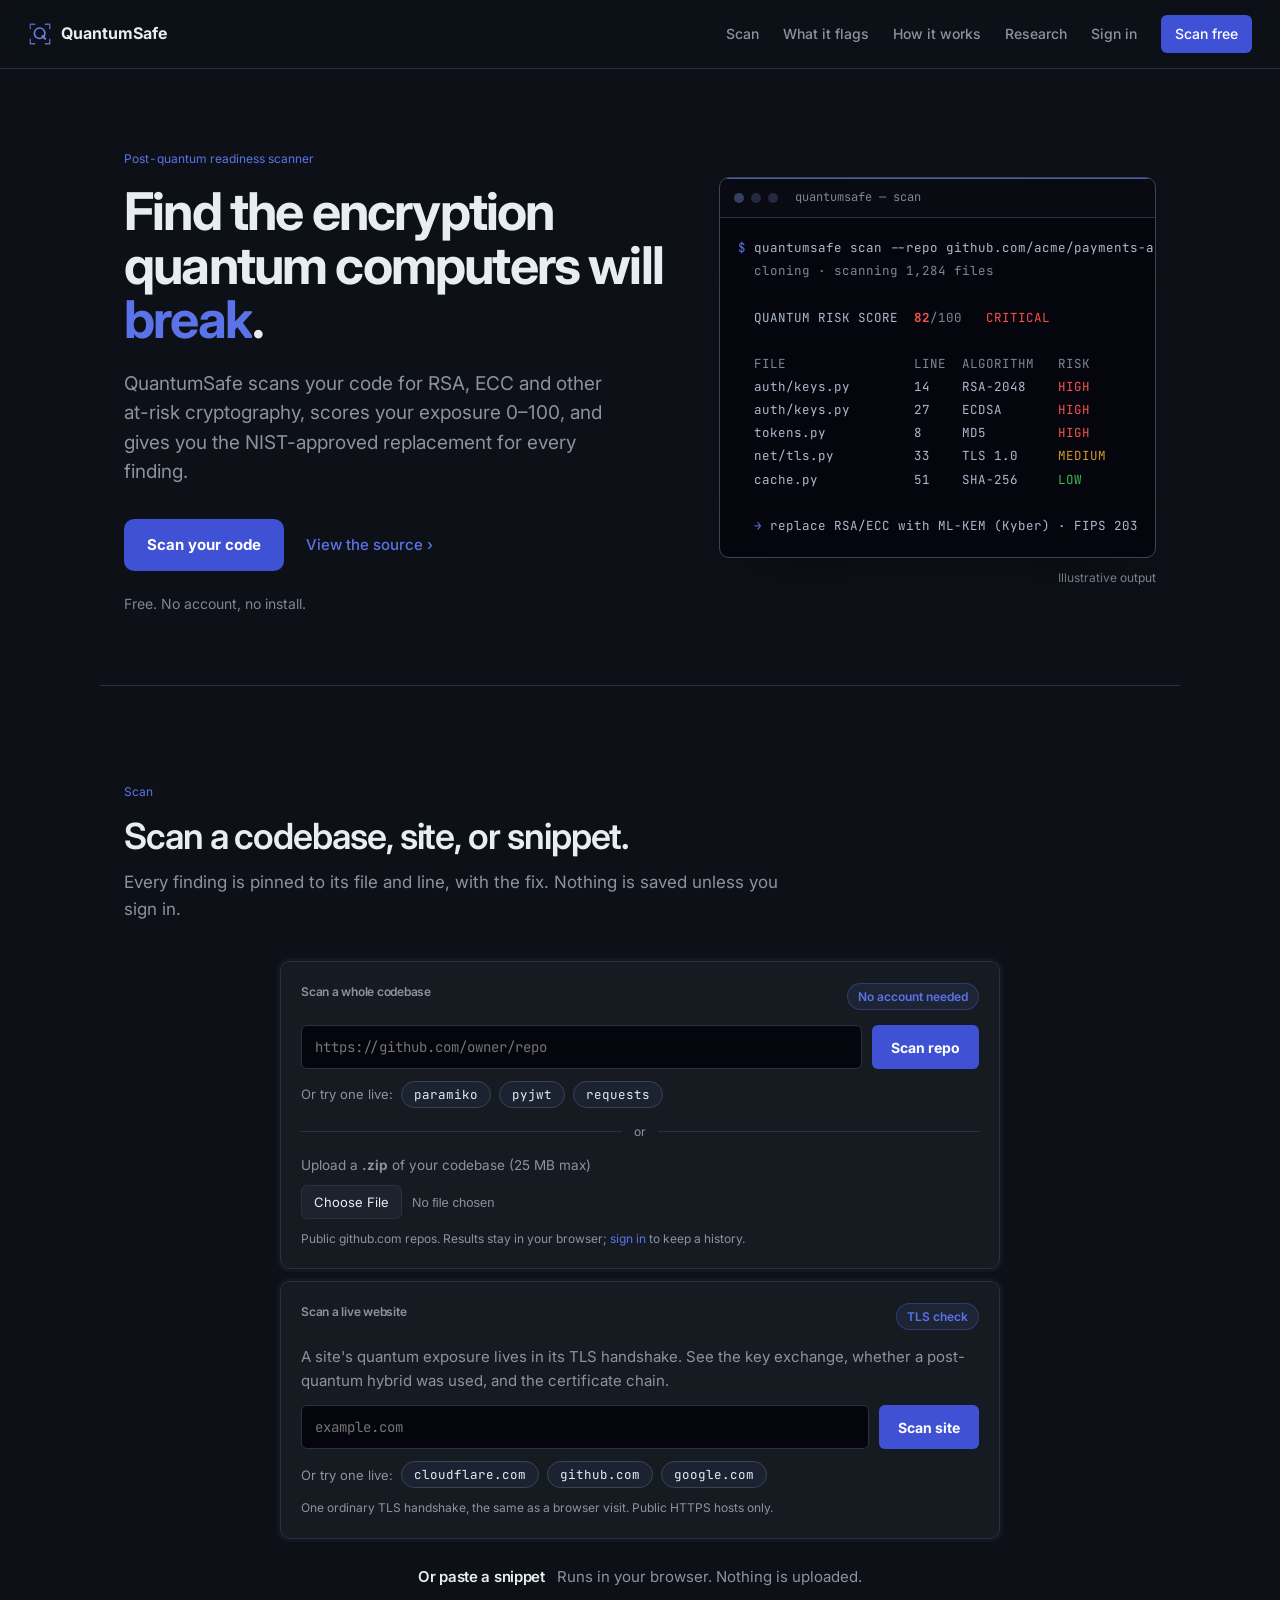
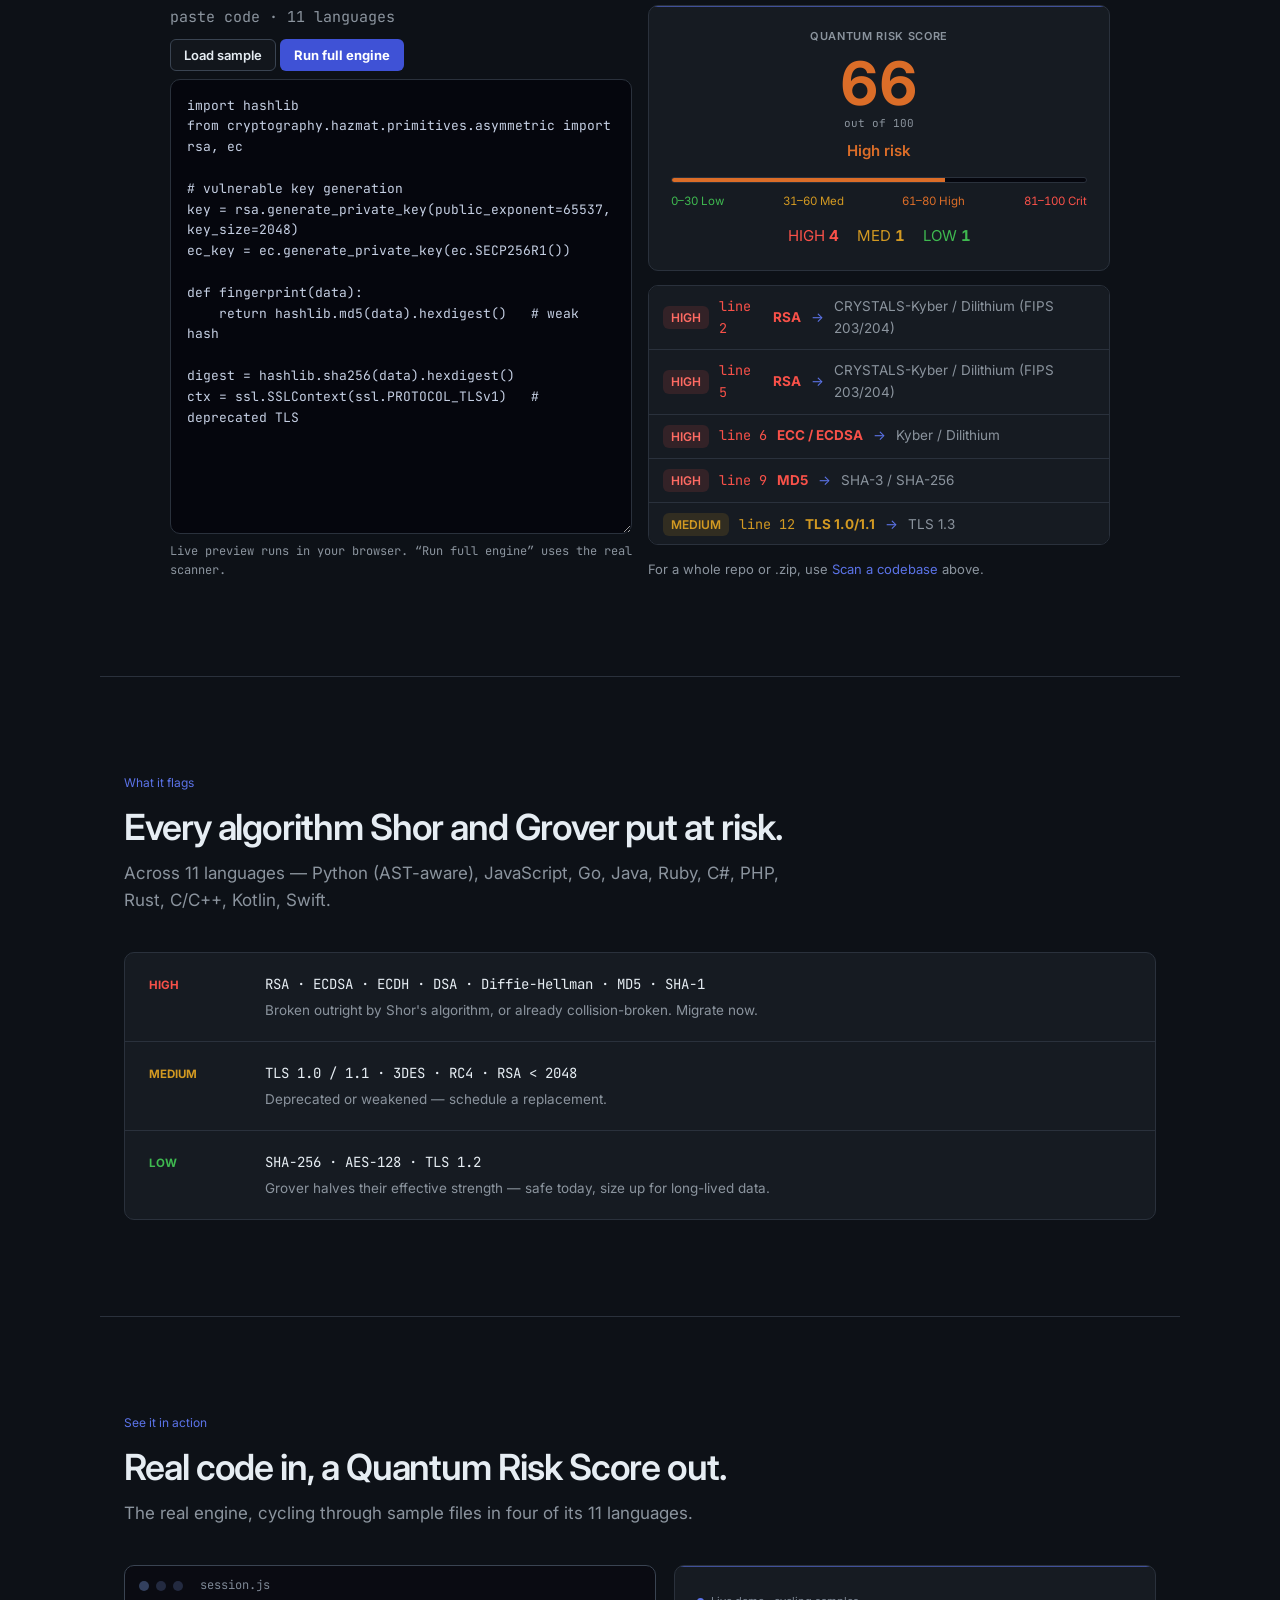
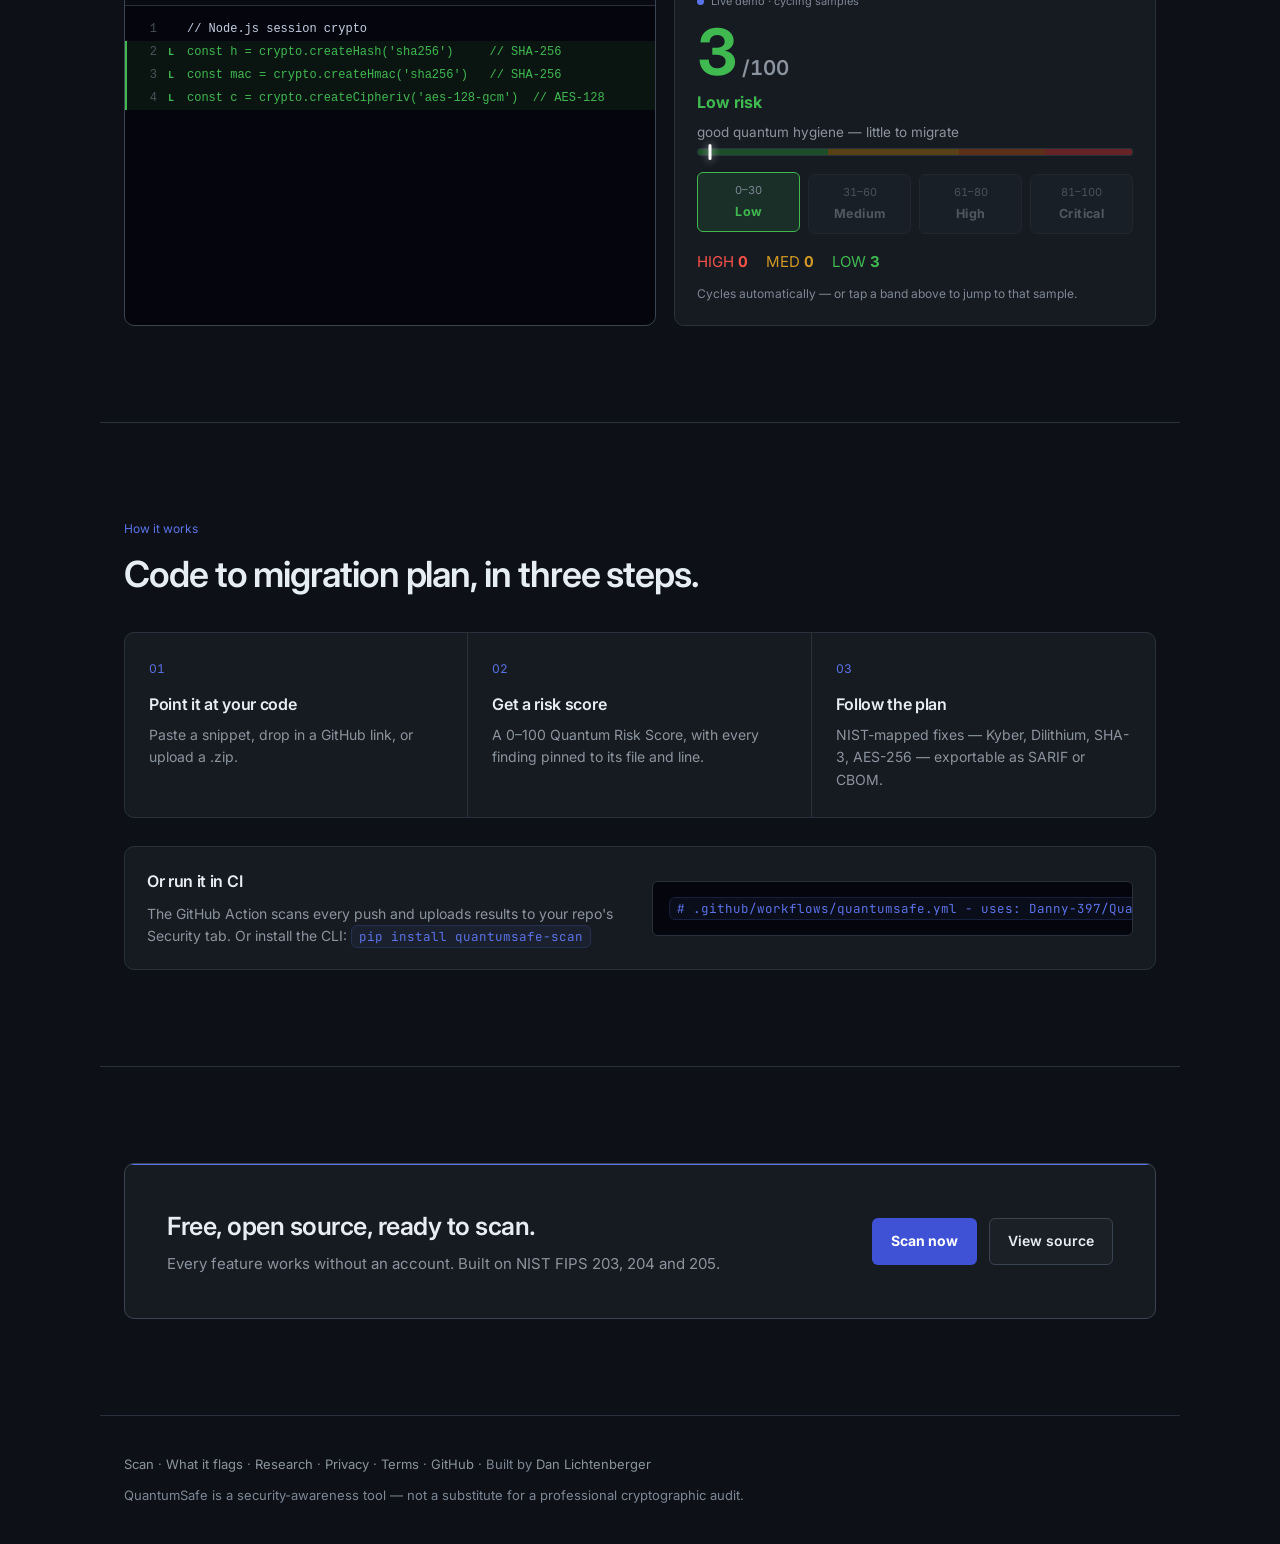
==== frontend/index.html @ 469c238e "Landing: shorter hero and scan copy, Tradeski-style spacing (#6) Trim the hero to one headline, one " ====
<!DOCTYPE html>
<html lang="en">
<head>
<meta charset="UTF-8" />
<meta name="viewport" content="width=device-width, initial-scale=1.0" />
<title>QuantumSafe — Find the cryptography quantum computers will break</title>
<meta name="description" content="QuantumSafe scans your code for RSA, ECC, and other algorithms broken by Shor's and Grover's algorithms, scores the risk 0–100, and maps each finding to its NIST FIPS 203/204 replacement. Free and open source." />
<meta name="theme-color" content="#0d1117" />
<meta name="keywords" content="post-quantum cryptography, quantum-safe, NIST PQC, FIPS 203, Kyber, Dilithium, crypto scanner, security" />
<link rel="canonical" href="https://quantumsafescan.com/" />
<meta property="og:type" content="website" />
<meta property="og:url" content="https://quantumsafescan.com/" />
<meta property="og:site_name" content="QuantumSafe" />
<meta property="og:title" content="QuantumSafe — find the cryptography quantum computers will break" />
<meta property="og:description" content="Scan code for quantum-vulnerable cryptography, score the risk 0–100, and get a NIST-aligned migration plan. Free and open source." />
<meta property="og:image" content="https://quantumsafescan.com/og-image.png" />
<meta property="og:image:width" content="2400" />
<meta property="og:image:height" content="1260" />
<meta name="twitter:card" content="summary_large_image" />
<meta name="twitter:title" content="QuantumSafe — quantum risk scanner for your codebase" />
<meta name="twitter:description" content="Detect RSA, ECC, and weak crypto. Score quantum risk 0–100. Get NIST-aligned migration recommendations." />
<meta name="twitter:image" content="https://quantumsafescan.com/og-image.png" />
<link rel="icon" href="data:image/svg+xml,<svg xmlns='http://www.w3.org/2000/svg' viewBox='0 0 16 16'><rect width='16' height='16' rx='3' fill='%235b73e8'/><circle cx='7.3' cy='7.1' r='3.4' fill='none' stroke='white' stroke-width='1.4'/><path d='M8.7 8.5 11 10.8' stroke='white' stroke-width='1.5' stroke-linecap='round'/></svg>" />
<link rel="preconnect" href="https://fonts.googleapis.com">
<link rel="preconnect" href="https://fonts.gstatic.com" crossorigin>
<link rel="stylesheet" href="https://fonts.googleapis.com/css2?family=Inter:wght@400;500;600;700&family=JetBrains+Mono:wght@400;500&display=swap">
<link rel="stylesheet" href="style.css" />
</head>
<body>
  <a href="#scan" class="skip-link">Skip to the scanner</a>
  <header class="nav">
    <div class="brand"><svg class="logo" viewBox="0 0 32 32" fill="none" aria-hidden="true"><defs><linearGradient id="qsg" x1="2" y1="2" x2="30" y2="30" gradientUnits="userSpaceOnUse"><stop stop-color="#5b73e8"/><stop offset="1" stop-color="#7c8df0"/></linearGradient></defs><g stroke="url(#qsg)" stroke-width="1.7" stroke-linecap="round" stroke-linejoin="round" opacity=".8"><path d="M3 9V3h6"/><path d="M23 3h6v6"/><path d="M29 23v6h-6"/><path d="M9 29H3v-6"/></g><circle cx="15.5" cy="15" r="7" stroke="url(#qsg)" stroke-width="2.2"/><path d="M19 18.6 23 22.6" stroke="url(#qsg)" stroke-width="2.4" stroke-linecap="round"/></svg> QuantumSafe</div>
    <nav class="nav-links">
      <a href="#scan">Scan</a>
      <a href="#detect">What it flags</a>
      <a href="#how">How it works</a>
      <a href="research.html">Research</a>
      <a href="login.html">Sign in</a>
      <a href="#scan" class="btn btn-sm btn-primary">Scan free</a>
    </nav>
  </header>

  <main>
    <section class="hero wrap">
      <div class="hero-copy">
        <div class="eyebrow">Post-quantum readiness scanner</div>
        <h1>Find the encryption quantum computers will <span class="grn">break</span>.</h1>
        <p class="sub">QuantumSafe scans your code for RSA, ECC and other at-risk cryptography,
          scores your exposure 0–100, and gives you the NIST-approved replacement for every finding.</p>
        <div class="hero-cta">
          <a href="#scan" class="btn btn-primary" id="hero-scan">Scan your code</a>
          <a href="https://github.com/Danny-397/Quantum-Safe-Scan" class="btn-link">View the source ›</a>
        </div>
        <p class="hero-note">Free. No account, no install.</p>
      </div>

      <div class="hero-visual">
        <div class="terminal" aria-hidden="true">
        <div class="term-head"><span class="d"></span><span class="d"></span><span class="d"></span><span class="t">quantumsafe — scan</span></div>
<div class="term-body"><span class="c">$</span> quantumsafe scan --repo github.com/acme/payments-api
<span class="dim">  cloning · scanning 1,284 files</span>

  QUANTUM RISK SCORE  <span class="score">82</span><span class="dim">/100</span>   <span class="hi">CRITICAL</span>

  <span class="dim">FILE                LINE  ALGORITHM   RISK</span>
  auth/keys.py        14    RSA-2048    <span class="hi">HIGH</span>
  auth/keys.py        27    ECDSA       <span class="hi">HIGH</span>
  tokens.py           8     MD5         <span class="hi">HIGH</span>
  net/tls.py          33    TLS 1.0     <span class="me">MEDIUM</span>
  cache.py            51    SHA-256     <span class="lo">LOW</span>

  <span class="c">→</span> replace RSA/ECC with ML-KEM (Kyber) · FIPS 203
</div>
        </div>
        <p class="term-caption">Illustrative output</p>
      </div>
    </section>

    <!-- Unified scanner: scan a whole repo/zip (primary) OR paste a snippet (instant demo) -->
    <section class="section wrap" id="scan">
      <div class="section-head">
        <div class="eyebrow">Scan</div>
        <h2>Scan a codebase, site, or snippet.</h2>
        <p class="lead">Every finding is pinned to its file and line, with the fix. Nothing is saved
          unless you sign in.</p>
      </div>

      <!-- PRIMARY: scan a whole codebase from GitHub or a .zip -->
      <div class="scan-primary card" id="scan-repo">
        <div class="scan-primary-head">
          <h3>Scan a whole codebase</h3>
          <span class="scan-primary-tag">No account needed</span>
        </div>
        <div class="home-scan-row">
          <input id="home-scan-repo" type="text" placeholder="https://github.com/owner/repo"
                 aria-label="GitHub repository URL" />
          <button class="btn btn-primary" id="home-scan-run">Scan repo</button>
        </div>
        <div class="scan-examples">
          <span class="muted">Or try one live:</span>
          <button type="button" class="scan-chip" data-repo="https://github.com/paramiko/paramiko">paramiko</button>
          <button type="button" class="scan-chip" data-repo="https://github.com/jpadilla/pyjwt">pyjwt</button>
          <button type="button" class="scan-chip" data-repo="https://github.com/psf/requests">requests</button>
        </div>
        <div class="home-scan-or"><span>or</span></div>
        <label class="home-scan-file">
          <span class="muted">Upload a <strong>.zip</strong> of your codebase (25 MB max)</span>
          <input id="home-scan-file" type="file" accept=".zip" aria-label="Upload a .zip of your codebase" />
        </label>
        <div id="home-scan-msg" class="msg"></div>
        <p class="muted home-scan-note">Public github.com repos. Results stay in your browser;
          <a href="login.html">sign in</a> to keep a history.</p>
      </div>

      <!-- SECONDARY: scan a live HTTPS endpoint's TLS -->
      <div class="scan-primary card" id="scan-url">
        <div class="scan-primary-head">
          <h3>Scan a live website</h3>
          <span class="scan-primary-tag">TLS check</span>
        </div>
        <p class="muted" style="margin:0 0 12px;">A site's quantum exposure lives in its TLS
          handshake. See the key exchange, whether a post-quantum hybrid was used, and the
          certificate chain.</p>
        <div class="home-scan-row">
          <input id="url-scan-input" type="text" placeholder="example.com"
                 aria-label="Website to scan" />
          <button class="btn btn-primary" id="url-scan-run">Scan site</button>
        </div>
        <div class="scan-examples">
          <span class="muted">Or try one live:</span>
          <button type="button" class="url-chip" data-host="cloudflare.com">cloudflare.com</button>
          <button type="button" class="url-chip" data-host="github.com">github.com</button>
          <button type="button" class="url-chip" data-host="google.com">google.com</button>
        </div>
        <div id="url-scan-msg" class="msg"></div>
        <div id="url-scan-result" hidden></div>
        <p class="muted home-scan-note">One ordinary TLS handshake, the same as a browser visit.
          Public HTTPS hosts only.</p>
      </div>

      <!-- SECONDARY: instant in-browser paste demo -->
      <div class="scan-secondary" id="scan-paste">
        <div class="scan-secondary-head">
          <h3>Or paste a snippet</h3>
          <span class="muted">Runs in your browser. Nothing is uploaded.</span>
        </div>
      <div class="demo-grid">
        <div class="demo-left">
          <div class="demo-toolbar">
            <span class="muted mono">paste code · 11 languages</span>
            <span>
              <button class="btn btn-sm" id="demo-sample">Load sample</button>
              <button class="btn btn-sm btn-primary" id="demo-run">Run full engine</button>
            </span>
          </div>
          <textarea id="demo-input" class="demo-input mono" spellcheck="false" aria-label="Paste code to scan for quantum-vulnerable cryptography"></textarea>
          <div id="demo-engine" class="muted mono" style="margin-top:8px;font-size:12px;">Live preview runs in your browser. “Run full engine” uses the real scanner.</div>
        </div>
        <div class="demo-right">
          <div class="demo-score-card">
            <h3 style="font-size:11px;letter-spacing:.06em;text-transform:uppercase;color:var(--muted);margin-bottom:8px;">Quantum Risk Score</h3>
            <div class="demo-score mono" id="demo-score">0</div>
            <div class="muted mono" style="font-size:11px;margin-top:2px;">out of 100</div>
            <div class="demo-band" id="demo-band" style="margin-top:6px;">No code scanned</div>
            <div class="demo-bar"><div class="demo-bar-fill" id="demo-bar"></div></div>
            <div class="scale-legend" style="margin-top:9px;">
              <span class="lg-low">0–30 Low</span><span class="lg-med">31–60 Med</span>
              <span class="lg-high">61–80 High</span><span class="lg-crit">81–100 Crit</span>
            </div>
            <div class="pill-row" style="justify-content:center;margin-top:14px;">
              <span class="high">HIGH <b id="demo-high">0</b></span>
              <span class="medium">MED <b id="demo-med">0</b></span>
              <span class="low">LOW <b id="demo-low">0</b></span>
            </div>
          </div>
          <!-- tabindex/role: the list scrolls, so keyboard users need to be able
               to focus it and scroll with the arrow keys. -->
          <div class="demo-findings" id="demo-findings" tabindex="0" role="region" aria-label="Scan findings"></div>
          <p class="muted demo-upsell">For a whole repo or .zip, use
            <a href="#scan-repo">Scan a codebase</a> above.</p>
        </div>
      </div>
      </div><!-- /#scan-paste -->
    </section>

    <!-- What it flags -->
    <section class="section wrap" id="detect">
      <div class="section-head">
        <div class="eyebrow">What it flags</div>
        <h2>Every algorithm Shor and Grover put at risk.</h2>
        <p class="lead">Across 11 languages — Python (AST-aware), JavaScript, Go, Java, Ruby, C#, PHP, Rust, C/C++, Kotlin, Swift.</p>
      </div>
      <div class="detect">
        <div class="detect-row">
          <div class="detect-tag hi">HIGH</div>
          <div>
            <div class="detect-algos">RSA · ECDSA · ECDH · DSA · Diffie-Hellman · MD5 · SHA-1</div>
            <div class="detect-why">Broken outright by Shor's algorithm, or already collision-broken. Migrate now.</div>
          </div>
        </div>
        <div class="detect-row">
          <div class="detect-tag me">MEDIUM</div>
          <div>
            <div class="detect-algos">TLS 1.0 / 1.1 · 3DES · RC4 · RSA &lt; 2048</div>
            <div class="detect-why">Deprecated or weakened — schedule a replacement.</div>
          </div>
        </div>
        <div class="detect-row">
          <div class="detect-tag lo">LOW</div>
          <div>
            <div class="detect-algos">SHA-256 · AES-128 · TLS 1.2</div>
            <div class="detect-why">Grover halves their effective strength — safe today, size up for long-lived data.</div>
          </div>
        </div>
      </div>
    </section>

    <!-- See it in action — auto-cycling code → Quantum Risk Score -->
    <section class="section wrap" id="score">
      <div class="section-head">
        <div class="eyebrow">See it in action</div>
        <h2>Real code in, a Quantum Risk Score out.</h2>
        <p class="lead">The real engine, cycling through sample files in four of its 11 languages.</p>
      </div>
      <div class="score-cycle" id="score-cycle">
        <div class="score-cycle-code">
          <div class="term-head"><span class="d"></span><span class="d"></span><span class="d"></span>
            <span class="t" id="cyc-file">sample.py</span></div>
          <pre class="score-cycle-pre"><code id="cyc-code"></code></pre>
        </div>
        <div class="score-cycle-card">
          <div class="score-demo-tag"><span class="live-dot"></span> Live demo · cycling samples</div>
          <div class="score-big mono" id="cyc-score">—</div>
          <div class="score-band" id="cyc-band"></div>
          <div class="score-meaning" id="cyc-msg"></div>
          <div id="cyc-scale"></div>
          <div class="pill-row cyc-counts">
            <span class="high">HIGH <b id="cyc-high">0</b></span>
            <span class="medium">MED <b id="cyc-med">0</b></span>
            <span class="low">LOW <b id="cyc-low">0</b></span>
          </div>
          <p class="cyc-hint">Cycles automatically — or tap a band above to jump to that sample.</p>
        </div>
      </div>
    </section>

    <!-- How it works -->
    <section class="section wrap" id="how">
      <div class="section-head">
        <div class="eyebrow">How it works</div>
        <h2>Code to migration plan, in three steps.</h2>
      </div>
      <div class="steps">
        <div class="step">
          <div class="n">01</div>
          <h3>Point it at your code</h3>
          <p>Paste a snippet, drop in a GitHub link, or upload a .zip.</p>
        </div>
        <div class="step">
          <div class="n">02</div>
          <h3>Get a risk score</h3>
          <p>A 0–100 Quantum Risk Score, with every finding pinned to its file and line.</p>
        </div>
        <div class="step">
          <div class="n">03</div>
          <h3>Follow the plan</h3>
          <p>NIST-mapped fixes — Kyber, Dilithium, SHA-3, AES-256 — exportable as SARIF or CBOM.</p>
        </div>
      </div>

      <div class="ci-block">
        <div>
          <h3>Or run it in CI</h3>
          <p class="muted">The GitHub Action scans every push and uploads results to your repo's
            Security tab. Or install the CLI: <code id="copy-install">pip install quantumsafe-scan</code></p>
        </div>
        <pre class="ci-yaml mono"><code># .github/workflows/quantumsafe.yml
- uses: Danny-397/Quantum-Safe-Scan@main
  with:
    path: .
    fail-on-high: true</code></pre>
      </div>
    </section>

    <section class="section wrap">
      <div class="cta-band">
        <div>
          <h2>Free, open source, ready to scan.</h2>
          <p>Every feature works without an account. Built on NIST FIPS 203, 204 and 205.</p>
        </div>
        <div style="display:flex;gap:12px;flex-wrap:wrap;">
          <a href="#scan" class="btn btn-primary">Scan now</a>
          <a href="https://github.com/Danny-397/Quantum-Safe-Scan" class="btn">View source</a>
        </div>
      </div>
    </section>
  </main>

  <footer class="footer wrap">
    <div class="footer-links">
      <a href="#scan">Scan</a> · <a href="#detect">What it flags</a> ·
      <a href="research.html">Research</a> ·
      <a href="privacy.html">Privacy</a> · <a href="terms.html">Terms</a> ·
      <a href="https://github.com/Danny-397/Quantum-Safe-Scan">GitHub</a> ·
      Built by <a href="https://danny-397.github.io/">Dan Lichtenberger</a>
    </div>
    QuantumSafe is a security-awareness tool — not a substitute for a professional cryptographic audit.
  </footer>

  <script src="config.js"></script>
  <script src="app.js"></script>
  <script type="module" src="analytics.js"></script>
</body>
</html>
---- frontend/style.css ----
/* QuantumSafe — Enterprise Slate.
   Graphite surfaces, one restrained indigo accent, hairline borders. System
   type with tabular figures for data; monospace for the things that really
   are code -- snippets, terminal output, URLs, cipher and algorithm names. */

:root {
  /* Enterprise Slate — GitHub/Linear-style graphite, one restrained indigo accent. */
  --bg: #0d1117;
  --bg-1: #10151c;
  --panel: #161b22;
  --panel-2: #1c232c;
  --border: #2a313c;
  --border-strong: #3a4452;
  --grid-line: rgba(255,255,255,.018);

  --accent: #5b73e8;        /* indigo — the single brand accent */
  --accent-2: #5b73e8;      /* violet retired — one accent only */
  --accent-ink: #ffffff;    /* text on indigo */
  --grad: linear-gradient(120deg, #5b73e8 0%, #5b73e8 100%);

  --safe: #3fb950;          /* LOW risk (green) */
  --danger: #f85149;        /* HIGH severity / CRITICAL band (red) */
  --high: #db6d28;          /* HIGH band on the 0-100 score (orange) */
  --warning: #d29922;       /* MEDIUM (amber) */

  --text: #e6edf3;
  --muted: #8b949e;
  --muted-2: #7d8794;   /* nudged lighter to clear AA contrast on the slate bg */
  --r: 10px;
  --r-sm: 6px;
  /* motion: hovers and toggles, panels, data (gauge, meters), entrances */
  --ease: cubic-bezier(.2, .7, .2, 1);
  --fast: .16s; --med: .24s; --data: .35s; --enter: .45s;
  --mono: "JetBrains Mono", "SFMono-Regular", ui-monospace, Consolas, Menlo, monospace;
  --display: -apple-system, BlinkMacSystemFont, "SF Pro Display", "Inter", "Segoe UI", sans-serif;
  --sans: -apple-system, BlinkMacSystemFont, "SF Pro Text", "Inter", "Segoe UI", Roboto, Helvetica, Arial, sans-serif;
}

* { box-sizing: border-box; margin: 0; padding: 0; }
html { scroll-behavior: smooth; }
/* Keep anchored sections clear of the sticky nav when jumped to. */
.section, .hero, [id] { scroll-margin-top: 84px; }
body {
  color: var(--text);
  font-family: var(--sans);
  font-size: 15px;
  line-height: 1.6;
  -webkit-font-smoothing: antialiased;
  text-rendering: optimizeLegibility;
  background-color: var(--bg);
}
a { color: var(--accent); text-decoration: none; }
a:hover { color: #8ea0f2; }
h1, h2, h3 { font-family: var(--display); letter-spacing: -.02em; font-weight: 600; }
.mono { font-family: var(--mono); }
.num { font-family: var(--sans); font-variant-numeric: tabular-nums; }
.muted { color: var(--muted); }
.hidden { display: none !important; }
.sr-only { position: absolute; width: 1px; height: 1px; padding: 0; margin: -1px; overflow: hidden; clip: rect(0,0,0,0); white-space: nowrap; border: 0; }

.eyebrow {
  font-family: var(--sans); font-size: 12px; margin-bottom: 16px;
  color: var(--accent); font-variant-numeric: tabular-nums; }

/* ---------- Buttons ---------- */
.btn {
  display: inline-flex; align-items: center; justify-content: center; gap: 8px; cursor: pointer;
  border: 1px solid var(--border-strong); background: rgba(255,255,255,.02); color: var(--text);
  padding: 11px 18px; border-radius: var(--r-sm); font-size: 14px; font-weight: 600;
  font-family: var(--sans); transition: border-color .14s ease, background .14s ease, color .14s ease, box-shadow .14s ease, transform .14s ease;
  text-align: center;
}
.btn:hover { border-color: var(--accent); color: #fff; box-shadow: 0 0 0 1px rgba(91,115,232,.25); transform: translateY(-1px); }
.btn:active { transform: translateY(0); }
@media (prefers-reduced-motion: reduce) { .btn:hover, .btn:active { transform: none; } }
.btn-primary {
  /* Deeper indigo than the --accent link colour so white text stays clearly
     readable (the lighter accent washed the label out). */
  background: #3f52d6; color: #fff !important; border-color: transparent; font-weight: 700;
  text-shadow: none; box-shadow: none;
}
.btn-primary:hover { background: #4f63e6; color: #fff !important; box-shadow: none; }
.btn-ghost { background: transparent; border-color: transparent; color: var(--muted); }
.btn-ghost:hover { color: var(--text); border-color: var(--border-strong); box-shadow: none; }
.btn-danger { border-color: var(--danger); color: var(--danger); background: transparent; }
.btn-danger:hover { background: rgba(255,77,109,.1); color: var(--danger); box-shadow: none; }
.btn-sm { padding: 7px 13px; font-size: 13px; }
.btn-block { display: flex; width: 100%; }
.btn:disabled { opacity: .7; cursor: progress; }

/* animated loading dots */
.dots { display: inline-flex; align-items: center; gap: 5px; line-height: 0; }
.btn span + .dots { margin-left: 8px; }
.dots i { width: 6px; height: 6px; border-radius: 50%; background: currentColor; display: inline-block;
  animation: qs-dot 1s infinite ease-in-out both; }
.dots i:nth-child(1) { animation-delay: -.32s; }
.dots i:nth-child(2) { animation-delay: -.16s; }
@keyframes qs-dot { 0%, 80%, 100% { transform: scale(.45); opacity: .35; } 40% { transform: scale(1); opacity: 1; } }
@media (prefers-reduced-motion: reduce) { .dots i { animation: none; opacity: .6; } }

/* ---------- Code blocks ---------- */
.code {
  background: #05060d; border: 1px solid var(--border); border-radius: var(--r);
  padding: 16px 18px; font-family: var(--mono); font-size: 13px; color: #c6d0e4;
  overflow-x: auto; white-space: pre; line-height: 1.7;
}
.code .prompt { color: var(--accent); user-select: none; }
.code-wrap { position: relative; }
.copy-btn {
  position: absolute; top: 8px; right: 8px; z-index: 2;
  background: var(--panel-2); border: 1px solid var(--border-strong); color: var(--muted);
  border-radius: var(--r-sm); padding: 3px 9px; font-size: 11px; cursor: pointer; font-family: var(--sans); font-variant-numeric: tabular-nums; }
.copy-btn:hover { color: var(--accent); border-color: var(--accent); }

/* ---------- Nav ---------- */
.nav {
  display: flex; align-items: center; justify-content: space-between;
  padding: 15px 28px; border-bottom: 1px solid var(--border);
  position: sticky; top: 0; z-index: 20;
  background: rgba(13,17,23,.8); backdrop-filter: blur(12px) saturate(140%);
}
.brand { display: flex; align-items: center; gap: 9px; font-family: var(--display); font-weight: 700; font-size: 16px; }
.brand .logo { width: 24px; height: 24px; display: block; flex: none; }
.brand .dot { width: 10px; height: 10px; border-radius: 2px; background: var(--grad); }
.nav-links { display: flex; gap: 24px; align-items: center; }
.nav-links a { color: var(--muted); font-size: 14px; font-weight: 500; }
.nav-links a:hover { color: var(--text); }

/* Mobile menu button — injected by app.js, hidden until the mobile breakpoint. */
.nav-toggle { display: none; flex-direction: column; justify-content: center; gap: 5px;
  width: 44px; height: 40px; padding: 0 10px; cursor: pointer; flex: none;
  background: rgba(255,255,255,.02); border: 1px solid var(--border-strong); border-radius: var(--r-sm); }
.nav-toggle span { display: block; height: 2px; width: 100%; background: var(--text); border-radius: 2px;
  transition: transform .2s ease, opacity .2s ease; }
.nav-toggle:hover { border-color: var(--accent); }

.wrap { max-width: 1080px; margin: 0 auto; padding: 0 24px; }

/* ---------- Hero ---------- */
/* Vertical padding only — the horizontal gutter comes from .wrap. Using the
   `padding` shorthand here would reset .wrap's left/right padding to 0 (equal
   specificity, later in source), leaving content flush to the screen on mobile. */
.hero { position: relative; display: grid; grid-template-columns: 1.25fr 1fr; gap: 48px; align-items: center; padding-top: 80px; padding-bottom: 70px; }
/* Let grid children shrink below their content's intrinsic width so the
   terminal mock (white-space:pre) scrolls internally instead of widening
   the whole page on narrow screens. */
.hero > * { min-width: 0; }
.hero h1 { font-size: 52px; line-height: 1.04; letter-spacing: -.035em; margin-bottom: 22px; font-weight: 700; }
.hero h1 .grn { background: var(--grad); -webkit-background-clip: text; background-clip: text; color: transparent; }
.hero .sub { color: var(--muted); font-size: 19px; line-height: 1.55; max-width: 500px; margin-bottom: 32px; }
.hero .sub strong { color: var(--text); font-weight: 600; }
.hero-cta { display: flex; gap: 22px; align-items: center; flex-wrap: wrap; }
.hero-cta .btn { padding: 13px 22px; font-size: 15px; border-radius: 10px; }
.btn-link { color: var(--accent); font-size: 15px; font-weight: 500; }
.btn-link:hover { color: #8ea0f2; }
.hero-note { color: var(--muted-2); font-size: 14px; margin-top: 22px; }
.ci-block code { font-family: var(--mono); font-size: 12.5px; color: var(--accent); background: rgba(91,115,232,.06); padding: 2px 7px; border-radius: var(--r-sm); border: 1px solid rgba(91,115,232,.18); white-space: nowrap; }

/* terminal mock */
.terminal {
  position: relative; background: #05060d;
  border: 1px solid var(--border-strong); border-radius: var(--r); overflow: hidden;
  box-shadow: 0 24px 60px -36px rgba(0,0,0,.7);
}
.terminal::before { content: ""; position: absolute; top: 0; left: 0; right: 0; height: 1px; background: var(--grad); opacity: .8; }
.term-head { display: flex; align-items: center; gap: 7px; padding: 10px 14px; border-bottom: 1px solid var(--border); background: rgba(255,255,255,.02); }
.term-head .d { width: 10px; height: 10px; border-radius: 50%; background: #232a40; }
.term-head .d:nth-child(1) { background: #33405e; }
.term-head .t { margin-left: 10px; font-family: var(--mono); font-size: 12px; color: var(--muted-2); }
.term-body { padding: 18px 18px 20px; font-family: var(--mono); font-size: 12.5px; line-height: 1.85; color: #aeb9cc; white-space: pre; overflow-x: auto; }
.term-body .c { color: var(--accent); }
.term-body .dim { color: var(--muted-2); }
.term-body .hi { color: var(--danger); }
.term-body .me { color: var(--warning); }
.term-body .lo { color: var(--safe); }
.term-body .score { color: var(--danger); font-weight: 700; }
.hero-visual { display: flex; flex-direction: column; }
.term-caption { margin-top: 10px; text-align: right; font-size: 12px; color: var(--muted-2); }

/* ---------- Sections ---------- */
.section { padding-top: 96px; padding-bottom: 96px; border-top: 1px solid var(--border); }
.section-head { max-width: 660px; margin-bottom: 38px; }
.section-head h2 { font-size: 36px; line-height: 1.1; letter-spacing: -.03em; margin-bottom: 12px; }
.section-head .lead { color: var(--muted); font-size: 17px; }
.section-head .lead em { color: var(--accent); font-style: normal; }

/* ---------- Steps ---------- */
.steps { display: grid; grid-template-columns: repeat(3, 1fr); gap: 0; border: 1px solid var(--border); border-radius: var(--r); overflow: hidden; background: var(--panel); }
.step { padding: 26px 24px; border-right: 1px solid var(--border); position: relative; transition: background .15s ease; }
.step:last-child { border-right: none; }
.step:hover { background: var(--panel-2); }
.step .n { font-family: var(--sans); font-size: 12px; color: var(--accent); margin-bottom: 14px; font-variant-numeric: tabular-nums; }
.step h3 { font-size: 16px; margin-bottom: 6px; }
.step p { color: var(--muted); font-size: 14px; }

/* ---------- Detection coverage ---------- */
.detect { border: 1px solid var(--border); border-radius: var(--r); overflow: hidden; background: var(--panel); }
.detect-row { display: grid; grid-template-columns: 96px 1fr; gap: 20px; padding: 20px 24px; border-bottom: 1px solid var(--border); align-items: start; transition: background .15s ease; }
.detect-row:last-child { border-bottom: none; }
.detect-row:hover { background: var(--panel-2); }
.detect-tag { font-family: var(--sans); font-size: 11.5px; font-weight: 700; padding: 3px 0 0; font-variant-numeric: tabular-nums; }
.detect-tag.hi { color: var(--danger); }
.detect-tag.me { color: var(--warning); }
.detect-tag.lo { color: var(--safe); }
.detect-algos { font-family: var(--mono); font-size: 14px; color: var(--text); margin-bottom: 4px; }
.detect-why { color: var(--muted); font-size: 13.5px; }

/* ---------- Closing CTA ---------- */
.cta-band {
  position: relative; border: 1px solid var(--border-strong); border-radius: var(--r); padding: 42px;
  display: flex; align-items: center; justify-content: space-between; gap: 24px; flex-wrap: wrap;
  background: var(--panel);
  overflow: hidden;
}
.cta-band::before { content: ""; position: absolute; top: 0; left: 0; right: 0; height: 1px; background: var(--grad); }
.cta-band h2 { font-size: 25px; margin-bottom: 6px; }
.cta-band p { color: var(--muted); font-size: 15px; }

/* legacy landing classes */
.pillars { display: grid; grid-template-columns: repeat(3, 1fr); gap: 16px; }
.pillar { border: 1px solid var(--border); border-radius: var(--r); padding: 22px; background: var(--panel); }
.pillar:hover { border-color: var(--border-strong); }
.pillar h3 { font-size: 17px; margin-bottom: 8px; }
.pillar h3 .tag { color: var(--accent); font-family: var(--sans); font-size: 13px; font-variant-numeric: tabular-nums; }
.pillar p { color: var(--muted); font-size: 14px; }
.trust { color: var(--muted); font-family: var(--sans); font-size: 13px; font-variant-numeric: tabular-nums; }

.footer { color: var(--muted-2); font-size: 13px; padding-top: 38px; padding-bottom: 38px; border-top: 1px solid var(--border); }
.footer-links { margin-bottom: 10px; font-size: 13px; }
.footer-links a { color: var(--muted); }
.footer-links a:hover { color: var(--accent); }

/* ---------- Auth ---------- */
.auth-shell { min-height: 100vh; display: flex; align-items: center; justify-content: center; padding: 24px; }
.auth-card {
  width: 100%; max-width: 384px; background: var(--panel); border: 1px solid var(--border);
  border-radius: var(--r); padding: 32px; position: relative; overflow: hidden;
  box-shadow: 0 30px 70px -45px rgba(0,0,0,.7);
}
.auth-card::before { content: ""; position: absolute; top: 0; left: 0; right: 0; height: 1px; background: var(--grad); }
.auth-card h1 { font-size: 23px; margin-bottom: 4px; }
.auth-card .sub { color: var(--muted); font-size: 14px; margin-bottom: 22px; }
.field { margin-bottom: 15px; }
.field label { display: block; font-size: 12px; color: var(--muted); margin-bottom: 6px; }
.field input {
  width: 100%; background: #05060d; border: 1px solid var(--border); border-radius: var(--r-sm);
  padding: 11px 12px; color: var(--text); font-size: 14px; font-family: var(--sans);
  transition: border-color .14s ease, box-shadow .14s ease;
}
.field input:focus { outline: none; border-color: var(--accent); box-shadow: 0 0 0 3px rgba(91,115,232,.12); }
.auth-switch { text-align: center; margin-top: 18px; font-size: 14px; color: var(--muted); }
.msg { padding: 11px 13px; border-radius: var(--r-sm); font-size: 13.5px; margin-bottom: 16px; display: none; }
.msg.error { display: block; background: rgba(255,77,109,.1); border: 1px solid var(--danger); color: #ffb3c0; }
.msg.success { display: block; background: rgba(47,230,168,.08); border: 1px solid var(--safe); color: var(--safe); }
.consent { display: flex; gap: 9px; align-items: flex-start; font-size: 13px; color: var(--muted); margin-bottom: 16px; }
.consent input { margin-top: 3px; accent-color: var(--accent); }

/* ---------- Landing: anonymous repo/zip scan ---------- */
.home-scan { max-width: 720px; margin: 0 auto; }
.home-scan-row { display: flex; gap: 10px; flex-wrap: wrap; }
.home-scan-row input[type="text"] {
  flex: 1 1 320px; background: #05060d; border: 1px solid var(--border); border-radius: var(--r-sm);
  padding: 12px 13px; color: var(--text); font-size: 14px; font-family: var(--mono);
  transition: border-color .14s ease, box-shadow .14s ease;
}
.home-scan-row input[type="text"]:focus { outline: none; border-color: var(--accent); box-shadow: 0 0 0 3px rgba(91,115,232,.12); }
.home-scan-or { display: flex; align-items: center; text-align: center; color: var(--muted); font-size: 12px; margin: 14px 0; }
.home-scan-or::before, .home-scan-or::after { content: ""; flex: 1; height: 1px; background: var(--border); }
.home-scan-or span { padding: 0 12px; }
.home-scan-file { display: flex; flex-direction: column; gap: 8px; font-size: 13.5px; }
.home-scan-file input[type="file"] { color: var(--muted); font-size: 13px; }
.home-scan-file input[type="file"]::file-selector-button {
  background: var(--panel-2, #12121a); border: 1px solid var(--border); border-radius: var(--r-sm);
  color: var(--text); padding: 8px 12px; margin-right: 10px; cursor: pointer; font-family: var(--sans);
}
.home-scan .msg { margin-top: 14px; margin-bottom: 0; }
.home-scan-note { font-size: 12px; margin-top: 10px; }

/* ---------- Scanner: primary (repo/.zip) + secondary (paste demo) ---------- */
/* The whole-codebase scanner is the headline action; the paste demo sits below
   it as a lighter "try it instantly" panel so neither path is ever hidden. */
.scan-primary {
  max-width: 720px; margin: 0 auto 12px;
  border: 1px solid rgba(91,115,232,.45);
  box-shadow: 0 0 0 3px rgba(91,115,232,.06);
}
.scan-primary-head {
  display: flex; align-items: center; justify-content: space-between;
  gap: 12px; flex-wrap: wrap; margin-bottom: 14px;
}
.scan-primary-head h3 { font-size: 17px; margin: 0; }
.scan-primary-tag {
  font-size: 12px; font-weight: 600; color: var(--accent);
  background: rgba(91,115,232,.1); border: 1px solid rgba(91,115,232,.3);
  padding: 3px 10px; border-radius: 999px; white-space: nowrap;
}
.scan-examples {
  display: flex; align-items: center; gap: 8px; flex-wrap: wrap;
  margin-top: 12px; font-size: 13px;
}
.scan-chip, .url-chip {
  background: rgba(91,115,232,.08); border: 1px solid var(--border-strong);
  color: var(--text); padding: 4px 12px; border-radius: 999px;
  font-family: var(--mono); font-size: 12.5px; cursor: pointer;
  transition: border-color .14s ease, background .14s ease;
}
.scan-chip:hover, .url-chip:hover { border-color: var(--accent); background: rgba(91,115,232,.16); }
.scan-chip:focus-visible, .url-chip:focus-visible { outline: 2px solid var(--accent); outline-offset: 2px; }

/* ---- live TLS scan result ---- */
.tls-row {
  display: flex; flex-wrap: wrap; gap: 8px 14px; align-items: baseline;
  padding: 8px 0; border-bottom: 1px solid var(--border);
  font-family: var(--mono); font-size: 12.5px;
}
.tls-row:last-child { border-bottom: 0; }
.tls-row .k { color: var(--muted); min-width: 108px; }
.tls-kex-pq { color: #3fb950; font-weight: 600; }
.tls-kex-classical { color: #f85149; font-weight: 600; }
.tls-chain { margin-top: 12px; }
.tls-chain-row {
  display: flex; flex-wrap: wrap; gap: 6px 12px;
  font-family: var(--mono); font-size: 12px; padding: 5px 0;
}
.tls-chain-row .role { min-width: 108px; color: var(--muted); }
.tls-chain-row.is-root { opacity: .62; }
.tls-verdict { margin: 12px 0 4px; font-size: 13px; }

.scan-secondary { max-width: 940px; margin: 26px auto 0; }
.scan-secondary-head {
  display: flex; align-items: baseline; gap: 12px; flex-wrap: wrap;
  justify-content: center; text-align: center; margin-bottom: 16px;
}
.scan-secondary-head h3 { font-size: 15px; margin: 0; color: var(--text); }
.scan-secondary-head::before, .scan-secondary-head::after { content: none; }

/* ---------- "Run it in CI" block ---------- */
.ci-block { display: grid; grid-template-columns: 1fr 1fr; gap: 24px; align-items: center;
  margin-top: 28px; padding: 22px; border: 1px solid var(--border); border-radius: var(--r);
  background: var(--panel); }
.ci-block h3 { font-size: 16px; margin-bottom: 8px; }
.ci-block p { font-size: 14px; line-height: 1.6; }
.ci-yaml { background: #05060d; border: 1px solid var(--border); border-radius: var(--r-sm);
  padding: 16px; font-size: 12.5px; line-height: 1.7; color: #c7cfdb; overflow-x: auto; margin: 0; }
@media (max-width: 880px) { .ci-block { grid-template-columns: 1fr; } }

/* ---------- Save-this-scan banner (anonymous scan detail) ---------- */
.save-banner {
  display: flex; align-items: center; justify-content: space-between; gap: 16px; flex-wrap: wrap;
  background: rgba(91,115,232,.08); border: 1px solid var(--accent); border-radius: var(--r);
  padding: 14px 16px; margin-bottom: 16px;
}
.save-banner p { margin: 0; font-size: 13.5px; color: var(--text); }
.save-banner .muted { color: var(--muted); }

/* ---------- Dashboard shell ---------- */
.app { display: grid; grid-template-columns: 224px 1fr; min-height: 100vh; }
.sidebar { background: #10151c; border-right: 1px solid var(--border); padding: 20px 14px; position: sticky; top: 0; height: 100vh; }
.sidebar .brand { margin: 0 8px 26px; }
.sidebar nav { display: flex; flex-direction: column; gap: 1px; }
.sidebar nav a { color: var(--muted); padding: 9px 12px; border-radius: var(--r-sm); font-size: 14px; font-weight: 500; }
.sidebar nav a:hover { background: var(--panel); color: var(--text); }
.sidebar nav a.active { background: rgba(91,115,232,.08); color: var(--accent); box-shadow: inset 2px 0 0 var(--accent); }
.sidebar .side-foot { position: absolute; bottom: 18px; left: 14px; right: 14px; }
.side-legal { margin-top: 12px; text-align: center; font-size: 12px; }
.side-legal a { color: var(--muted-2); }
.side-legal a:hover { color: var(--accent); }

/* min-width:0 lets the content column shrink so wide tables (.table-wrap)
   scroll within their card rather than stretching the page sideways. */
.main { padding: 28px 36px; max-width: 1200px; min-width: 0; }
.page-head { display: flex; align-items: center; justify-content: space-between; margin-bottom: 24px; }
.page-head h1 { font-size: 24px; }

.grid { display: grid; gap: 14px; }
.grid-4 { grid-template-columns: repeat(4, 1fr); }
.grid-3 { grid-template-columns: repeat(3, 1fr); }
.grid-2 { grid-template-columns: 1fr 1fr; }
.card { background: var(--panel); border: 1px solid var(--border); border-radius: var(--r); padding: 20px; transition: border-color .15s ease, box-shadow .15s ease, transform .15s ease; }
.card:hover { border-color: var(--border-strong); box-shadow: 0 10px 30px -24px rgba(0,0,0,.55); transform: translateY(-1px); }
@media (prefers-reduced-motion: reduce) { .card:hover { transform: none; } }
.card h3 { font-size: 12px; color: var(--muted); margin-bottom: 10px; font-weight: 600; }
.stat { font-family: var(--sans); font-size: 32px; font-variant-numeric: tabular-nums; }
.stat.sm { font-size: 24px; }

.score-card { text-align: left; }
.score-big { font-family: var(--sans); font-size: 64px; font-weight: 700; line-height: 1; font-variant-numeric: tabular-nums; }
.score-band { font-weight: 700; margin-top: 6px; font-size: 16px; }
.score-msg { color: var(--muted); font-size: 14px; margin-top: 4px; }
.score-unit { font-size: .32em; color: var(--muted); font-weight: 600; margin-left: 4px; }
.score-meaning { color: var(--muted); font-size: 13.5px; margin-top: 6px; }
.score-meaning .band-Low, .score-meaning .band-Medium,
.score-meaning .band-High, .score-meaning .band-Critical { font-weight: 700; }

/* explainer card: score on the left, scale on the right */
.score-explainer { display: grid; grid-template-columns: minmax(170px, 250px) 1fr; gap: 30px; align-items: center; }
.score-explainer .hint { color: var(--muted-2); font-size: 12px; margin-top: 10px; }

/* 0-100 scale with band segments + marker */
.scale { width: 100%; }
.scale-bar { position: relative; height: 16px; }
.scale-track { position: absolute; top: 4px; left: 0; right: 0; height: 8px; display: flex;
  border: 1px solid var(--border); border-radius: 3px; overflow: hidden; background: #05060d; }
.scale-track .seg { height: 100%; opacity: .4; }
.scale-track .s-low { background: var(--safe); }
.scale-track .s-med { background: var(--warning); }
.scale-track .s-high { background: var(--high); }
.scale-track .s-crit { background: var(--danger); }
.scale-marker { position: absolute; top: 0; width: 3px; height: 16px; background: #fff;
  border-radius: 2px; box-shadow: 0 0 8px rgba(255,255,255,.75); transform: translateX(-1.5px); transition: left var(--data) var(--ease); }
.scale-legend { display: flex; justify-content: space-between; margin-top: 10px;
  font-family: var(--sans); font-size: 11.5px; gap: 8px; flex-wrap: wrap; font-variant-numeric: tabular-nums; }
.scale-legend span { white-space: nowrap; }
.lg-low { color: var(--safe); } .lg-med { color: var(--warning); }
.lg-high { color: var(--high); } .lg-crit { color: var(--danger); }

/* ---------- Band tier cards (under the score scale) ---------- */
/* The four risk bands as mini-cards; the active band lights up. Transitions
   make the animated landing demo glide between bands like a slideshow. */
.tiers { display: grid; grid-template-columns: repeat(4, 1fr); gap: 8px; margin-top: 14px; }
.tier { border: 1px solid var(--border); border-radius: var(--r-sm); background: var(--panel-2);
  padding: 9px 6px; text-align: center; opacity: .5;
  transition: opacity var(--data) var(--ease), border-color var(--data) var(--ease), background var(--data) var(--ease), transform var(--data) var(--ease); }
.tier-range { display: block; font-family: var(--sans); font-size: 11px; color: var(--muted-2); font-variant-numeric: tabular-nums; }
.tier-name { display: block; font-family: var(--sans); font-size: 12.5px; font-weight: 700;
  letter-spacing: .03em; margin-top: 3px; color: var(--muted); transition: color var(--data) var(--ease); font-variant-numeric: tabular-nums; }
.tier.on { opacity: 1; transform: translateY(-2px); }
.tier.t-low.on  { border-color: var(--safe);    background: rgba(63,185,80,.12); }
.tier.t-med.on  { border-color: var(--warning); background: rgba(210,153,34,.14); }
.tier.t-high.on { border-color: var(--high);    background: rgba(219,109,40,.14); }
.tier.t-crit.on { border-color: var(--danger);  background: rgba(248,81,73,.13); }
.tier.t-low.on  .tier-name { color: var(--safe); }
.tier.t-med.on  .tier-name { color: var(--warning); }
.tier.t-high.on .tier-name { color: var(--high); }
.tier.t-crit.on .tier-name { color: var(--danger); }
@media (prefers-reduced-motion: reduce) { .tier { transition: none; } .tier.on { transform: none; } }
@media (max-width: 420px) { .tiers { grid-template-columns: repeat(2, 1fr); } }

/* ---------- Animated score demo (landing) ---------- */
/* Smoothly cross-fade the big number's colour as the demo cycles bands. */
.score-big { transition: color var(--data) var(--ease); }

/* Cycling "code in → score out" demo: an editor panel beside a live score card. */
.score-cycle { display: grid; grid-template-columns: 1.05fr .95fr; gap: 18px; align-items: stretch; }
.score-cycle > * { min-width: 0; }
.score-cycle-code { background: #05060d; border: 1px solid var(--border-strong);
  border-radius: var(--r); overflow: hidden; display: flex; flex-direction: column; }
.score-cycle-pre { margin: 0; padding: 12px 0; overflow-x: auto; flex: 1;
  font-family: var(--sans); font-size: 12px; line-height: 1.75; color: #c6d0e4;
  transition: opacity var(--med) var(--ease); font-variant-numeric: tabular-nums; }
#cyc-code { display: block; }
.cl { display: flex; align-items: center; padding: 1px 12px; border-left: 2px solid transparent;
  transition: background var(--data) var(--ease), border-color var(--data) var(--ease); }
.cl-ln { width: 18px; flex: none; margin-right: 8px; text-align: right;
  color: var(--muted-2); opacity: .55; user-select: none; }
.cl-gut { width: 12px; flex: none; margin-right: 10px; text-align: center;
  font-weight: 700; font-size: 10px; color: transparent; user-select: none; }
.cl-txt { white-space: pre; flex: 1; }
.cl.r-high   { background: rgba(248,81,73,.10);  border-left-color: var(--danger); }
.cl.r-medium { background: rgba(210,153,34,.10); border-left-color: var(--warning); }
.cl.r-low    { background: rgba(63,185,80,.08);  border-left-color: var(--safe); }
.cl.r-high   .cl-gut { color: var(--danger); }
.cl.r-medium .cl-gut { color: var(--warning); }
.cl.r-low    .cl-gut { color: var(--safe); }

.score-cycle-card { position: relative; overflow: hidden; background: var(--panel);
  border: 1px solid var(--border); border-radius: var(--r); padding: 22px; }
.score-cycle-card::before { content: ""; position: absolute; top: 0; left: 0; right: 0;
  height: 1px; background: var(--grad); opacity: .6; }
.cyc-counts { justify-content: flex-start; margin-top: 16px; transition: opacity var(--med) var(--ease); }
.score-cycle.is-swapping .score-cycle-pre,
.score-cycle.is-swapping .cyc-counts { opacity: 0; }

/* Tier cards are clickable in the demo — clicking a band jumps to its sample. */
#cyc-scale .tier { cursor: pointer; }
#cyc-scale .tier:hover { opacity: 1; border-color: var(--border-strong); transform: translateY(-2px); }
#cyc-scale .tier:focus-visible { outline: 2px solid var(--accent); outline-offset: 2px; }
.cyc-hint { margin-top: 10px; font-size: 12px; color: var(--muted-2); }

@media (max-width: 880px) { .score-cycle { grid-template-columns: 1fr; } }
@media (max-width: 640px) { .score-cycle-pre { font-size: 11px; } }
.score-demo-tag { display: inline-flex; align-items: center; gap: 7px; margin-bottom: 10px;
  font-family: var(--sans); font-size: 11px; color: var(--muted-2); font-variant-numeric: tabular-nums; }
.live-dot { width: 7px; height: 7px; border-radius: 50%; background: var(--accent); flex: none;
  box-shadow: 0 0 0 0 rgba(91,115,232,.5); animation: qs-pulse 1.9s infinite; }
@keyframes qs-pulse { 0% { box-shadow: 0 0 0 0 rgba(91,115,232,.5); }
  70% { box-shadow: 0 0 0 8px rgba(91,115,232,0); } 100% { box-shadow: 0 0 0 0 rgba(91,115,232,0); } }
@media (prefers-reduced-motion: reduce) { .live-dot { animation: none; } }

@media (max-width: 680px) { .score-explainer { grid-template-columns: 1fr; gap: 18px; } }

.r-high, .high { color: var(--danger); }
.r-medium, .medium { color: var(--warning); }
.r-low, .low { color: var(--safe); }
.band-Low { color: var(--safe); }
.band-Medium { color: var(--warning); }
.band-High { color: var(--high); }
.band-Critical { color: var(--danger); }

/* Horizontal scroll container so wide tables swipe within their card on
   narrow screens instead of forcing the whole page wider than the viewport. */
.table-wrap { width: 100%; overflow-x: auto; -webkit-overflow-scrolling: touch; }

table.tbl { width: 100%; border-collapse: collapse; font-size: 14px; }
table.tbl th { text-align: left; padding: 10px 12px; color: var(--muted); font-size: 11px; border-bottom: 1px solid var(--border); font-weight: 600; }
table.tbl td { padding: 11px 12px; border-bottom: 1px solid var(--border); vertical-align: top; }
table.tbl tr:hover td { background: var(--panel-2); }
.badge { display: inline-block; border: 1px solid; border-radius: var(--r-sm); padding: 1px 7px; font-size: 12px; font-family: var(--sans); font-variant-numeric: tabular-nums; }
/* Tinted fills so risk level is distinguishable beyond colour alone (the text
   label HIGH/MEDIUM/LOW is the primary non-colour signal; this reinforces it). */
/* The badge sits on a tinted red panel, where --danger only reaches 4.48:1 at
   this size. A slightly lighter red clears AA with margin. */
.badge.r-high { border-color: var(--danger); background: rgba(248,81,73,.13); color: #ff6b63; }
.badge.r-medium { border-color: var(--warning); background: rgba(210,153,34,.14); }
.badge.r-low { border-color: var(--safe); background: rgba(63,185,80,.13); }

/* ---------- Expandable finding rows (quantum impact) ---------- */
.finding-row { cursor: pointer; }
.finding-row td:last-child { padding-right: 30px; position: relative; }
.row-caret { position: absolute; right: 12px; top: 11px; color: var(--muted-2);
  font-size: 11px; transition: transform .15s ease, color .15s ease; }
.finding-row:hover .row-caret { color: var(--accent); }
.finding-row.open .row-caret { transform: rotate(90deg); color: var(--accent); }
.finding-row.open td { background: var(--panel-2); }
.finding-detail td { background: var(--bg-1); padding: 0 12px; }
.finding-detail:hover td { background: var(--bg-1); }
.why-block { padding: 14px 16px 16px; border-left: 2px solid var(--accent); }
.why-q { font-size: 13.5px; color: #c6d0e4; line-height: 1.65; }
.why-label { display: inline-block; font-family: var(--sans); font-size: 10.5px; color: var(--accent); margin-right: 10px; font-variant-numeric: tabular-nums; }
.why-meta { color: var(--muted); font-size: 12px; margin-top: 10px; }
.why-meta .sep { color: var(--muted-2); margin: 0 8px; }

.toolbar { display: flex; gap: 10px; align-items: center; margin-bottom: 16px; flex-wrap: wrap; }
.toolbar select, .toolbar input {
  background: #05060d; border: 1px solid var(--border); color: var(--text);
  padding: 8px 10px; border-radius: var(--r-sm); font-size: 13px; font-family: var(--sans);
}
.spacer { flex: 1; }
.empty { text-align: center; color: var(--muted); padding: 50px 20px; }

/* ---------- Skeleton loaders ---------- */
.skel { display: inline-block; height: 12px; width: 100%; border-radius: var(--r-sm);
  background: linear-gradient(100deg, var(--panel-2) 30%, var(--border-strong) 50%, var(--panel-2) 70%);
  background-size: 240% 100%; animation: qs-shimmer 1.25s ease-in-out infinite; }
.skel.w-40 { width: 40%; } .skel.w-60 { width: 60%; } .skel.w-80 { width: 80%; }
table.tbl td .skel { vertical-align: middle; }
@keyframes qs-shimmer { 0% { background-position: 200% 0; } 100% { background-position: -40% 0; } }
@media (prefers-reduced-motion: reduce) { .skel { animation: none; opacity: .6; } }
.pill-row { display: flex; gap: 18px; flex-wrap: wrap; font-family: var(--sans); font-variant-numeric: tabular-nums; }

.mig-group { margin-bottom: 28px; }
.mig-group h2 { font-size: 17px; margin-bottom: 12px; }
.mig-item { background: var(--panel); border: 1px solid var(--border); border-left: 2px solid var(--border);
  border-radius: var(--r-sm); padding: 16px 18px; margin-bottom: 10px; }
.mig-item.r-high { border-left-color: var(--danger); }
.mig-item.r-medium { border-left-color: var(--warning); }
.mig-item.r-low { border-left-color: var(--safe); }
.mig-item .row { display: flex; justify-content: space-between; gap: 16px; align-items: baseline; }
.mig-item .algo { font-family: var(--mono); font-size: 15px; }
.mig-item .arrow { color: var(--accent); margin: 0 8px; }
.mig-item .meta { color: var(--muted); font-size: 13px; margin-top: 6px; }
.arrow { color: var(--accent); }

/* ---------- Demo scanner ---------- */
.demo-grid { display: grid; grid-template-columns: 1fr 1fr; gap: 16px; align-items: stretch; }
.demo-left, .demo-right { display: flex; flex-direction: column; }
.demo-toolbar { display: flex; justify-content: space-between; align-items: center; margin-bottom: 8px; gap: 10px; flex-wrap: wrap; }
.demo-input {
  width: 100%; min-height: 320px; flex: 1; resize: vertical;
  background: #05060d; border: 1px solid var(--border); border-radius: var(--r);
  color: #c6d0e4; font-size: 13px; line-height: 1.6; padding: 16px; tab-size: 4;
}
.demo-input:focus { outline: none; border-color: var(--accent); box-shadow: 0 0 0 3px rgba(91,115,232,.1); }
.demo-score-card { background: var(--panel); border: 1px solid var(--border); border-radius: var(--r); padding: 22px; text-align: center; position: relative; overflow: hidden; }
.demo-score-card::before { content: ""; position: absolute; top: 0; left: 0; right: 0; height: 1px; background: var(--grad); opacity: .6; }
.demo-score { font-size: 60px; font-weight: 700; line-height: 1; font-family: var(--sans); transition: color .25s; font-variant-numeric: tabular-nums; }
.demo-band { font-weight: 600; margin-top: 4px; transition: color .25s; }
.demo-bar { height: 6px; background: #05060d; overflow: hidden; margin-top: 14px; border: 1px solid var(--border); border-radius: var(--r-sm); }
.demo-bar-fill { height: 100%; width: 0; transition: width var(--data) var(--ease), background var(--med) var(--ease); }
.demo-findings { margin-top: 14px; background: var(--panel); border: 1px solid var(--border); border-radius: var(--r); max-height: 260px; overflow-y: auto; }
.demo-finding { display: flex; align-items: center; gap: 10px; padding: 10px 14px; border-bottom: 1px solid var(--border); font-size: 13.5px; }
.demo-finding:last-child { border-bottom: none; }
.demo-upsell { margin-top: 14px; font-size: 13px; }

/* ---------- Legal pages ---------- */
.legal { max-width: 760px; margin: 0 auto; padding: 48px 24px 80px; }
.legal h1 { font-size: 30px; margin-bottom: 8px; }
.legal h2 { font-size: 18px; margin: 28px 0 10px; }
.legal p, .legal li { color: #c0c6d4; margin-bottom: 10px; font-size: 15px; }
.legal ul { padding-left: 22px; margin-bottom: 10px; }

/* ---------- Cookie banner ---------- */
.cookie-banner {
  position: fixed; bottom: 16px; left: 16px; right: auto; margin: 0;
  max-width: min(420px, calc(100vw - 32px));
  background: #1c232c;
  border: 1px solid var(--border-strong); border-radius: 12px;
  box-shadow: 0 12px 32px rgba(0,0,0,.45);
  padding: 12px 14px 12px 16px; display: flex; align-items: center; gap: 12px;
  font-size: 13px; line-height: 1.45; color: var(--muted); z-index: 100;
}
.cookie-banner .btn { margin-left: auto; flex-shrink: 0; }

/* ---------- Accessibility ---------- */
.skip-link {
  position: absolute; left: -9999px; top: 0; z-index: 200;
  background: var(--accent); color: var(--accent-ink); padding: 10px 16px; font-weight: 600;
}
.skip-link:focus { left: 0; }
a:focus-visible, button:focus-visible, input:focus-visible, textarea:focus-visible, select:focus-visible {
  outline: 2px solid var(--accent); outline-offset: 2px;
}

/* ---------- Scroll reveal (premium entrance animations) ---------- */
/* Elements fade + rise as they scroll into view. Gated behind .qs-anim, which
   app.js adds only when JS is on and reduced-motion is off — so the content is
   always visible as a fallback and never animates for motion-sensitive users.
   Uses only opacity/transform, so there is no layout shift. */
html.qs-anim .reveal {
  opacity: 0; transform: translateY(12px);
  transition: opacity var(--enter) var(--ease), transform var(--enter) var(--ease);
}
html.qs-anim .reveal.in { opacity: 1; transform: none; }
@media (prefers-reduced-motion: reduce) {
  html.qs-anim .reveal { opacity: 1; transform: none; transition: none; }
}

@media (max-width: 880px) {
  .hero { grid-template-columns: 1fr; gap: 36px; padding-top: 48px; padding-bottom: 48px; }
  .hero h1 { font-size: 36px; }
  .steps, .demo-grid, .grid-4, .grid-3, .grid-2, .pillars { grid-template-columns: 1fr; }
  .step { border-right: none; border-bottom: 1px solid var(--border); }
  .step:last-child { border-bottom: none; }
  .cta-band { flex-direction: column; align-items: flex-start; }

  /* Dashboard shell: sidebar collapses into a sticky top bar with a
     horizontally-scrolling nav strip so it never eats the whole first screen. */
  .app { grid-template-columns: 1fr; }
  .sidebar {
    position: sticky; top: 0; z-index: 20; height: auto;
    border-right: none; border-bottom: 1px solid var(--border);
    padding: 12px 24px; background: rgba(13,17,23,.92); backdrop-filter: blur(12px) saturate(140%);
  }
  .sidebar .brand { margin: 0 0 10px; }
  .sidebar nav { flex-direction: row; gap: 2px; overflow-x: auto; -webkit-overflow-scrolling: touch;
    padding-bottom: 2px; scrollbar-width: none; }
  .sidebar nav::-webkit-scrollbar { display: none; }
  .sidebar nav a { white-space: nowrap; padding: 8px 13px; }
  .sidebar nav a.active { box-shadow: inset 0 -2px 0 var(--accent); }
  .sidebar .side-foot { position: static; left: auto; right: auto; bottom: auto;
    display: flex; flex-wrap: wrap; align-items: center; gap: 8px; margin-top: 12px; }
  .sidebar .side-foot .btn-block { width: auto; flex: 1 1 auto; margin-top: 0 !important; }
  .side-legal { margin-top: 0; margin-left: auto; }
  .main { padding: 20px 24px; }
}

@media (max-width: 720px) {
  /* Landing / research top nav → hamburger menu. */
  .nav { position: relative; padding: 12px 24px; }
  .nav-toggle { display: flex; }
  .nav-links {
    display: none; position: absolute; top: 100%; left: 0; right: 0;
    flex-direction: column; align-items: stretch; gap: 0;
    background: rgba(13,17,23,.98); backdrop-filter: blur(12px) saturate(140%);
    border-bottom: 1px solid var(--border); padding: 6px 24px 14px;
    box-shadow: 0 24px 40px -30px rgba(0,0,0,.8);
  }
  .nav.nav-open .nav-links { display: flex; }
  .nav-links a { padding: 13px 4px; font-size: 15px; border-bottom: 1px solid var(--border); }
  .nav-links a:last-child { border-bottom: none; }
  .nav-links a.btn-primary { margin-top: 12px; padding: 13px 18px; }
  /* hamburger → X */
  .nav.nav-open .nav-toggle span:nth-child(1) { transform: translateY(7px) rotate(45deg); }
  .nav.nav-open .nav-toggle span:nth-child(2) { opacity: 0; }
  .nav.nav-open .nav-toggle span:nth-child(3) { transform: translateY(-7px) rotate(-45deg); }
}

@media (max-width: 640px) {
  .wrap { padding-left: 24px; padding-right: 24px; }
  .hero { padding-top: 36px; padding-bottom: 30px; }
  .hero h1 { font-size: 34px; }
  .hero .sub { font-size: 16px; }
  .section { padding-top: 44px; padding-bottom: 44px; }
  .section-head { margin-bottom: 26px; }
  .section-head h2 { font-size: 24px; }
  .hero-cta .btn, .cta-band .btn { flex: 1 1 auto; }
  .page-head { flex-wrap: wrap; gap: 12px; }
  .page-head .toolbar { width: 100%; }
  .main { padding: 18px 24px; }
  .legal { padding: 32px 24px 60px; }
  .legal h1 { font-size: 25px; }
  .scan-primary, .scan-secondary-head { text-align: left; }

  /* Wide tables keep their columns legible and scroll sideways within the card. */
  .table-wrap table.tbl { min-width: 560px; }

  /* 16px on form controls stops iOS Safari from auto-zooming when they focus. */
  input, textarea, select,
  .field input, .home-scan-row input[type="text"], .demo-input,
  .toolbar select, .toolbar input { font-size: 16px; }
}

/* ---- migration horizon (Mosca's inequality) ---- */
.hz-controls {
  display: grid; gap: 14px 24px; margin-bottom: 14px;
  grid-template-columns: repeat(auto-fit, minmax(260px, 1fr));
}
.hz-controls label { display: block; font-size: 13px; }
.hz-controls label > span { display: block; color: var(--muted); margin-bottom: 6px; }
.hz-controls select { width: 100%; }
.hz-controls input[type="range"] { width: 100%; accent-color: var(--accent); }
.hz-verdict {
  padding: 10px 12px; border-radius: 8px; font-size: 13.5px;
  border: 1px solid var(--border-strong); background: var(--surface-2);
}
.hz-verdict b { display: block; font-family: var(--sans); font-size: 12px; margin-bottom: 4px; font-variant-numeric: tabular-nums; }
.hz-verdict.hz-late { border-color: #f85149; }
.hz-verdict.hz-late b { color: #f85149; }
.hz-verdict.hz-risk { border-color: #d29922; }
.hz-verdict.hz-risk b { color: #d29922; }
.hz-verdict.hz-ok { border-color: #3fb950; }
.hz-verdict.hz-ok b { color: #3fb950; }
.hz-detail { margin-top: 10px; font-size: 12.5px; color: var(--muted); }
#hz-assumptions { margin: 8px 0 0 18px; font-size: 12.5px; color: var(--muted); }
#hz-assumptions li { margin-bottom: 4px; }

/* Risk badges: tinted fills carry the level; the extra outline was noise. */
.badge { border-color: transparent !important; font-weight: 600; }
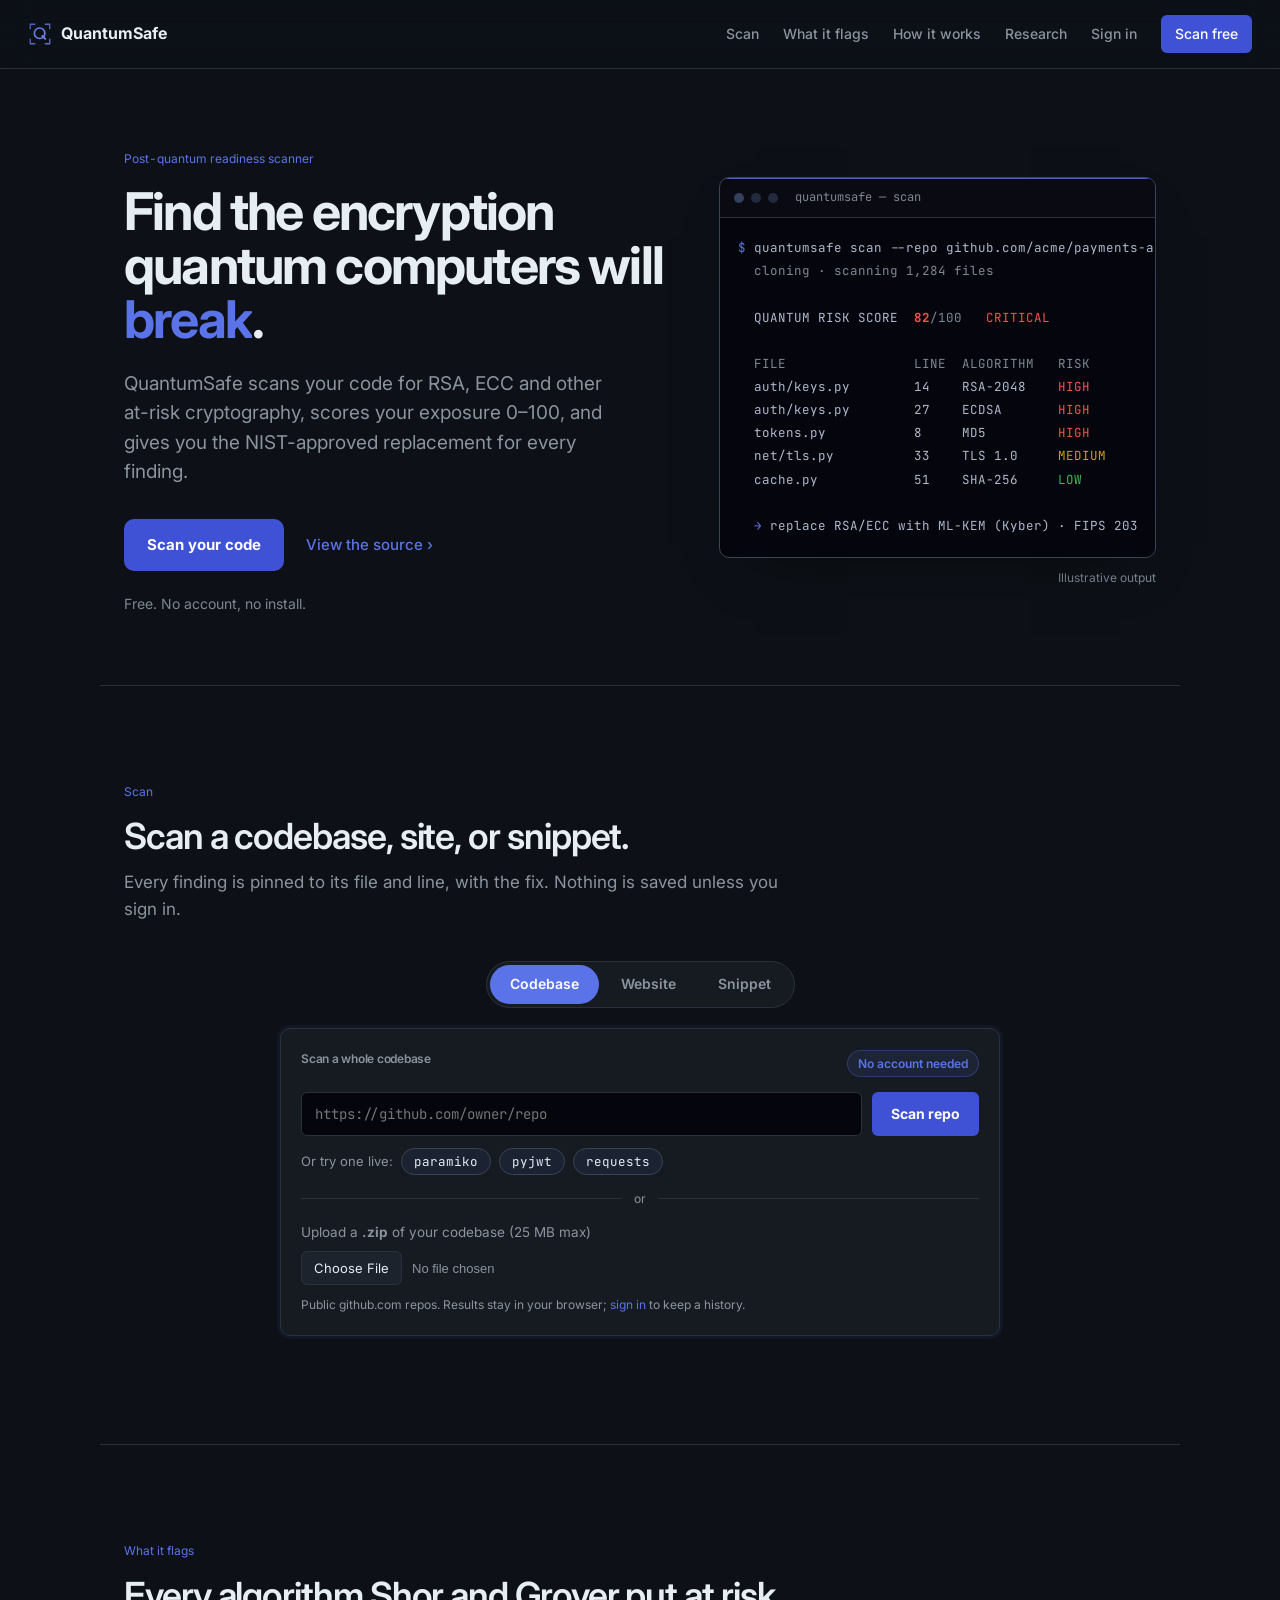
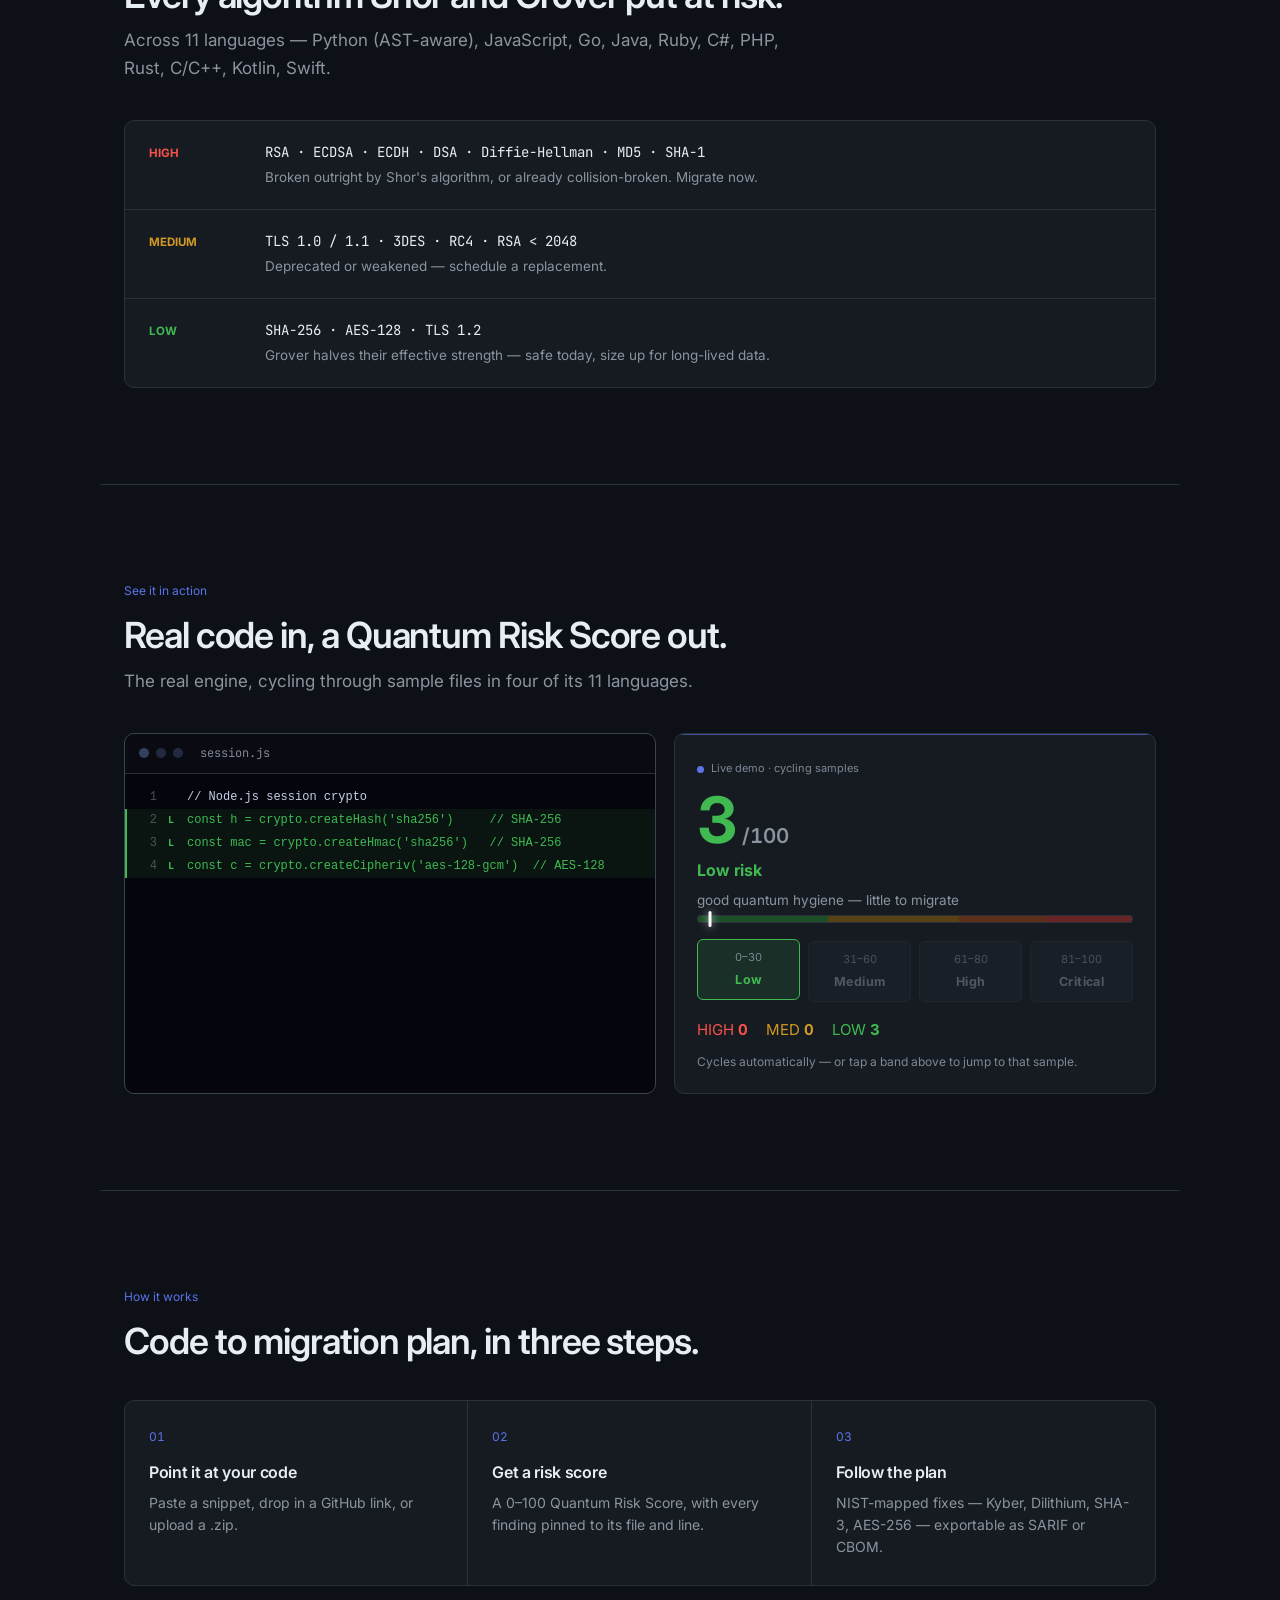
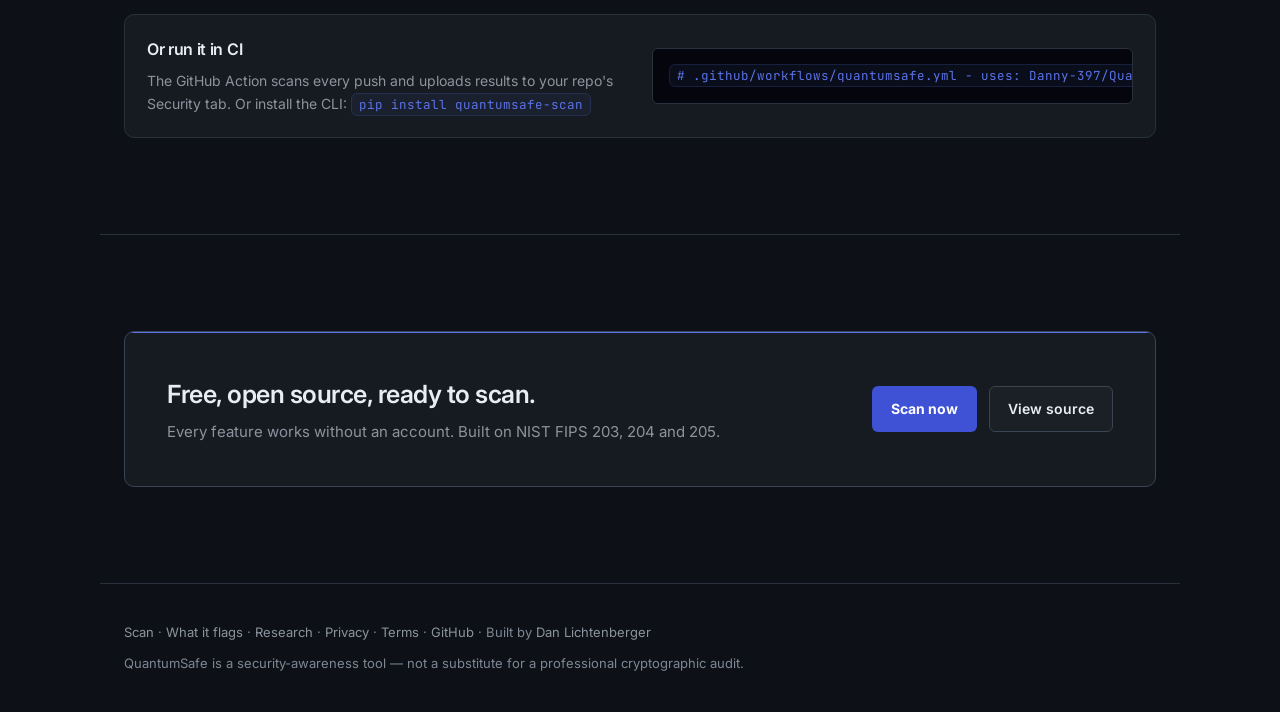
==== commit 774159c4: "Scanner tabs, no storage banner, 'Fix these first' results (#8) * Landing: scanners in tabs (Codebas" ====
--- a/frontend/index.html
+++ b/frontend/index.html
@@ -85,8 +85,16 @@
           unless you sign in.</p>
       </div>
 
+      <!-- One scanner at a time. The panels keep their ids, so #scan-repo,
+           #scan-url and #scan-paste still work as links (initScanTabs). -->
+      <div class="scan-tabs" role="tablist" aria-label="What to scan">
+        <button type="button" class="scan-tab" role="tab" id="scan-tab-repo" aria-controls="scan-repo" aria-selected="true">Codebase</button>
+        <button type="button" class="scan-tab" role="tab" id="scan-tab-url" aria-controls="scan-url" aria-selected="false" tabindex="-1">Website</button>
+        <button type="button" class="scan-tab" role="tab" id="scan-tab-paste" aria-controls="scan-paste" aria-selected="false" tabindex="-1">Snippet</button>
+      </div>
+
       <!-- PRIMARY: scan a whole codebase from GitHub or a .zip -->
-      <div class="scan-primary card" id="scan-repo">
+      <div class="scan-primary card" id="scan-repo" role="tabpanel" aria-labelledby="scan-tab-repo">
         <div class="scan-primary-head">
           <h3>Scan a whole codebase</h3>
           <span class="scan-primary-tag">No account needed</span>
@@ -113,7 +121,7 @@
       </div>
 
       <!-- SECONDARY: scan a live HTTPS endpoint's TLS -->
-      <div class="scan-primary card" id="scan-url">
+      <div class="scan-primary card" id="scan-url" role="tabpanel" aria-labelledby="scan-tab-url" hidden>
         <div class="scan-primary-head">
           <h3>Scan a live website</h3>
           <span class="scan-primary-tag">TLS check</span>
@@ -139,9 +147,9 @@
       </div>
 
       <!-- SECONDARY: instant in-browser paste demo -->
-      <div class="scan-secondary" id="scan-paste">
+      <div class="scan-secondary" id="scan-paste" role="tabpanel" aria-labelledby="scan-tab-paste" hidden>
         <div class="scan-secondary-head">
-          <h3>Or paste a snippet</h3>
+          <h3>Paste a snippet</h3>
           <span class="muted">Runs in your browser. Nothing is uploaded.</span>
         </div>
       <div class="demo-grid">
@@ -177,7 +185,7 @@
                to focus it and scroll with the arrow keys. -->
           <div class="demo-findings" id="demo-findings" tabindex="0" role="region" aria-label="Scan findings"></div>
           <p class="muted demo-upsell">For a whole repo or .zip, use
-            <a href="#scan-repo">Scan a codebase</a> above.</p>
+            <a href="#scan-repo">the Codebase tab</a>.</p>
         </div>
       </div>
       </div><!-- /#scan-paste -->
--- a/frontend/style.css
+++ b/frontend/style.css
@@ -280,6 +280,23 @@
 /* ---------- Scanner: primary (repo/.zip) + secondary (paste demo) ---------- */
 /* The whole-codebase scanner is the headline action; the paste demo sits below
    it as a lighter "try it instantly" panel so neither path is ever hidden. */
+.scan-tabs {
+  display: flex; gap: 2px; width: fit-content; max-width: 100%;
+  margin: 0 auto 20px; padding: 3px;
+  background: var(--panel); border: 1px solid var(--border); border-radius: 999px;
+}
+.scan-tab {
+  appearance: none; border: 0; cursor: pointer;
+  padding: 8px 20px; border-radius: 999px;
+  background: transparent; color: var(--muted);
+  font: inherit; font-size: 14px; font-weight: 600;
+  transition: background var(--fast) var(--ease), color var(--fast) var(--ease);
+}
+.scan-tab:hover { color: var(--text); }
+.scan-tab[aria-selected="true"] { background: var(--accent); color: var(--accent-ink); }
+.scan-tab:focus-visible { outline: 2px solid var(--accent); outline-offset: 2px; }
+.scan-primary[hidden], .scan-secondary[hidden] { display: none; }
+
 .scan-primary {
   max-width: 720px; margin: 0 auto 12px;
   border: 1px solid rgba(91,115,232,.45);
@@ -327,7 +344,7 @@
 .tls-chain-row.is-root { opacity: .62; }
 .tls-verdict { margin: 12px 0 4px; font-size: 13px; }
 
-.scan-secondary { max-width: 940px; margin: 26px auto 0; }
+.scan-secondary { max-width: 940px; margin: 0 auto; }
 .scan-secondary-head {
   display: flex; align-items: baseline; gap: 12px; flex-wrap: wrap;
   justify-content: center; text-align: center; margin-bottom: 16px;
@@ -591,16 +608,7 @@
 .legal ul { padding-left: 22px; margin-bottom: 10px; }
 
 /* ---------- Cookie banner ---------- */
-.cookie-banner {
-  position: fixed; bottom: 16px; left: 16px; right: auto; margin: 0;
-  max-width: min(420px, calc(100vw - 32px));
-  background: #1c232c;
-  border: 1px solid var(--border-strong); border-radius: 12px;
-  box-shadow: 0 12px 32px rgba(0,0,0,.45);
-  padding: 12px 14px 12px 16px; display: flex; align-items: center; gap: 12px;
-  font-size: 13px; line-height: 1.45; color: var(--muted); z-index: 100;
-}
-.cookie-banner .btn { margin-left: auto; flex-shrink: 0; }
+.storage-note { margin-top: 14px; font-size: 12px; line-height: 1.5; color: var(--muted-2); text-align: center; }
 
 /* ---------- Accessibility ---------- */
 .skip-link {
@@ -727,3 +735,35 @@
 
 /* Risk badges: tinted fills carry the level; the extra outline was noise. */
 .badge { border-color: transparent !important; font-weight: 600; }
+
+/* ---------- Scan detail: "Fix these first" ---------- */
+.fix-first { margin-top: 14px; }
+.fix-first h3 { margin-bottom: 10px; }
+.fix-list { list-style: none; margin: 0; padding: 0; display: flex; flex-direction: column; gap: 6px; }
+.fix-item {
+  display: grid; grid-template-columns: auto 1fr auto; align-items: center; gap: 14px;
+  width: 100%; padding: 12px 14px; text-align: left; cursor: pointer;
+  background: var(--panel-2); border: 1px solid var(--border); border-radius: var(--r-sm);
+  color: var(--text); font: inherit;
+  transition: border-color var(--fast) var(--ease), background var(--fast) var(--ease);
+}
+.fix-item:hover { border-color: var(--accent); }
+.fix-main { display: flex; flex-direction: column; gap: 2px; min-width: 0; }
+.fix-title { font-weight: 600; font-size: 15px; }
+.fix-rec { color: var(--muted); font-size: 13px; overflow: hidden; text-overflow: ellipsis; white-space: nowrap; }
+.fix-ref { color: var(--muted-2); }
+.fix-count { color: var(--muted); font-size: 13px; white-space: nowrap; font-variant-numeric: tabular-nums; }
+.fix-none { color: var(--muted); font-size: 14px; }
+.algo-filter {
+  display: inline-flex; align-items: center; gap: 6px;
+  padding: 3px 4px 3px 10px; border-radius: 999px;
+  background: rgba(91,115,232,.12); color: var(--text); font-size: 12.5px;
+}
+.algo-filter[hidden] { display: none; }
+.algo-filter button { border: 0; background: none; color: var(--muted); cursor: pointer; font-size: 16px; line-height: 1; padding: 0 4px; }
+.algo-filter button:hover { color: var(--text); }
+@media (max-width: 640px) {
+  .fix-item { grid-template-columns: auto 1fr; align-items: start; }
+  .fix-count { grid-column: 2; }
+  .fix-rec { white-space: normal; }
+}
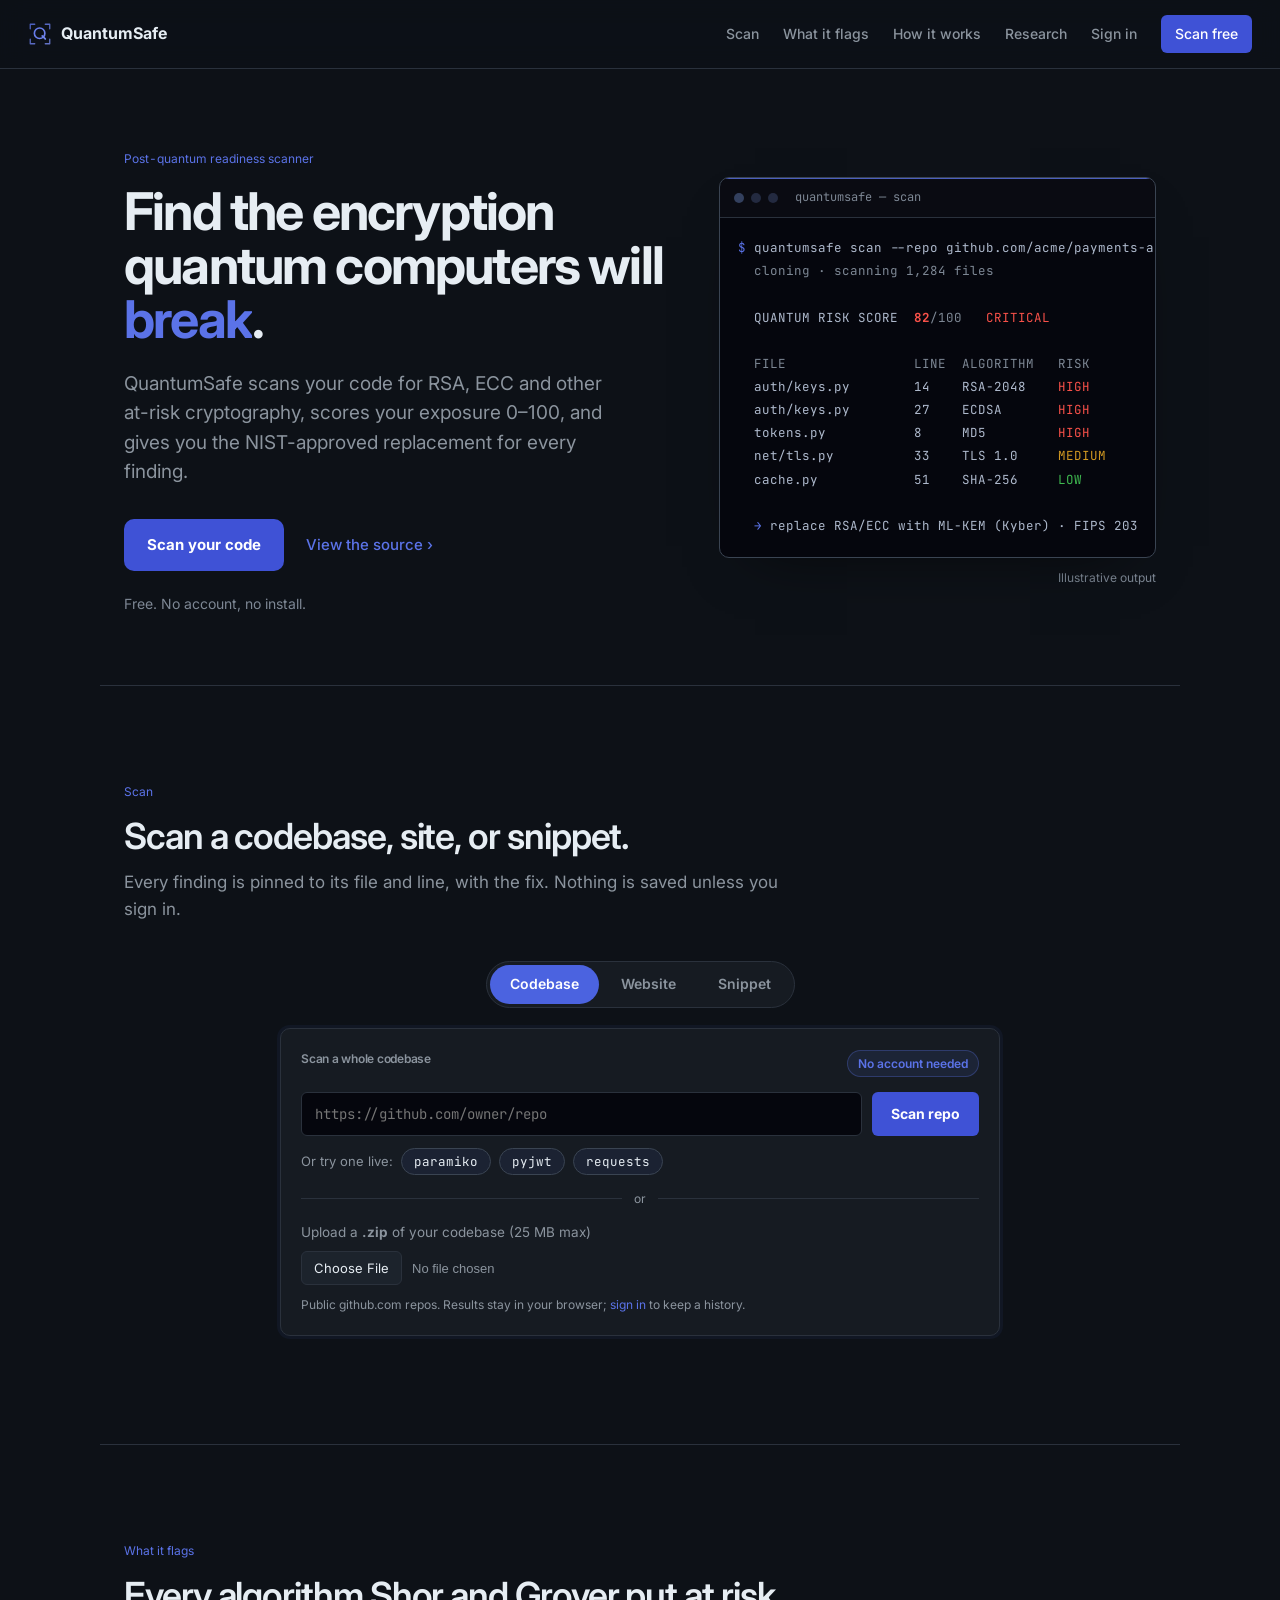
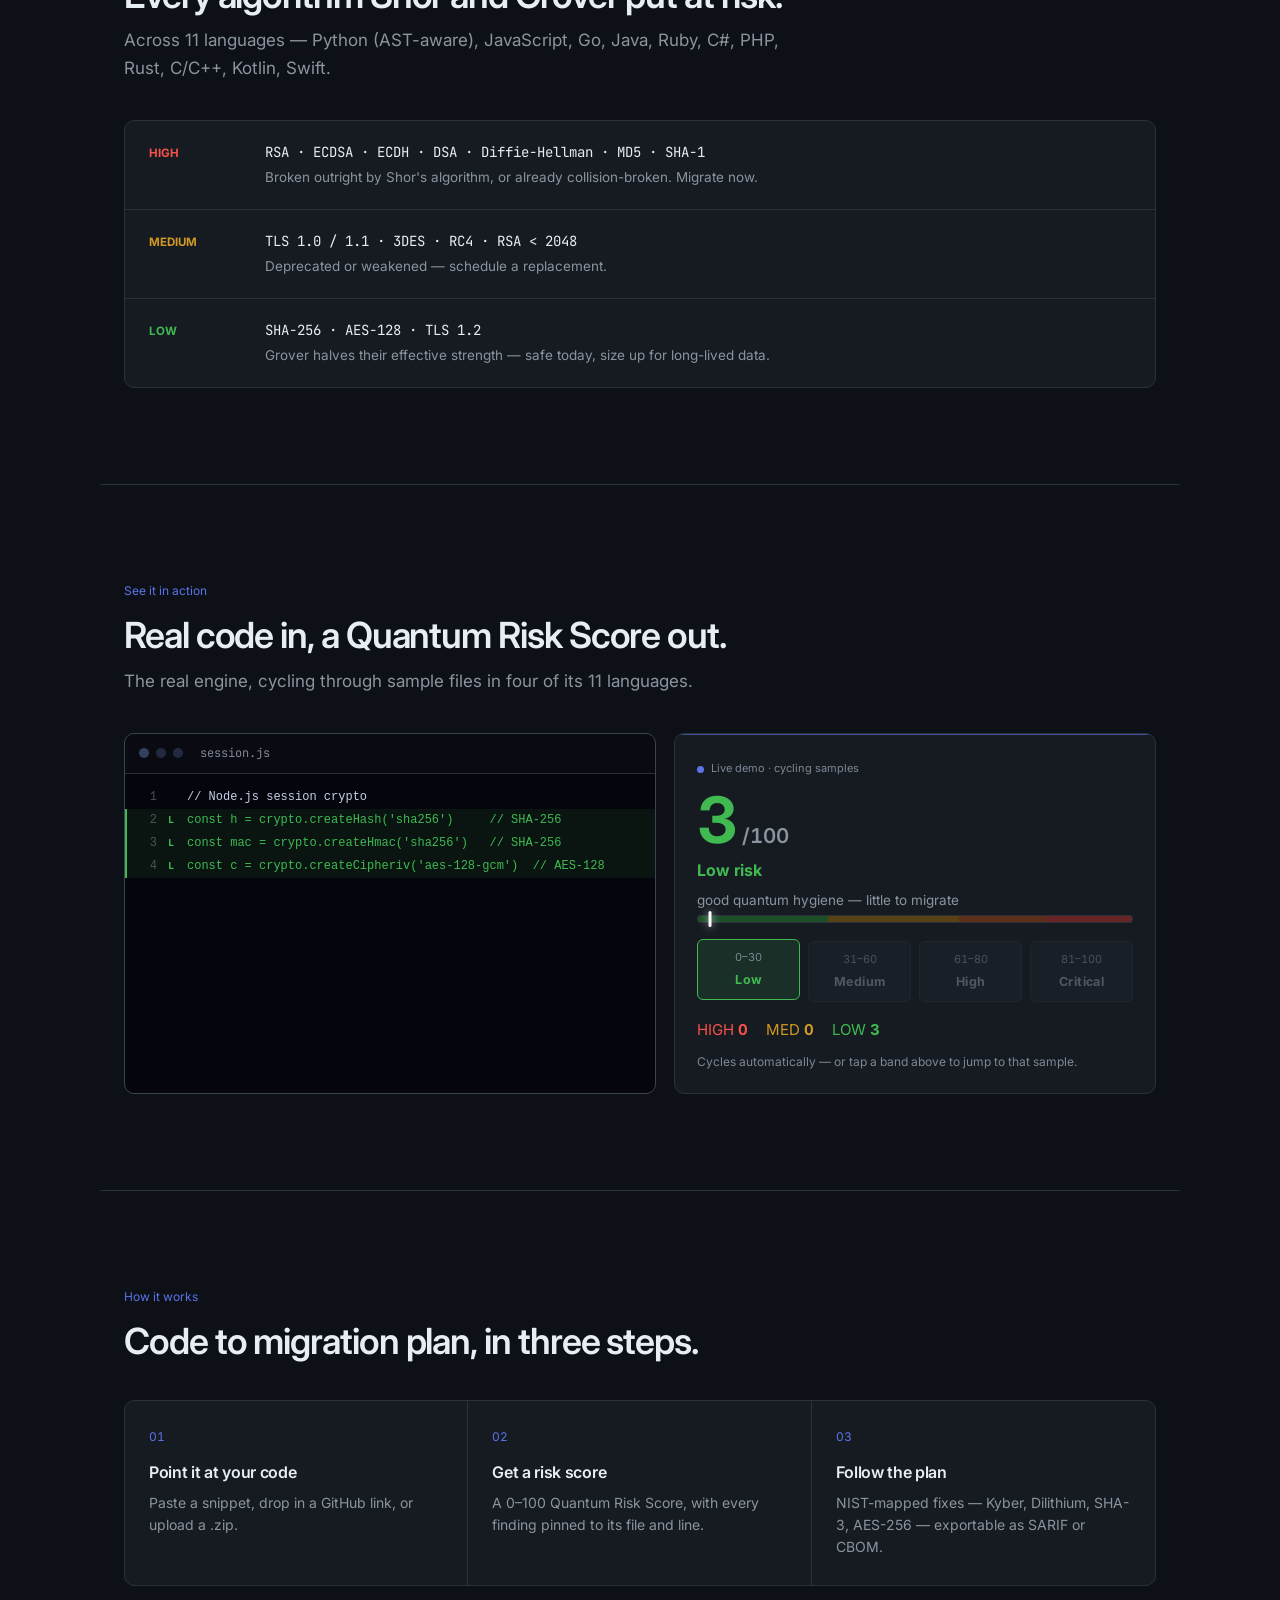
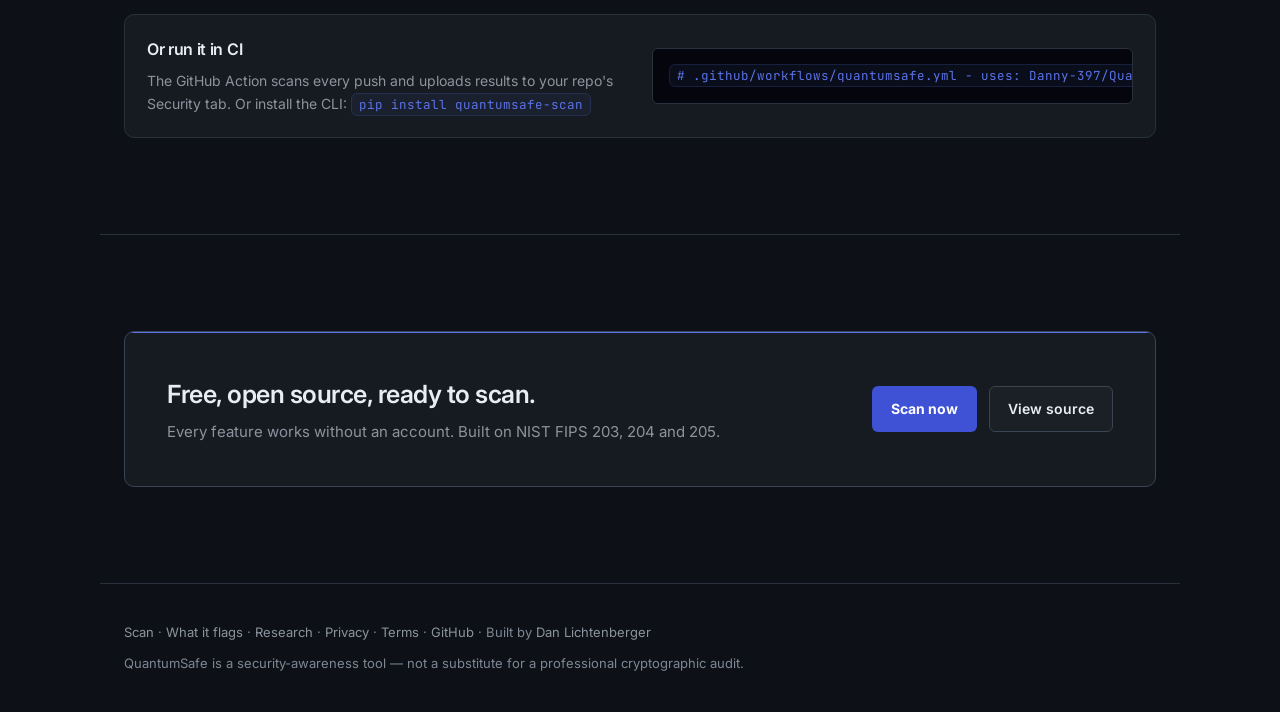
==== commit 631a191a: "Accessibility: label the sign-in fields, contrast, landmarks An axe-core (WCAG 2.1 AA) audit found: " ====
--- a/frontend/index.html
+++ b/frontend/index.html
@@ -282,7 +282,7 @@
           <p class="muted">The GitHub Action scans every push and uploads results to your repo's
             Security tab. Or install the CLI: <code id="copy-install">pip install quantumsafe-scan</code></p>
         </div>
-        <pre class="ci-yaml mono"><code># .github/workflows/quantumsafe.yml
+        <pre class="ci-yaml mono" tabindex="0" aria-label="Example GitHub Actions workflow"><code># .github/workflows/quantumsafe.yml
 - uses: Danny-397/Quantum-Safe-Scan@main
   with:
     path: .
--- a/frontend/style.css
+++ b/frontend/style.css
@@ -250,6 +250,10 @@
 }
 .field input:focus { outline: none; border-color: var(--accent); box-shadow: 0 0 0 3px rgba(91,115,232,.12); }
 .auth-switch { text-align: center; margin-top: 18px; font-size: 14px; color: var(--muted); }
+/* On the card's panel colour --accent is 4.2:1; this lighter tint is 7:1. Links
+   inside sentences are underlined so they don't rely on colour alone. */
+.auth-card a { color: #8ea0f2; }
+.auth-switch a, .storage-note a, .consent a { text-decoration: underline; text-underline-offset: 2px; }
 .msg { padding: 11px 13px; border-radius: var(--r-sm); font-size: 13.5px; margin-bottom: 16px; display: none; }
 .msg.error { display: block; background: rgba(255,77,109,.1); border: 1px solid var(--danger); color: #ffb3c0; }
 .msg.success { display: block; background: rgba(47,230,168,.08); border: 1px solid var(--safe); color: var(--safe); }
@@ -293,7 +297,8 @@
   transition: background var(--fast) var(--ease), color var(--fast) var(--ease);
 }
 .scan-tab:hover { color: var(--text); }
-.scan-tab[aria-selected="true"] { background: var(--accent); color: var(--accent-ink); }
+/* #4b63e0, not --accent: white on --accent is 4.1:1, under the 4.5:1 minimum. */
+.scan-tab[aria-selected="true"] { background: #4b63e0; color: var(--accent-ink); }
 .scan-tab:focus-visible { outline: 2px solid var(--accent); outline-offset: 2px; }
 .scan-primary[hidden], .scan-secondary[hidden] { display: none; }
 
@@ -397,7 +402,7 @@
 .card { background: var(--panel); border: 1px solid var(--border); border-radius: var(--r); padding: 20px; transition: border-color .15s ease, box-shadow .15s ease, transform .15s ease; }
 .card:hover { border-color: var(--border-strong); box-shadow: 0 10px 30px -24px rgba(0,0,0,.55); transform: translateY(-1px); }
 @media (prefers-reduced-motion: reduce) { .card:hover { transform: none; } }
-.card h3 { font-size: 12px; color: var(--muted); margin-bottom: 10px; font-weight: 600; }
+.card h3, .card .card-heading { font-size: 12px; color: var(--muted); margin-bottom: 10px; font-weight: 600; }
 .stat { font-family: var(--sans); font-size: 32px; font-variant-numeric: tabular-nums; }
 .stat.sm { font-size: 24px; }
 
@@ -555,6 +560,7 @@
 }
 .spacer { flex: 1; }
 .empty { text-align: center; color: var(--muted); padding: 50px 20px; }
+.empty a { color: #8ea0f2; }   /* --accent is under 4.5:1 on the table panel */
 
 /* ---------- Skeleton loaders ---------- */
 .skel { display: inline-block; height: 12px; width: 100%; border-radius: var(--r-sm);
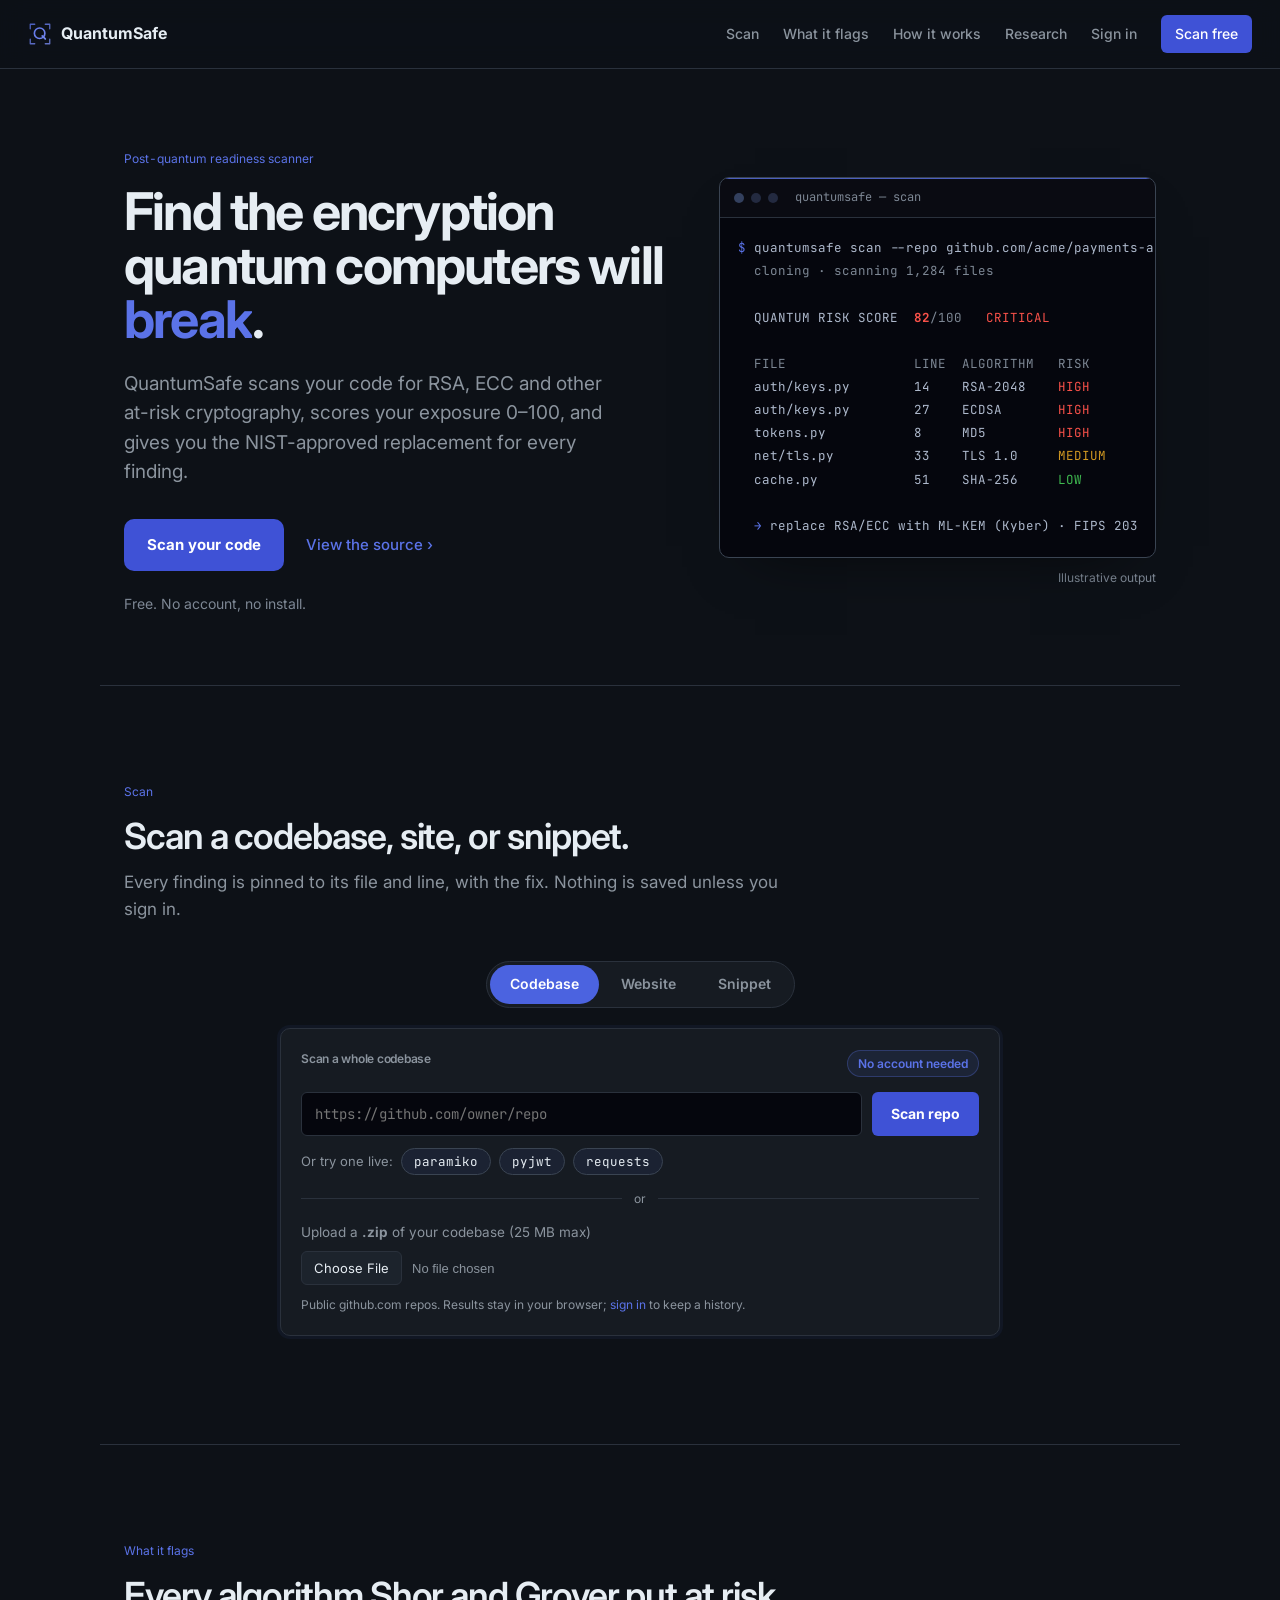
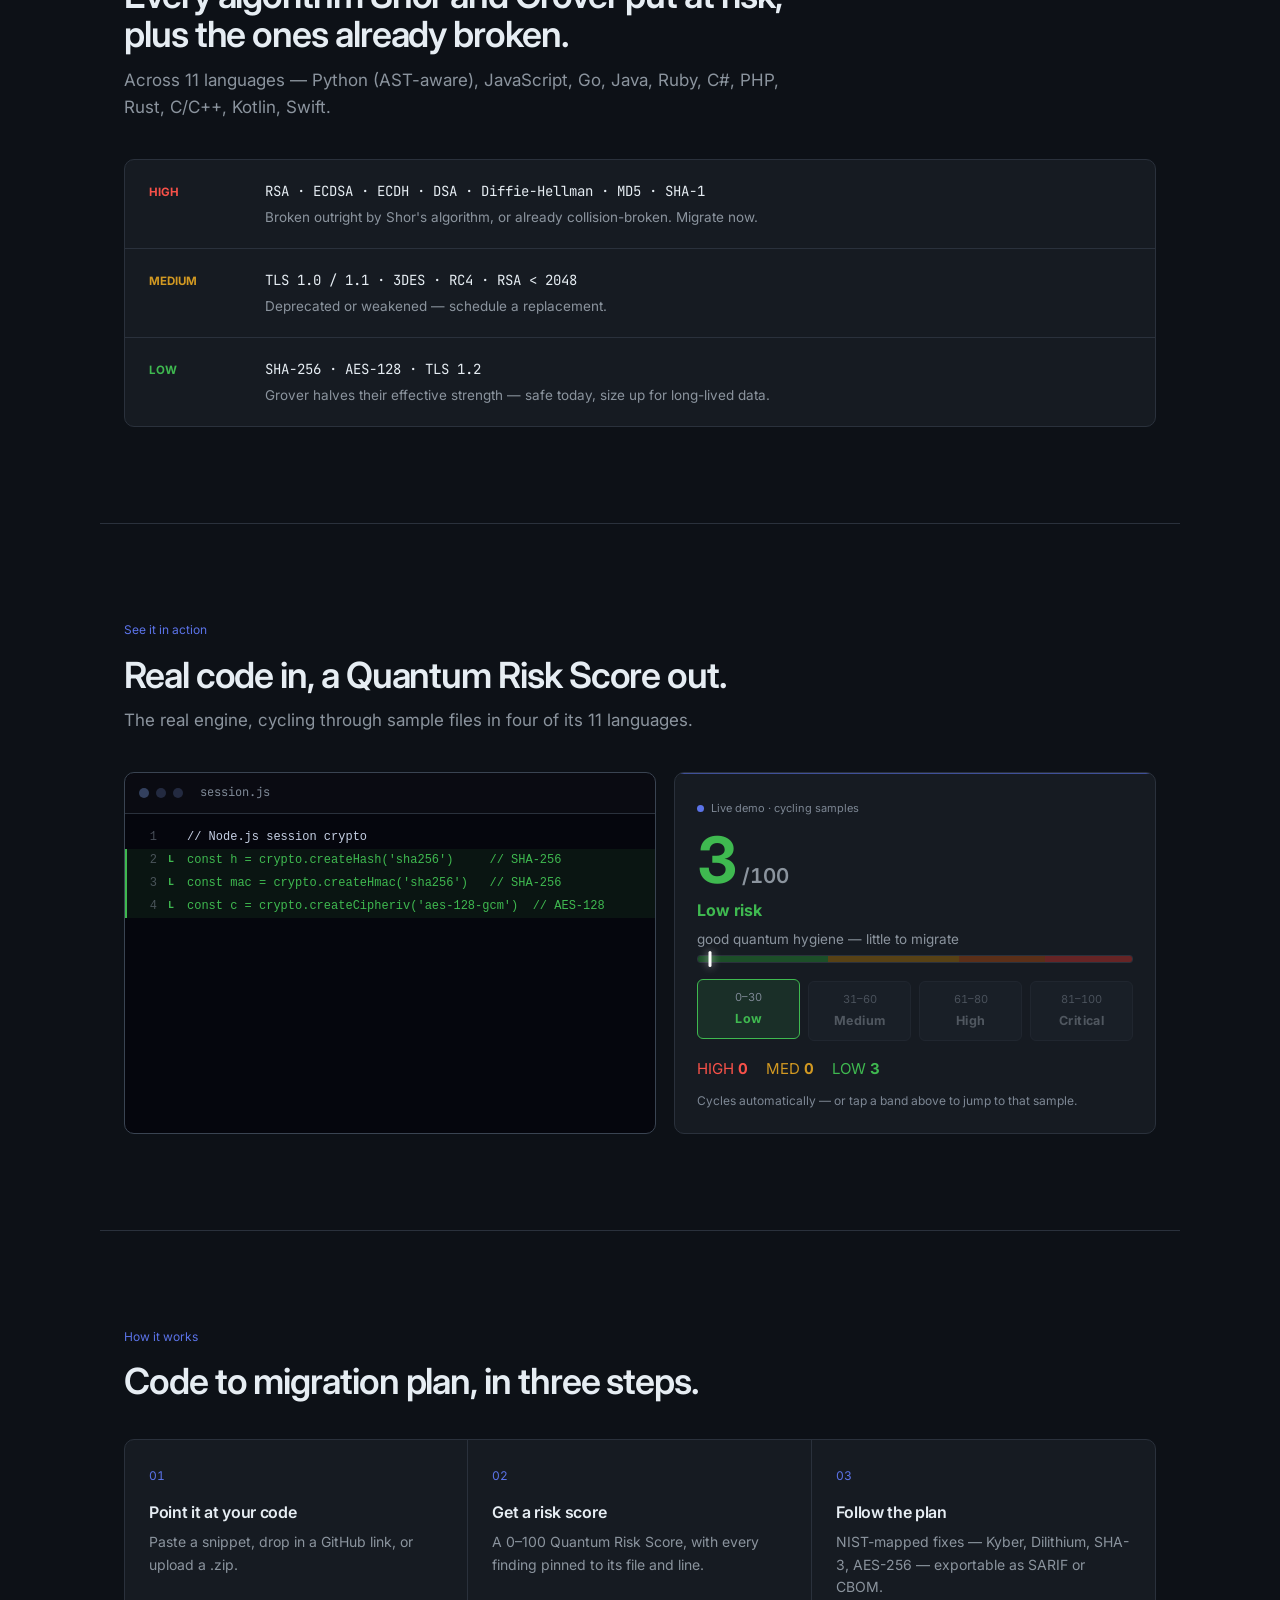
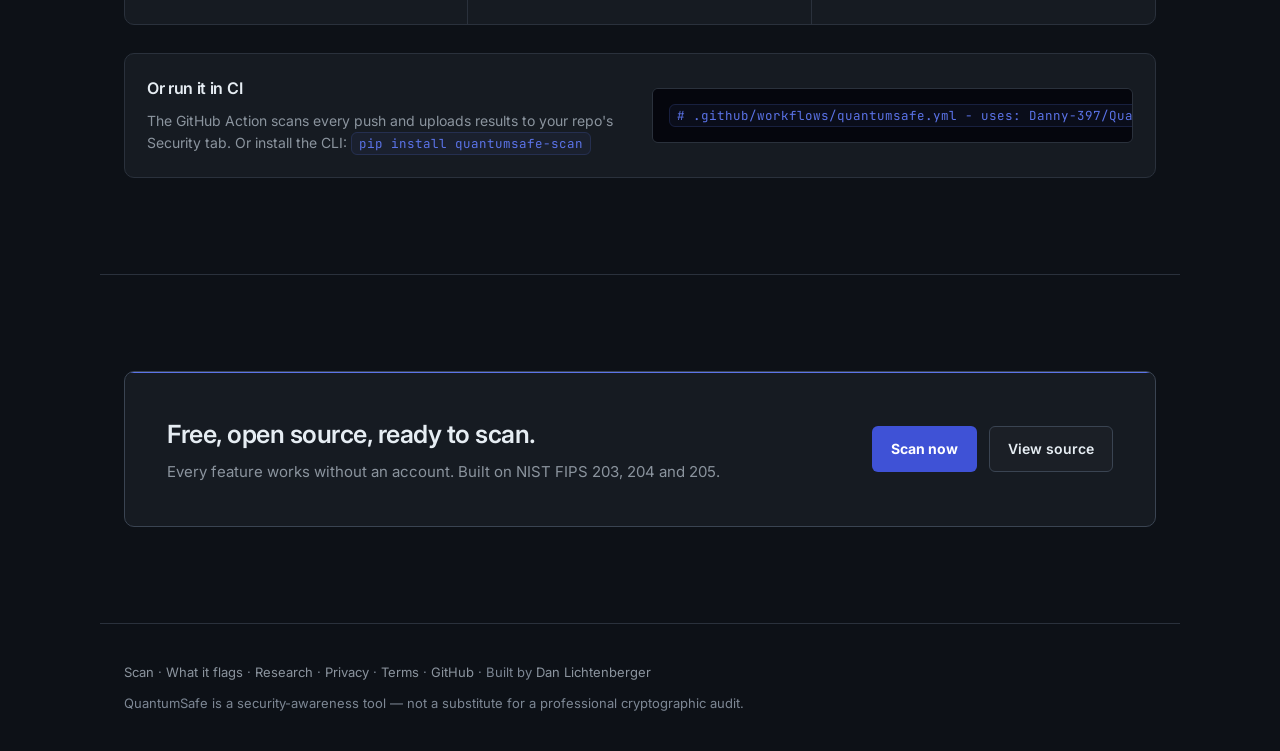
==== commit 05096f34: "Detection heading: include classically broken hashes Co-Authored-By: Claude Opus 5.5 <noreply@anthro" ====
--- a/frontend/index.html
+++ b/frontend/index.html
@@ -195,7 +195,7 @@
     <section class="section wrap" id="detect">
       <div class="section-head">
         <div class="eyebrow">What it flags</div>
-        <h2>Every algorithm Shor and Grover put at risk.</h2>
+        <h2>Every algorithm Shor and Grover put at risk, plus the ones already broken.</h2>
         <p class="lead">Across 11 languages — Python (AST-aware), JavaScript, Go, Java, Ruby, C#, PHP, Rust, C/C++, Kotlin, Swift.</p>
       </div>
       <div class="detect">
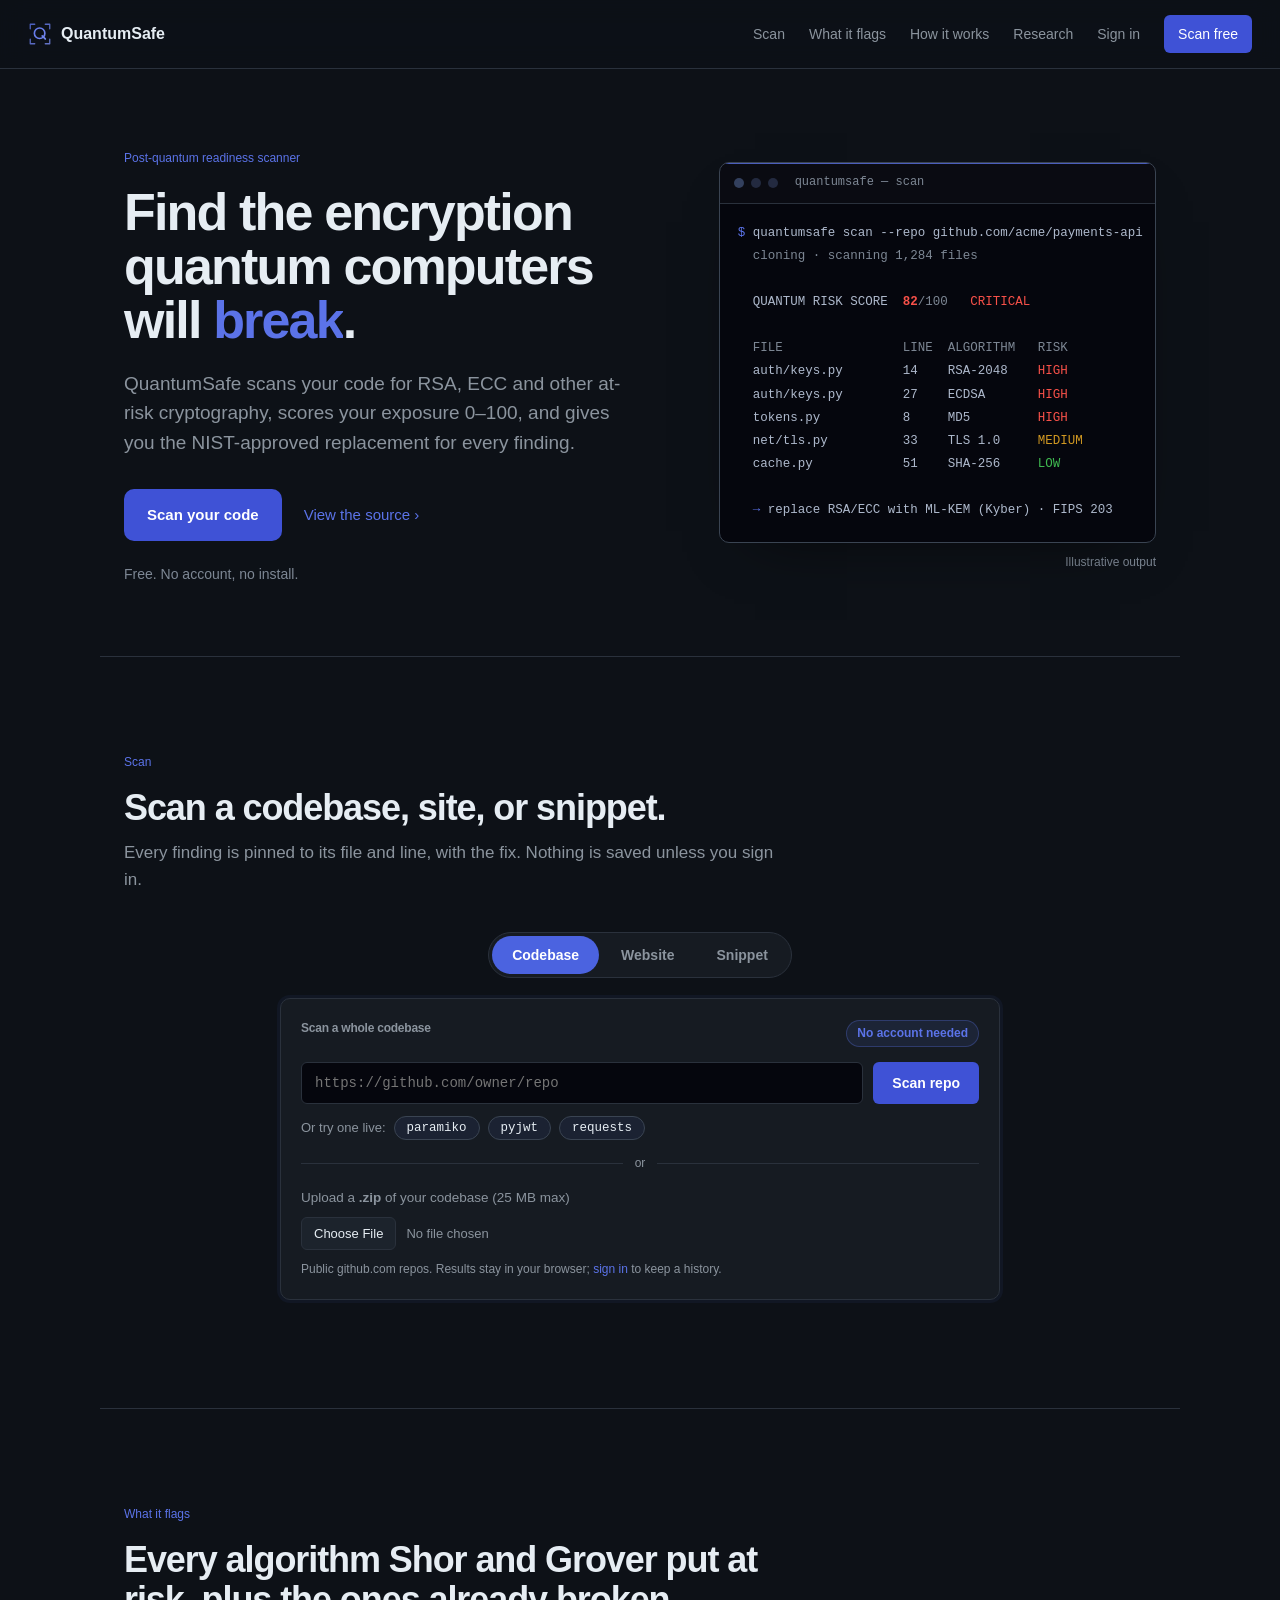
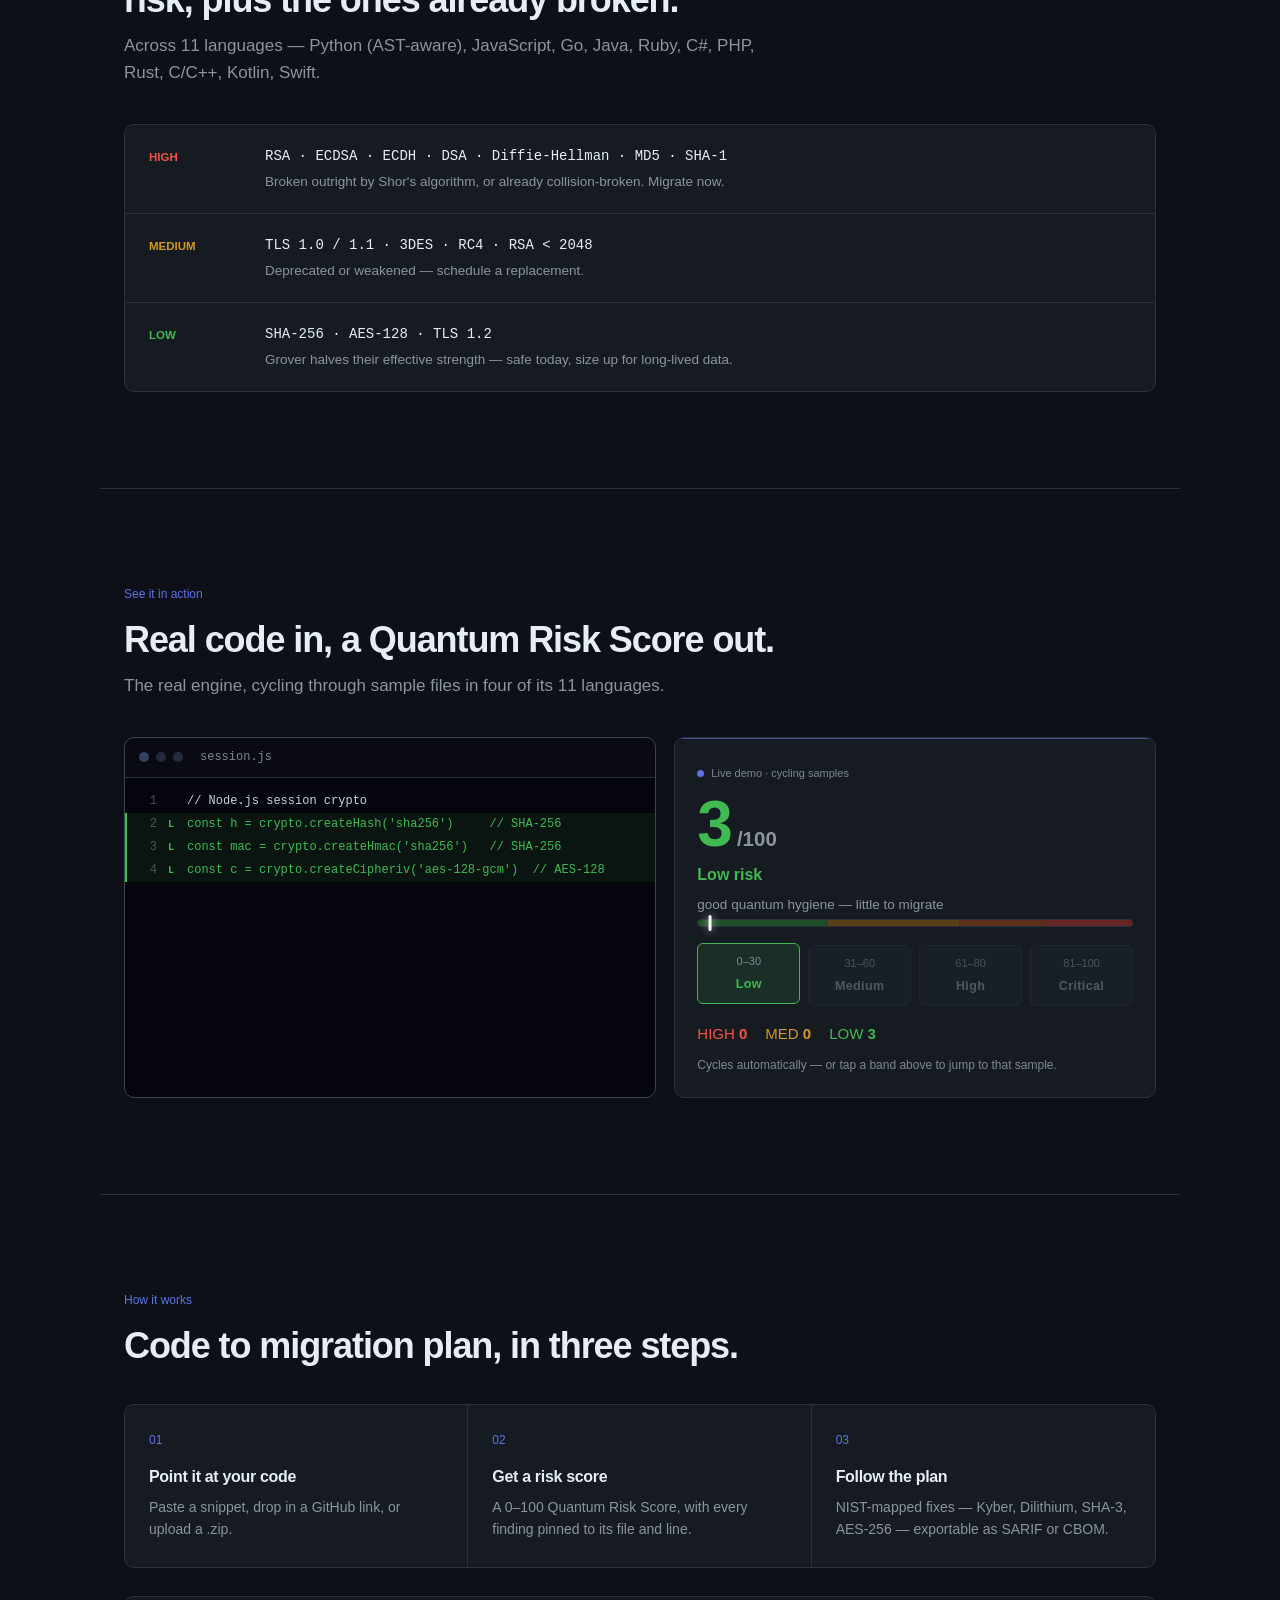
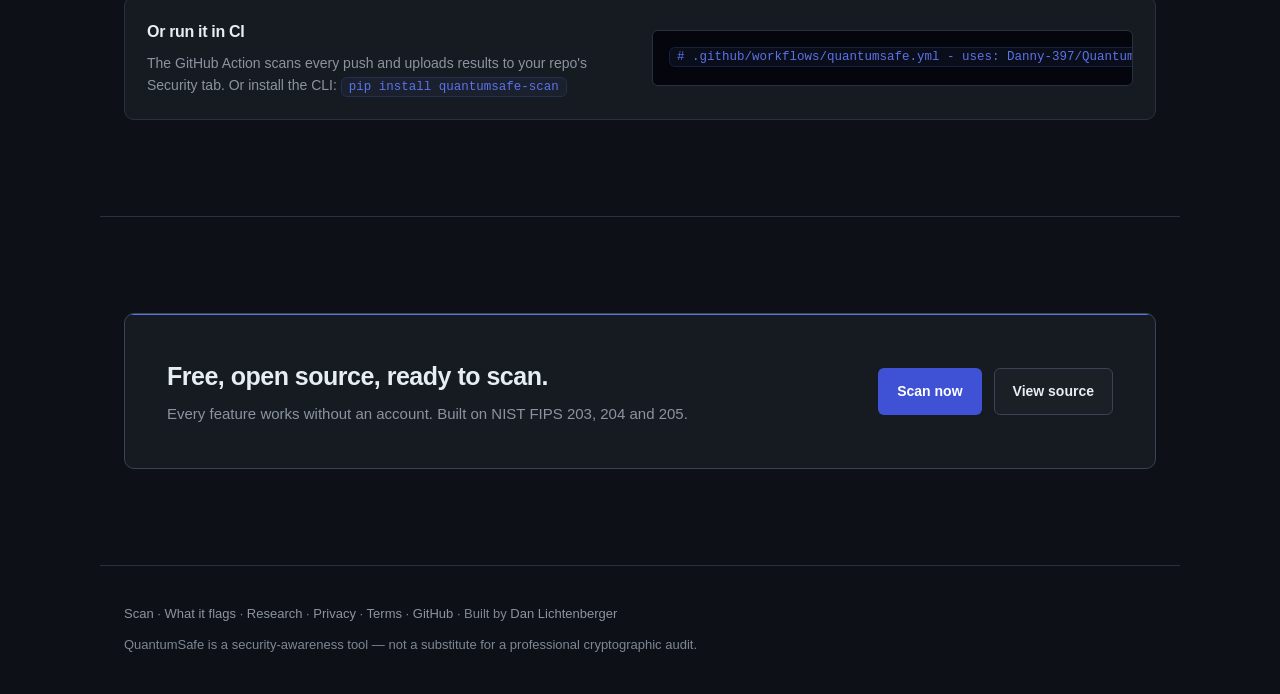
==== commit e5415d84: "Self-host fonts, defer page scripts, pin backend dependencies Inter and JetBrains Mono now ship with" ====
--- a/frontend/index.html
+++ b/frontend/index.html
@@ -21,9 +21,9 @@
 <meta name="twitter:description" content="Detect RSA, ECC, and weak crypto. Score quantum risk 0–100. Get NIST-aligned migration recommendations." />
 <meta name="twitter:image" content="https://quantumsafescan.com/og-image.png" />
 <link rel="icon" href="data:image/svg+xml,<svg xmlns='http://www.w3.org/2000/svg' viewBox='0 0 16 16'><rect width='16' height='16' rx='3' fill='%235b73e8'/><circle cx='7.3' cy='7.1' r='3.4' fill='none' stroke='white' stroke-width='1.4'/><path d='M8.7 8.5 11 10.8' stroke='white' stroke-width='1.5' stroke-linecap='round'/></svg>" />
-<link rel="preconnect" href="https://fonts.googleapis.com">
-<link rel="preconnect" href="https://fonts.gstatic.com" crossorigin>
-<link rel="stylesheet" href="https://fonts.googleapis.com/css2?family=Inter:wght@400;500;600;700&family=JetBrains+Mono:wght@400;500&display=swap">
+<!-- Fonts are self-hosted: the Google Fonts stylesheet blocked first paint for ~0.9 s on a mobile connection (Lighthouse, 2026-10-30). -->
+<link rel="preload" href="/fonts/inter-latin.woff2" as="font" type="font/woff2" crossorigin>
+<style>@font-face{font-family:'Inter';font-style:normal;font-weight:400 700;font-display:swap;src:url(/fonts/inter-latin.woff2) format('woff2');unicode-range:U+0000-00FF, U+0131, U+0152-0153, U+02BB-02BC, U+02C6, U+02DA, U+02DC, U+0304, U+0308, U+0329, U+2000-206F, U+20AC, U+2122, U+2191, U+2193, U+2212, U+2215, U+FEFF, U+FFFD}@font-face{font-family:'Inter';font-style:normal;font-weight:400 700;font-display:swap;src:url(/fonts/inter-greek.woff2) format('woff2');unicode-range:U+0370-0377, U+037A-037F, U+0384-038A, U+038C, U+038E-03A1, U+03A3-03FF}@font-face{font-family:'JetBrains Mono';font-style:normal;font-weight:400 500;font-display:swap;src:url(/fonts/jetbrains-mono-latin.woff2) format('woff2');unicode-range:U+0000-00FF, U+0131, U+0152-0153, U+02BB-02BC, U+02C6, U+02DA, U+02DC, U+0304, U+0308, U+0329, U+2000-206F, U+20AC, U+2122, U+2191, U+2193, U+2212, U+2215, U+FEFF, U+FFFD}</style>
 <link rel="stylesheet" href="style.css" />
 </head>
 <body>
@@ -315,8 +315,9 @@
     QuantumSafe is a security-awareness tool — not a substitute for a professional cryptographic audit.
   </footer>
 
-  <script src="config.js"></script>
-  <script src="app.js"></script>
+  <script src="config.js" defer></script>
+  <script src="app.js" defer></script>
   <script type="module" src="analytics.js"></script>
+<script src="scroll-focus.js" defer></script>
 </body>
 </html>
--- a/frontend/style.css
+++ b/frontend/style.css
@@ -57,6 +57,9 @@
 .num { font-family: var(--sans); font-variant-numeric: tabular-nums; }
 .muted { color: var(--muted); }
 .hidden { display: none !important; }
+/* Set in <head> on scan/migration pages so the right sidebar paints first time. */
+.anon .acct-only { display: none !important; }
+.anon .anon-only { display: block !important; }
 .sr-only { position: absolute; width: 1px; height: 1px; padding: 0; margin: -1px; overflow: hidden; clip: rect(0,0,0,0); white-space: nowrap; border: 0; }
 
 .eyebrow {
@@ -88,6 +91,7 @@
 .btn-sm { padding: 7px 13px; font-size: 13px; }
 .btn-block { display: flex; width: 100%; }
 .btn:disabled { opacity: .7; cursor: progress; }
+.btn:disabled[title] { opacity: .45; cursor: not-allowed; }
 
 /* animated loading dots */
 .dots { display: inline-flex; align-items: center; gap: 5px; line-height: 0; }
@@ -300,6 +304,8 @@
 /* #4b63e0, not --accent: white on --accent is 4.1:1, under the 4.5:1 minimum. */
 .scan-tab[aria-selected="true"] { background: #4b63e0; color: var(--accent-ink); }
 .scan-tab:focus-visible { outline: 2px solid var(--accent); outline-offset: 2px; }
+/* Three tabs at 20px padding are ~8px wider than a 320px phone. */
+@media (max-width: 360px) { .scan-tab { padding: 8px 13px; } }
 .scan-primary[hidden], .scan-secondary[hidden] { display: none; }
 
 .scan-primary {
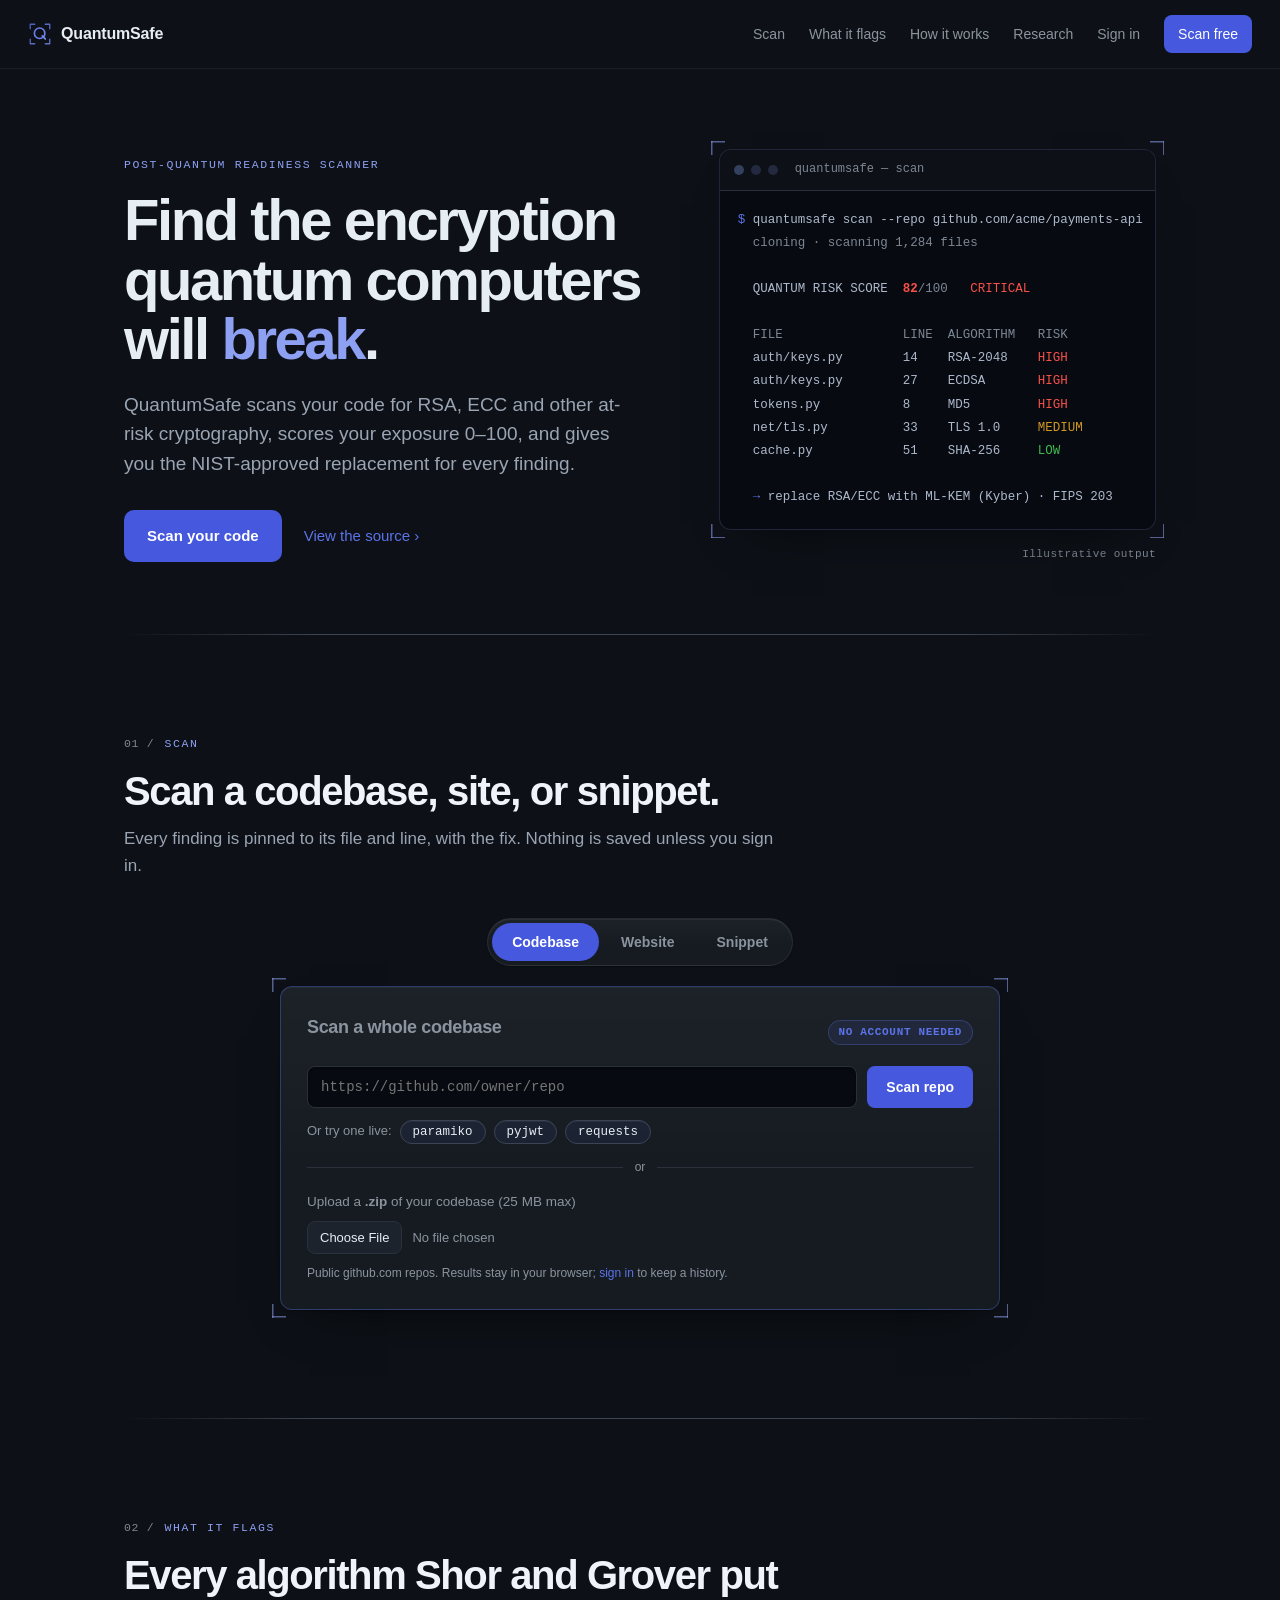
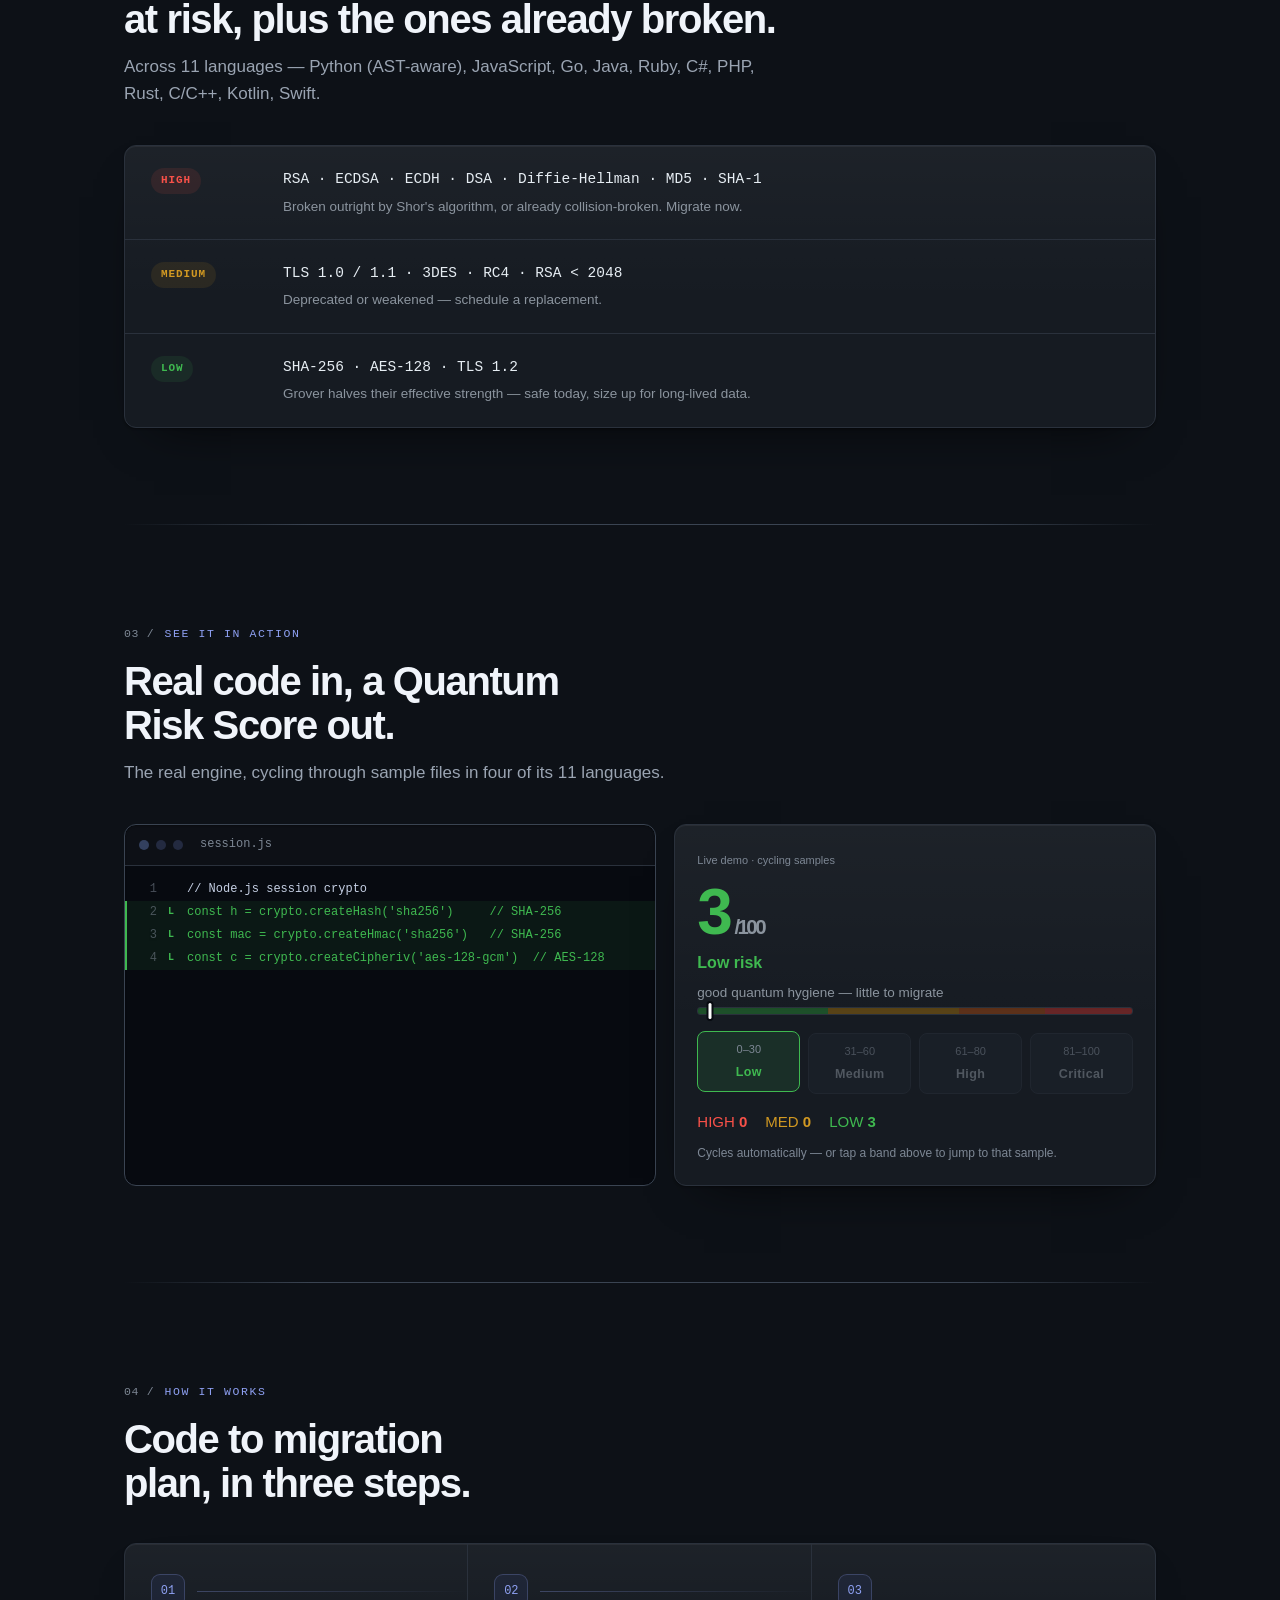
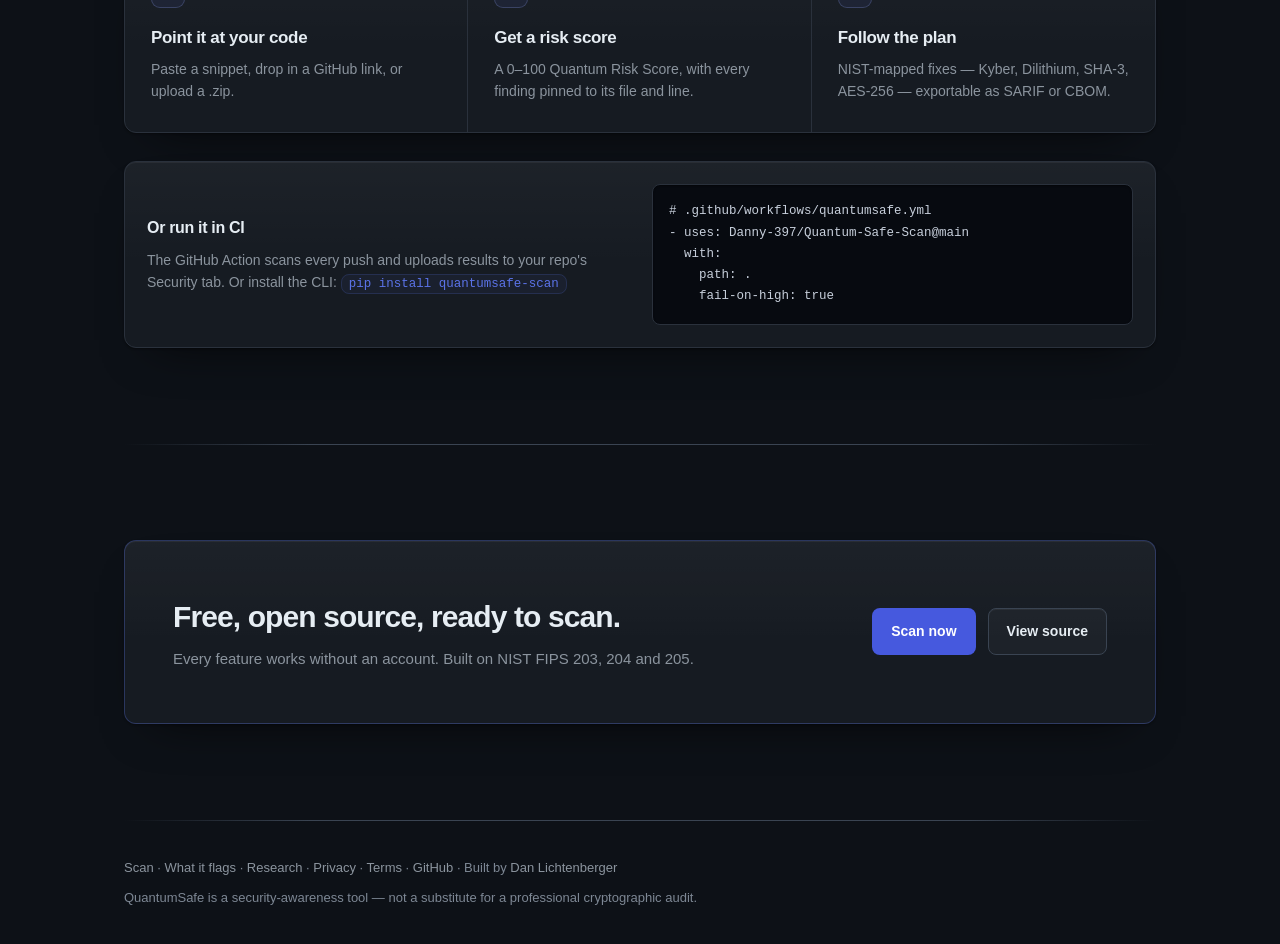
==== commit c1740584: "Design: remove glows, glass and decorative dots from the site Drops the glowing status dot and 'Free" ====
--- a/frontend/index.html
+++ b/frontend/index.html
@@ -51,7 +51,6 @@
           <a href="#scan" class="btn btn-primary" id="hero-scan">Scan your code</a>
           <a href="https://github.com/Danny-397/Quantum-Safe-Scan" class="btn-link">View the source ›</a>
         </div>
-        <p class="hero-note">Free. No account, no install.</p>
       </div>
 
       <div class="hero-visual">
@@ -237,7 +236,7 @@
           <pre class="score-cycle-pre"><code id="cyc-code"></code></pre>
         </div>
         <div class="score-cycle-card">
-          <div class="score-demo-tag"><span class="live-dot"></span> Live demo · cycling samples</div>
+          <div class="score-demo-tag">Live demo · cycling samples</div>
           <div class="score-big mono" id="cyc-score">—</div>
           <div class="score-band" id="cyc-band"></div>
           <div class="score-meaning" id="cyc-msg"></div>
--- a/frontend/style.css
+++ b/frontend/style.css
@@ -1,8 +1,12 @@
 
-/* QuantumSafe — Enterprise Slate.
-   Graphite surfaces, one restrained indigo accent, hairline borders. System
-   type with tabular figures for data; monospace for the things that really
-   are code -- snippets, terminal output, URLs, cipher and algorithm names. */
+/* QuantumSafe — Enterprise Slate, "Lattice" edition.
+   Graphite surfaces, one indigo accent (with a periwinkle highlight), hairline
+   borders. System type with tabular figures for data; monospace for the things
+   that really are code -- snippets, terminal output, URLs, cipher and
+   algorithm names. The site's own motifs live in the "Lattice layer" at the
+   end of this file: a lattice point field (post-quantum KEMs are lattice
+   schemes), scan-frame corner brackets taken from the logo, and a slow scan
+   line on the terminal. */
 
 :root {
   /* Enterprise Slate — GitHub/Linear-style graphite, one restrained indigo accent. */
@@ -27,8 +31,15 @@
   --text: #e6edf3;
   --muted: #8b949e;
   --muted-2: #7d8794;   /* nudged lighter to clear AA contrast on the slate bg */
-  --r: 10px;
-  --r-sm: 6px;
+  --accent-hi: #8ea0f2;     /* periwinkle highlight: hovers, eyebrows, glows */
+  --well: #070a10;          /* code wells and inputs */
+  --lift: linear-gradient(180deg, rgba(255,255,255,.03), rgba(255,255,255,0) 55%);
+  --edge: inset 0 1px 0 rgba(255,255,255,.05);
+  --shadow: 0 1px 2px rgba(0,0,0,.35), 0 22px 50px -30px rgba(0,0,0,.85);
+  --glow: 0 10px 30px -12px rgba(91,115,232,.65);
+  --lattice-dot: rgba(142,160,242,.26);
+  --r: 12px;
+  --r-sm: 8px;
   /* motion: hovers and toggles, panels, data (gauge, meters), entrances */
   --ease: cubic-bezier(.2, .7, .2, 1);
   --fast: .16s; --med: .24s; --data: .35s; --enter: .45s;
@@ -122,7 +133,7 @@
   display: flex; align-items: center; justify-content: space-between;
   padding: 15px 28px; border-bottom: 1px solid var(--border);
   position: sticky; top: 0; z-index: 20;
-  background: rgba(13,17,23,.8); backdrop-filter: blur(12px) saturate(140%);
+  background: #0d1117;
 }
 .brand { display: flex; align-items: center; gap: 9px; font-family: var(--display); font-weight: 700; font-size: 16px; }
 .brand .logo { width: 24px; height: 24px; display: block; flex: none; }
@@ -436,7 +447,7 @@
 .scale-track .s-high { background: var(--high); }
 .scale-track .s-crit { background: var(--danger); }
 .scale-marker { position: absolute; top: 0; width: 3px; height: 16px; background: #fff;
-  border-radius: 2px; box-shadow: 0 0 8px rgba(255,255,255,.75); transform: translateX(-1.5px); transition: left var(--data) var(--ease); }
+  border-radius: 2px; box-shadow: 0 0 0 2px var(--well); transform: translateX(-1.5px); transition: left var(--data) var(--ease); }
 .scale-legend { display: flex; justify-content: space-between; margin-top: 10px;
   font-family: var(--sans); font-size: 11.5px; gap: 8px; flex-wrap: wrap; font-variant-numeric: tabular-nums; }
 .scale-legend span { white-space: nowrap; }
@@ -511,7 +522,7 @@
 .score-demo-tag { display: inline-flex; align-items: center; gap: 7px; margin-bottom: 10px;
   font-family: var(--sans); font-size: 11px; color: var(--muted-2); font-variant-numeric: tabular-nums; }
 .live-dot { width: 7px; height: 7px; border-radius: 50%; background: var(--accent); flex: none;
-  box-shadow: 0 0 0 0 rgba(91,115,232,.5); animation: qs-pulse 1.9s infinite; }
+  display: none; }
 @keyframes qs-pulse { 0% { box-shadow: 0 0 0 0 rgba(91,115,232,.5); }
   70% { box-shadow: 0 0 0 8px rgba(91,115,232,0); } 100% { box-shadow: 0 0 0 0 rgba(91,115,232,0); } }
 @media (prefers-reduced-motion: reduce) { .live-dot { animation: none; } }
@@ -660,7 +671,7 @@
   .sidebar {
     position: sticky; top: 0; z-index: 20; height: auto;
     border-right: none; border-bottom: 1px solid var(--border);
-    padding: 12px 24px; background: rgba(13,17,23,.92); backdrop-filter: blur(12px) saturate(140%);
+    padding: 12px 24px; background: #0d1117;
   }
   .sidebar .brand { margin: 0 0 10px; }
   .sidebar nav { flex-direction: row; gap: 2px; overflow-x: auto; -webkit-overflow-scrolling: touch;
@@ -682,7 +693,7 @@
   .nav-links {
     display: none; position: absolute; top: 100%; left: 0; right: 0;
     flex-direction: column; align-items: stretch; gap: 0;
-    background: rgba(13,17,23,.98); backdrop-filter: blur(12px) saturate(140%);
+    background: #0d1117;
     border-bottom: 1px solid var(--border); padding: 6px 24px 14px;
     box-shadow: 0 24px 40px -30px rgba(0,0,0,.8);
   }
@@ -779,3 +790,189 @@
   .fix-count { grid-column: 2; }
   .fix-rec { white-space: normal; }
 }
+
+/* ══════════════════════════════════════════════════════════════════════════
+   Lattice layer — what makes QuantumSafe look like itself.
+   Same graphite + indigo palette, kept flat: no glows, blurs, glass or
+   gradient text. One motif: scan-frame brackets (the logo's corner marks)
+   around the terminal and the scanner. Surfaces lift by tone, not outlines.
+   ══════════════════════════════════════════════════════════════════════════ */
+
+html, body { overflow-x: clip; }
+::selection { background: rgba(91,115,232,.38); color: #fff; }
+html { scrollbar-color: #2a313c transparent; }
+h1, h2, h3 { text-wrap: balance; }
+a:hover { color: var(--accent-hi); }
+
+/* ---- Eyebrows: mono, tracked, with a lattice node; section ones are numbered ---- */
+.eyebrow {
+  display: inline-flex; align-items: center; gap: 10px;
+  font-family: var(--mono); font-size: 11.5px; font-weight: 500;
+  letter-spacing: .14em; text-transform: uppercase; color: var(--accent-hi);
+}
+.eyebrow::before {
+  content: none;
+}
+main { counter-reset: qs-sec; }
+main > .section .section-head .eyebrow::before {
+  counter-increment: qs-sec; content: counter(qs-sec, decimal-leading-zero) " /";
+  width: auto; height: auto; transform: none; background: none; box-shadow: none;
+  color: var(--muted-2); letter-spacing: .06em;
+}
+
+/* ---- Nav ---- */
+.nav { background: #0d1117; border-bottom-color: rgba(255,255,255,.06); }
+.brand { letter-spacing: -.01em; }
+
+/* ---- Buttons: lit from above, indigo glow on the primary ---- */
+.btn { background: rgba(255,255,255,.03); box-shadow: var(--edge); }
+.btn:hover { background: rgba(91,115,232,.08); box-shadow: var(--edge); }
+.btn-primary {
+  background: #4659de; box-shadow: none;
+}
+.btn-primary:hover {
+  background: #5468e6; box-shadow: none; transform: none;
+}
+.btn-ghost, .btn-ghost:hover { box-shadow: none; background: transparent; }
+.btn-danger { box-shadow: none; }
+.btn-link { transition: color var(--fast) var(--ease); }
+
+/* ---- Hero ---- */
+.hero h1 { font-size: 58px; letter-spacing: -.042em; line-height: 1.02; }
+.hero h1 .grn { background: none; color: var(--accent-hi); -webkit-text-fill-color: currentColor; }
+.hero .sub { color: #9aa4b2; }
+.hero-note { display: inline-flex; align-items: center; gap: 8px; font-family: var(--mono); font-size: 12px; letter-spacing: .02em; }
+
+/* ---- Terminal: deep well, centred glow seam, scan-frame brackets, scan line ---- */
+.terminal {
+  overflow: visible; border-radius: var(--r);
+  background: var(--well);
+  border-color: rgba(142,160,242,.18);
+  box-shadow: 0 24px 48px -32px rgba(0,0,0,.8);
+}
+.terminal::before { display: none; }
+.term-head { border-radius: var(--r) var(--r) 0 0; background: rgba(255,255,255,.025); }
+.term-body { position: relative; }
+
+/* Scan-frame brackets: four L-marks drawn with gradients, sitting just outside
+   the panel like a viewfinder. Used on the terminal and the scanner only. */
+.terminal::after, .scan-primary::after {
+  content: ""; position: absolute; inset: -9px; pointer-events: none;
+  --bk: rgba(142,160,242,.55); --bl: 14px; --bw: 1.5px;
+  background:
+    linear-gradient(var(--bk), var(--bk)) top left / var(--bl) var(--bw),
+    linear-gradient(var(--bk), var(--bk)) top left / var(--bw) var(--bl),
+    linear-gradient(var(--bk), var(--bk)) top right / var(--bl) var(--bw),
+    linear-gradient(var(--bk), var(--bk)) top right / var(--bw) var(--bl),
+    linear-gradient(var(--bk), var(--bk)) bottom left / var(--bl) var(--bw),
+    linear-gradient(var(--bk), var(--bk)) bottom left / var(--bw) var(--bl),
+    linear-gradient(var(--bk), var(--bk)) bottom right / var(--bl) var(--bw),
+    linear-gradient(var(--bk), var(--bk)) bottom right / var(--bw) var(--bl);
+  background-repeat: no-repeat;
+}
+.term-caption { font-family: var(--mono); font-size: 11px; letter-spacing: .04em; margin-top: 16px; }
+
+/* ---- Section rhythm: fading hairlines instead of full-width rules ---- */
+.section, .footer { position: relative; border-top: 0; }
+.section::before, .footer::before {
+  content: ""; position: absolute; top: 0; left: 24px; right: 24px; height: 1px;
+  background: linear-gradient(90deg, transparent, var(--border-strong) 18%, var(--border-strong) 82%, transparent);
+}
+.section-head h2 { font-size: 40px; letter-spacing: -.035em; color: #f0f4fa; }
+.section-head .lead { color: #9aa4b2; }
+
+/* ---- Surfaces: tone + top light + inner highlight ---- */
+.card, .steps, .detect, .ci-block, .score-cycle-card, .demo-score-card, .demo-findings,
+.auth-card, .mig-item, .cta-band, .scan-tabs {
+  background-image: var(--lift); background-color: var(--panel);
+  box-shadow: var(--edge), var(--shadow);
+}
+.card { border-color: rgba(255,255,255,.07); }
+.card:hover { border-color: rgba(142,160,242,.22); box-shadow: var(--edge), var(--shadow); }
+.score-cycle-card::before, .demo-score-card::before, .auth-card::before, .cta-band::before { display: none; }
+
+/* Wells: code, inputs, tracks share one deep tone with a sunk edge. */
+.code, .ci-yaml, .demo-input, .score-cycle-code, .field input, .home-scan-row input[type="text"],
+.toolbar select, .toolbar input, .scale-track, .demo-bar {
+  background-color: var(--well); box-shadow: inset 0 1px 2px rgba(0,0,0,.45);
+}
+.field input:focus, .home-scan-row input[type="text"]:focus, .demo-input:focus {
+  border-color: var(--accent); box-shadow: inset 0 1px 2px rgba(0,0,0,.45), 0 0 0 3px rgba(91,115,232,.18);
+}
+/* The YAML sample is a <code> inside .ci-block, whose inline-code rule set
+   nowrap and collapsed the workflow onto one line. Restore it. */
+.ci-block .ci-yaml code { white-space: pre; background: none; border: 0; padding: 0; color: inherit; font-size: inherit; }
+
+/* ---- Scanner ---- */
+.scan-tabs { padding: 4px; border-color: rgba(255,255,255,.07); }
+.scan-tab[aria-selected="true"] {
+  background: linear-gradient(180deg, #5468e6, #4b63e0);
+  background: #4659de; box-shadow: none;
+}
+.scan-primary {
+  position: relative; padding: 26px;
+  border-color: rgba(91,115,232,.35);
+  background-image: var(--lift);
+  box-shadow: var(--edge), var(--shadow);
+}
+.scan-primary:hover { transform: none; border-color: rgba(91,115,232,.45); }
+.scan-primary-head h3 { font-size: 18px; }
+.scan-primary-tag { font-family: var(--mono); font-size: 11px; letter-spacing: .06em; text-transform: uppercase; }
+.scan-chip, .url-chip { background: rgba(91,115,232,.07); box-shadow: var(--edge); }
+
+/* ---- Detection rows: tinted level pills ---- */
+.detect-row { grid-template-columns: 112px 1fr; padding: 22px 26px; }
+.detect-tag {
+  justify-self: start; display: inline-flex; align-items: center; gap: 7px;
+  padding: 4px 10px; border-radius: 999px; font-family: var(--mono); font-size: 11px; letter-spacing: .08em;
+}
+.detect-tag.hi { background: rgba(248,81,73,.1); }
+.detect-tag.me { background: rgba(210,153,34,.1); }
+.detect-tag.lo { background: rgba(63,185,80,.1); }
+.detect-algos { font-size: 14.5px; }
+
+/* ---- Steps: numbered lattice nodes joined by a rail ---- */
+.step { padding: 30px 26px; }
+.step .n {
+  display: inline-grid; place-items: center; width: 34px; height: 34px; border-radius: 9px;
+  font-family: var(--mono); font-size: 12px; color: var(--accent-hi);
+  background: rgba(91,115,232,.08); border: 1px solid rgba(142,160,242,.25);
+  margin-bottom: 16px;
+}
+.step::after {
+  content: ""; position: absolute; top: 47px; left: 72px; right: 0; height: 1px;
+  background: linear-gradient(90deg, rgba(142,160,242,.3), transparent);
+}
+.step:last-child::after { display: none; }
+.step h3 { font-size: 17px; }
+
+/* ---- Big numbers ---- */
+.score-big, .demo-score, .stat { letter-spacing: -.04em; font-family: var(--display); }
+.scale-marker { box-shadow: 0 0 0 2px var(--well); }
+
+/* ---- Closing CTA ---- */
+.cta-band { padding: 52px 48px; border-color: rgba(91,115,232,.3); }
+.cta-band h2 { font-size: 30px; letter-spacing: -.03em; }
+
+/* ---- App shell ---- */
+.sidebar { background-image: var(--lift); }
+.sidebar nav a.active {
+  background: linear-gradient(90deg, rgba(91,115,232,.16), rgba(91,115,232,.03));
+  color: var(--accent-hi);
+}
+.page-head h1 { font-size: 26px; letter-spacing: -.03em; }
+.auth-shell { position: relative; isolation: isolate; }
+
+@media (max-width: 880px) {
+  .hero h1 { font-size: 40px; }
+  .step::after { display: none; }
+}
+@media (max-width: 640px) {
+  .hero h1 { font-size: 35px; }
+  .section-head h2 { font-size: 26px; }
+  .cta-band { padding: 32px 24px; }
+  .cta-band h2 { font-size: 24px; }
+  .detect-row { grid-template-columns: 1fr; gap: 10px; padding: 18px 20px; }
+  .terminal::after, .scan-primary::after { inset: -6px; --bl: 10px; }
+  .scan-primary { padding: 20px; }
+}
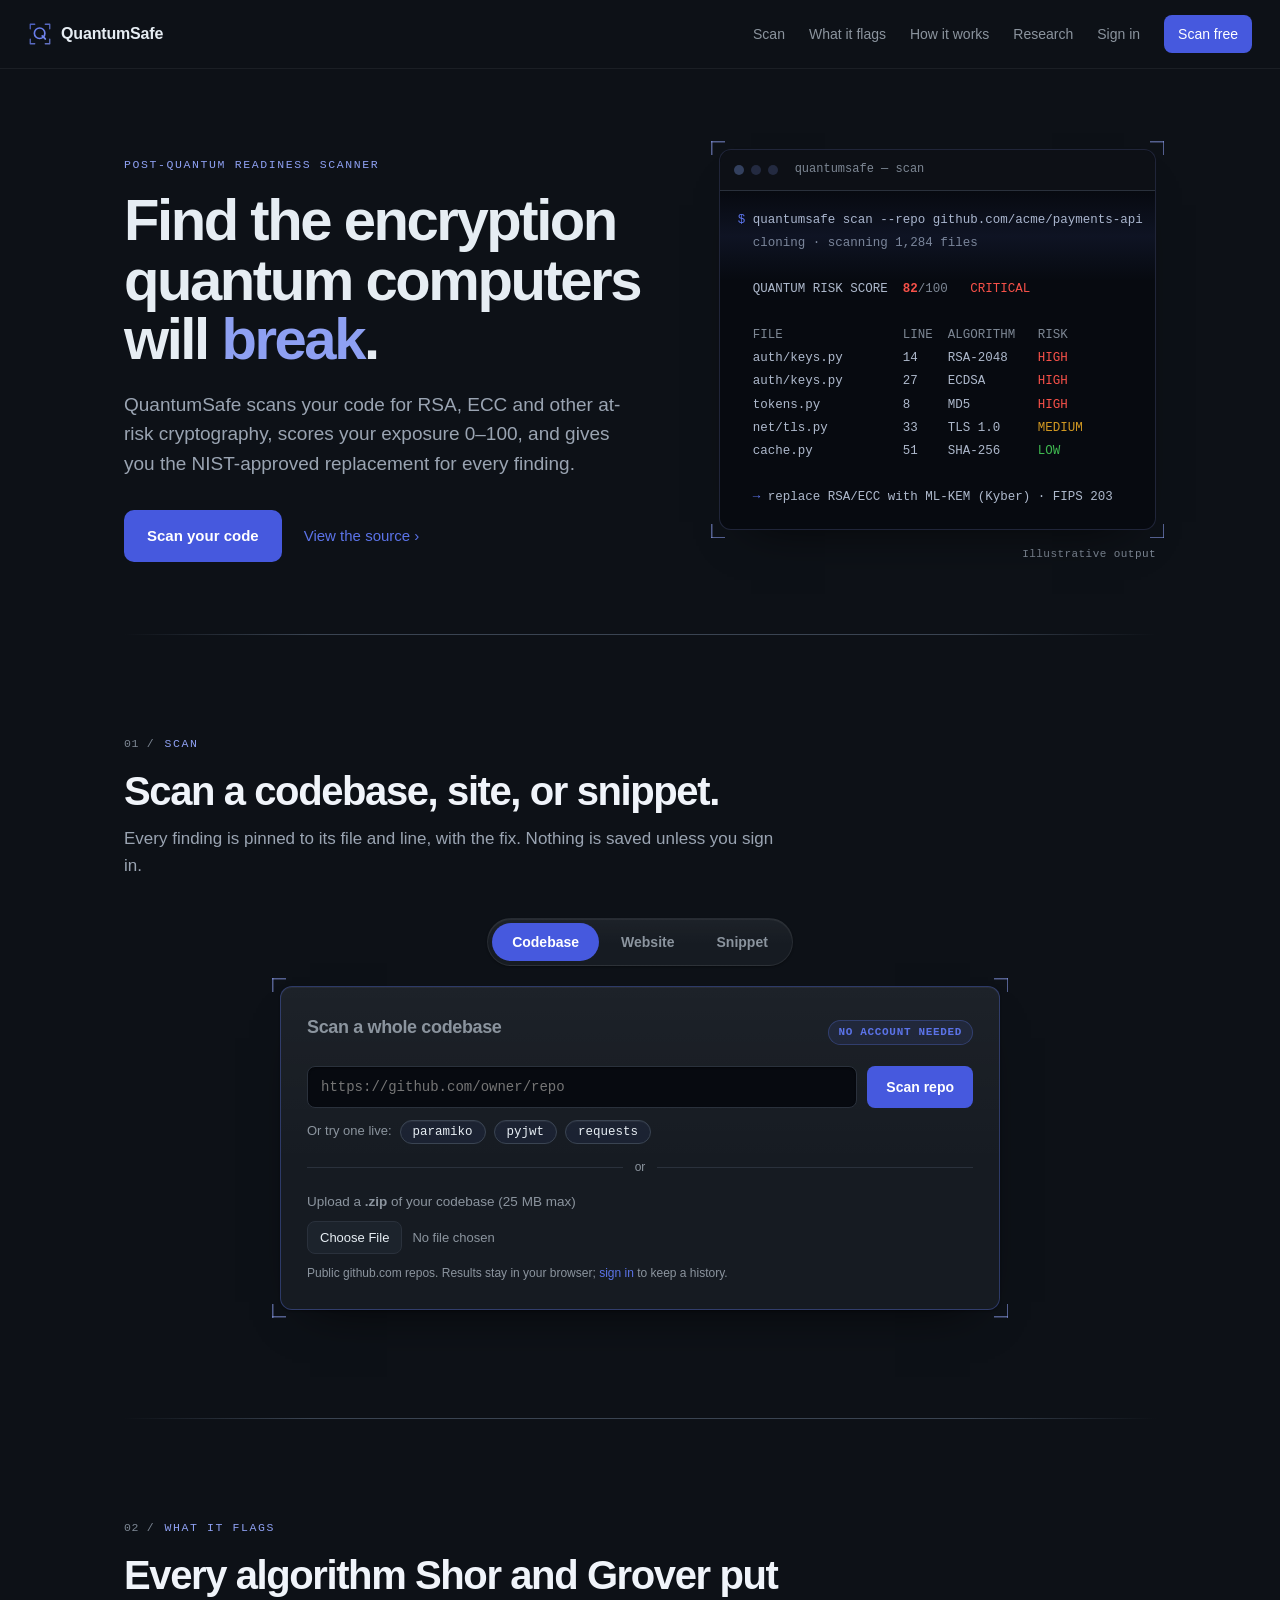
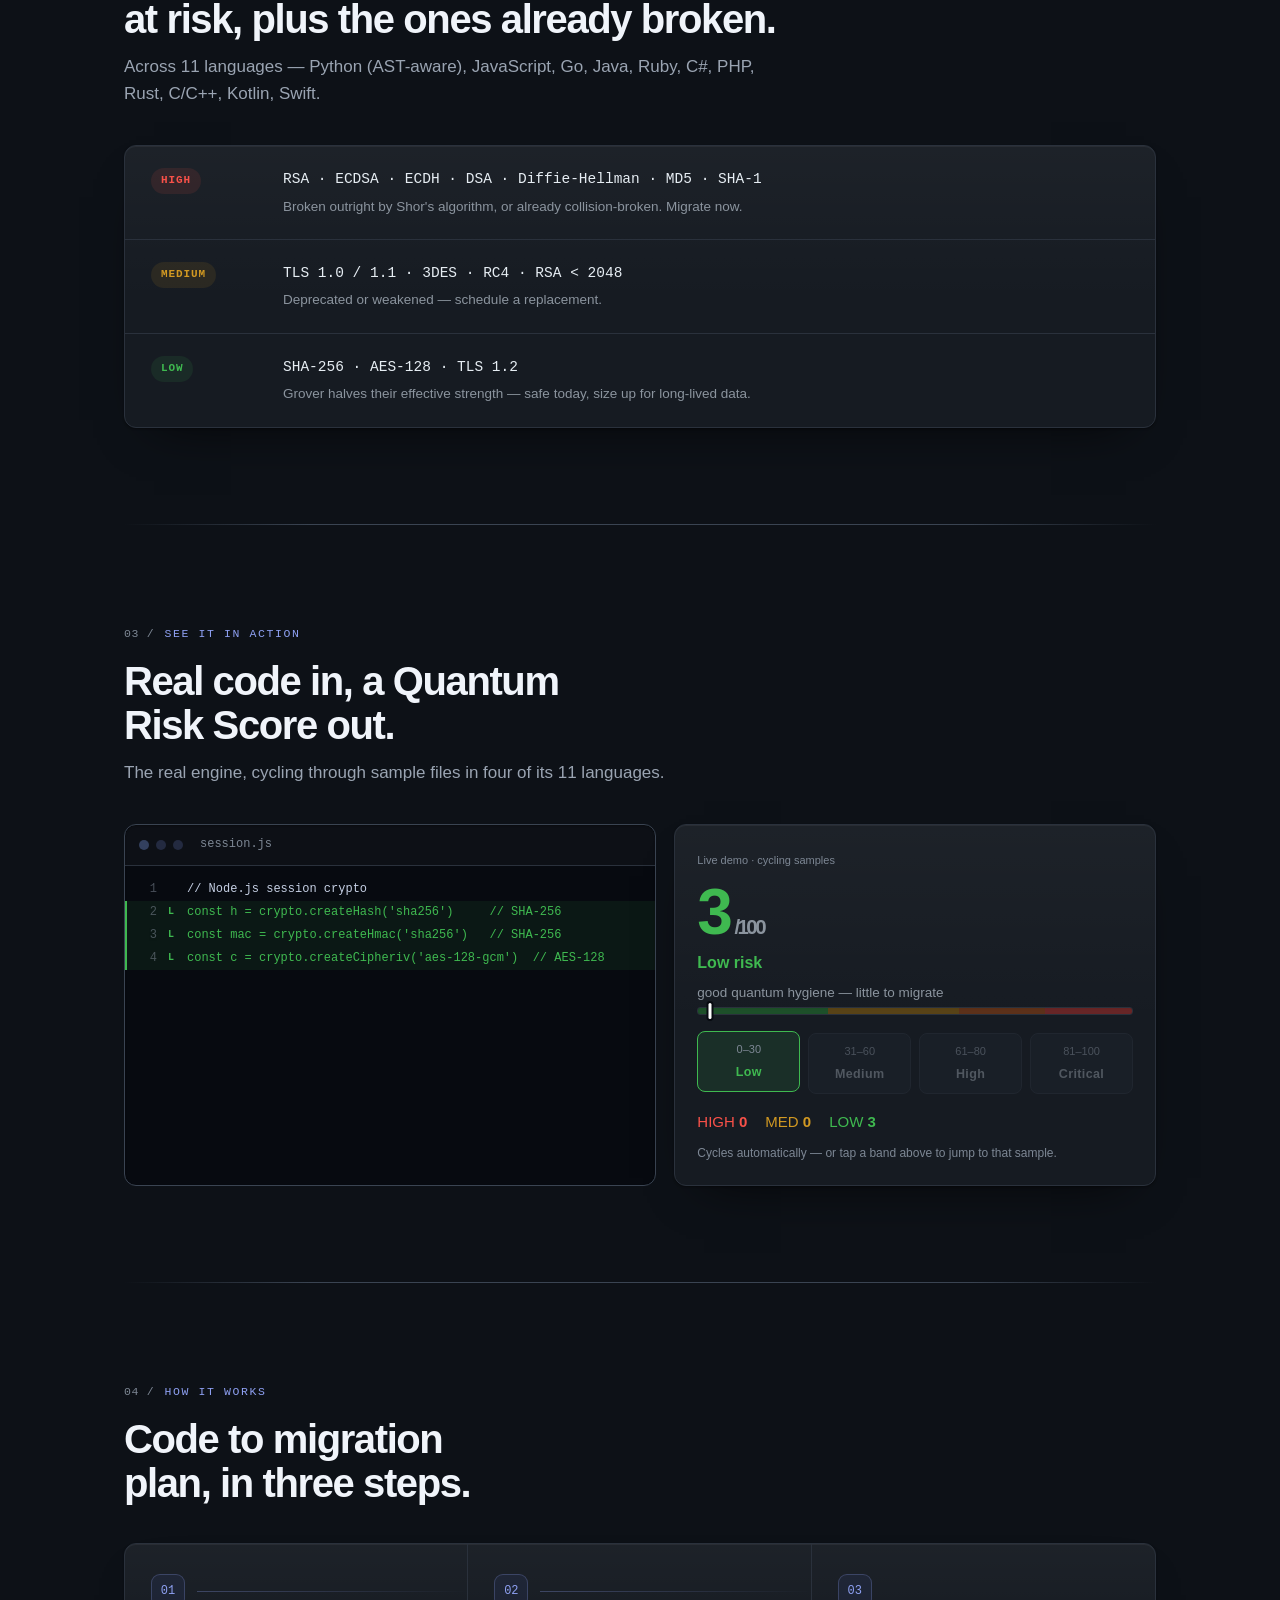
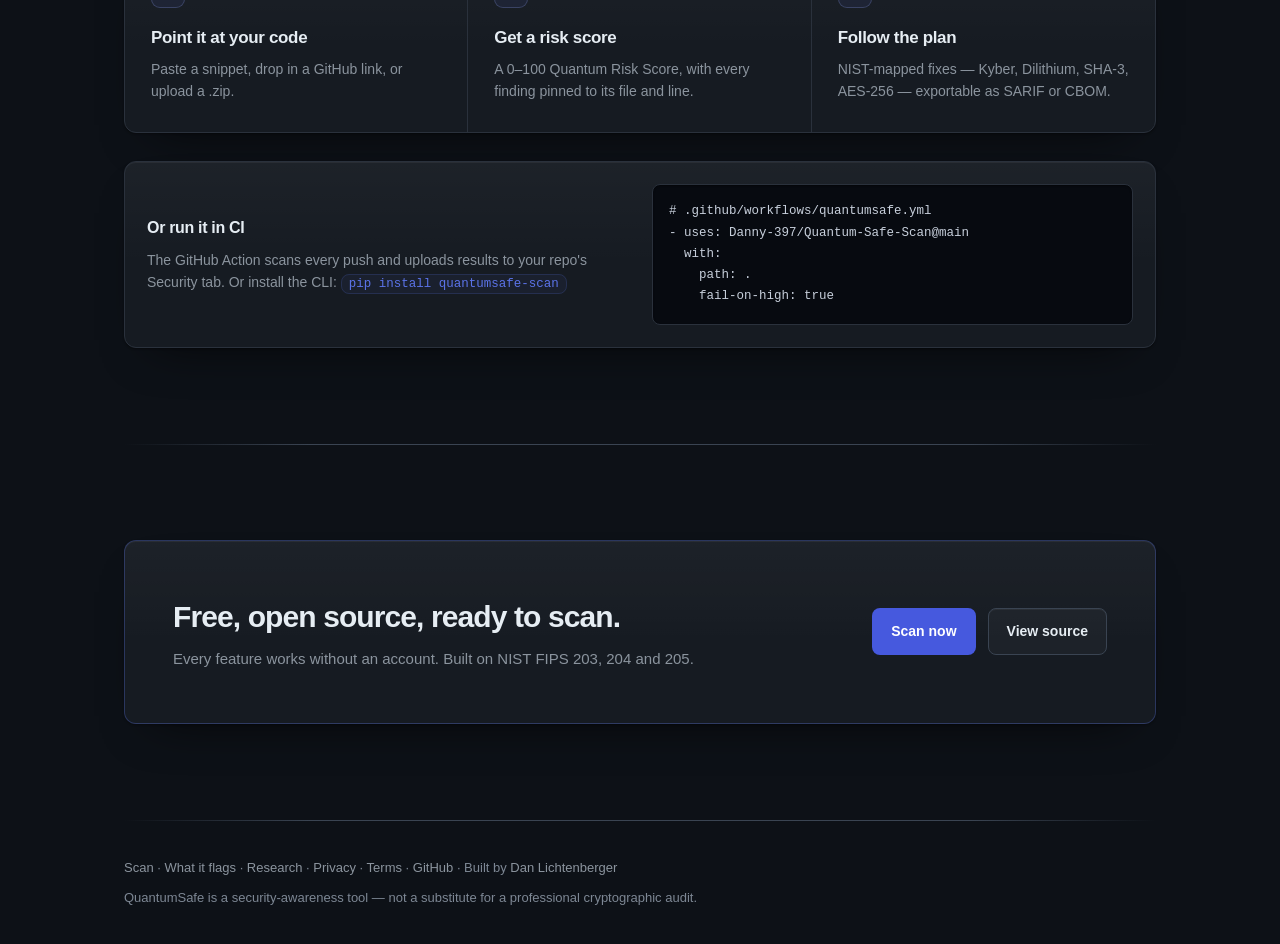
==== commit a3d7be56: "Mobile: fit the hero terminal on phones; no blank band on short app pages The illustrative terminal " ====
--- a/frontend/index.html
+++ b/frontend/index.html
@@ -56,7 +56,7 @@
       <div class="hero-visual">
         <div class="terminal" aria-hidden="true">
         <div class="term-head"><span class="d"></span><span class="d"></span><span class="d"></span><span class="t">quantumsafe — scan</span></div>
-<div class="term-body"><span class="c">$</span> quantumsafe scan --repo github.com/acme/payments-api
+<div class="term-body"><span class="c">$</span> quantumsafe scan <span class="wrap-sm">--repo github.com/acme/payments-api</span>
 <span class="dim">  cloning · scanning 1,284 files</span>
 
   QUANTUM RISK SCORE  <span class="score">82</span><span class="dim">/100</span>   <span class="hi">CRITICAL</span>
@@ -68,7 +68,7 @@
   net/tls.py          33    TLS 1.0     <span class="me">MEDIUM</span>
   cache.py            51    SHA-256     <span class="lo">LOW</span>
 
-  <span class="c">→</span> replace RSA/ECC with ML-KEM (Kyber) · FIPS 203
+  <span class="c">→</span> replace RSA/ECC with ML-KEM (Kyber)<span class="wrap-sm"> · FIPS 203</span>
 </div>
         </div>
         <p class="term-caption">Illustrative output</p>
--- a/frontend/style.css
+++ b/frontend/style.css
@@ -667,7 +667,7 @@
 
   /* Dashboard shell: sidebar collapses into a sticky top bar with a
      horizontally-scrolling nav strip so it never eats the whole first screen. */
-  .app { grid-template-columns: 1fr; }
+  .app { grid-template-columns: 1fr; grid-template-rows: auto 1fr; }
   .sidebar {
     position: sticky; top: 0; z-index: 20; height: auto;
     border-right: none; border-bottom: 1px solid var(--border);
@@ -794,8 +794,9 @@
 /* ══════════════════════════════════════════════════════════════════════════
    Lattice layer — what makes QuantumSafe look like itself.
    Same graphite + indigo palette, kept flat: no glows, blurs, glass or
-   gradient text. One motif: scan-frame brackets (the logo's corner marks)
-   around the terminal and the scanner. Surfaces lift by tone, not outlines.
+   gradient text. Two motifs: scan-frame brackets (the logo's corner marks)
+   around the terminal and the scanner, and a slow scan line down the hero
+   terminal (off for reduced motion). Surfaces lift by tone, not outlines.
    ══════════════════════════════════════════════════════════════════════════ */
 
 html, body { overflow-x: clip; }
@@ -853,6 +854,14 @@
 .terminal::before { display: none; }
 .term-head { border-radius: var(--r) var(--r) 0 0; background: rgba(255,255,255,.025); }
 .term-body { position: relative; }
+.term-body::after {
+  content: ""; position: absolute; inset: 0; pointer-events: none;
+  background: linear-gradient(180deg, rgba(91,115,232,0), rgba(91,115,232,.09) 50%, rgba(91,115,232,0));
+  background-size: 100% 90px; background-repeat: no-repeat;
+  animation: qs-scanline 6.5s cubic-bezier(.45,0,.55,1) infinite;
+}
+@keyframes qs-scanline { 0% { background-position: 0 -90px; } 70%, 100% { background-position: 0 calc(100% + 90px); } }
+@media (prefers-reduced-motion: reduce) { .term-body::after { animation: none; display: none; } }
 
 /* Scan-frame brackets: four L-marks drawn with gradients, sitting just outside
    the panel like a viewfinder. Used on the terminal and the scanner only. */
@@ -976,3 +985,10 @@
   .terminal::after, .scan-primary::after { inset: -6px; --bl: 10px; }
   .scan-primary { padding: 20px; }
 }
+
+/* Phones: fit the illustrative terminal instead of clipping its RISK column. */
+@media (max-width: 480px) {
+  .terminal .term-body { font-size: 10.5px; padding: 14px 12px 16px; }
+  .terminal .wrap-sm { display: block; padding-left: 4ch; }
+}
+@media (max-width: 340px) { .terminal .term-body { font-size: 9px; } }
